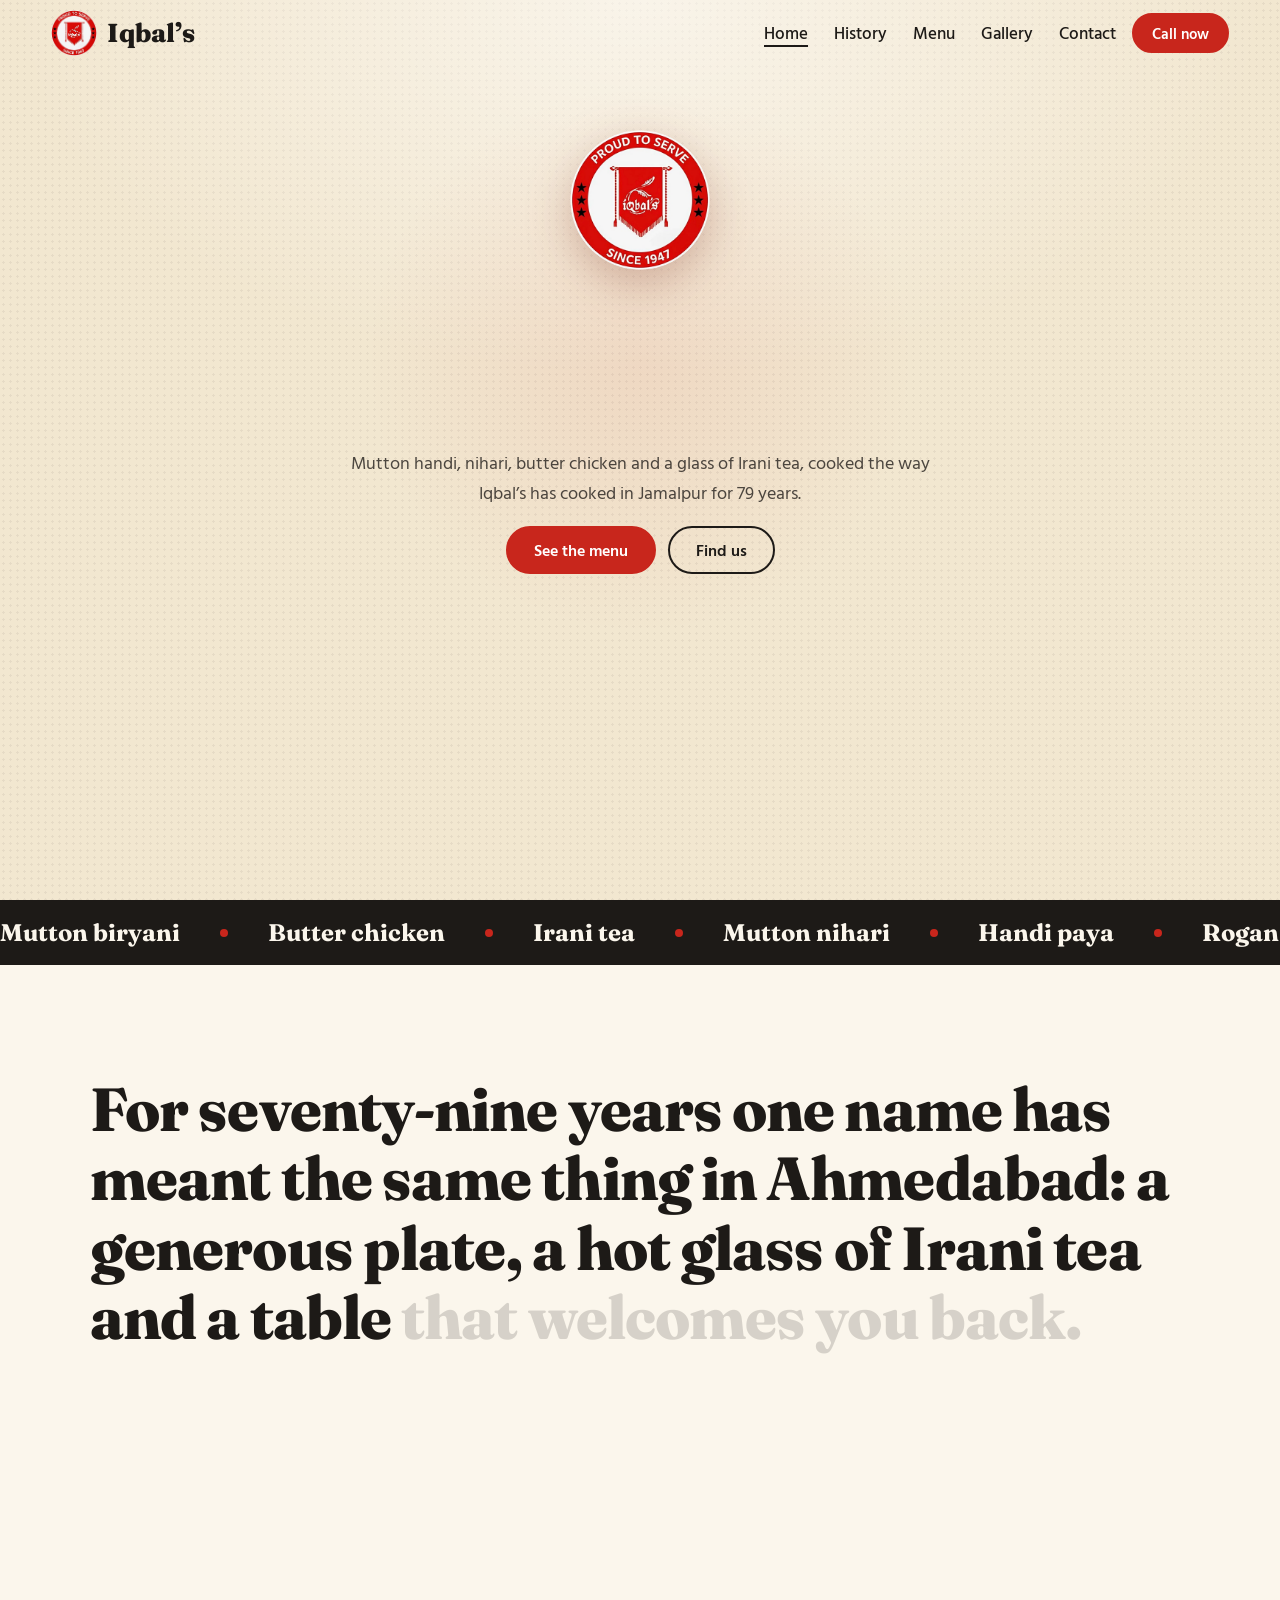
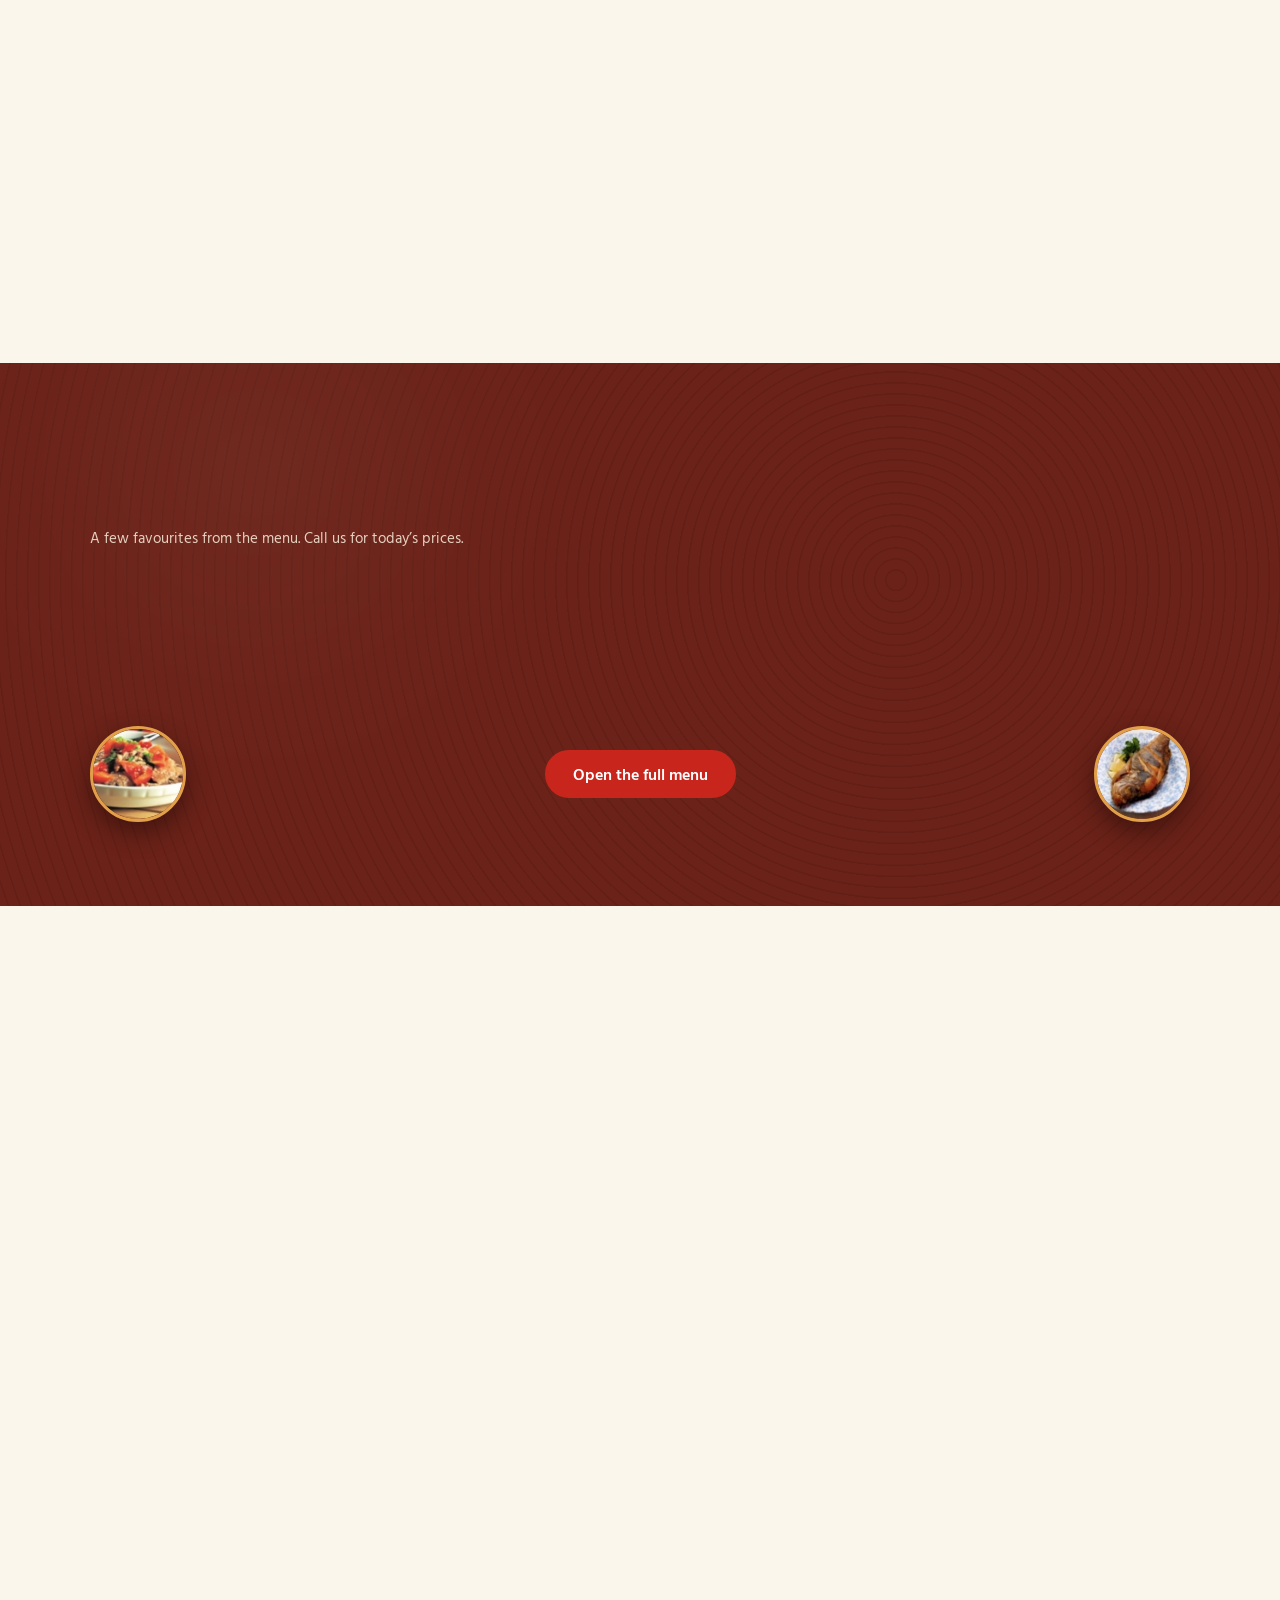
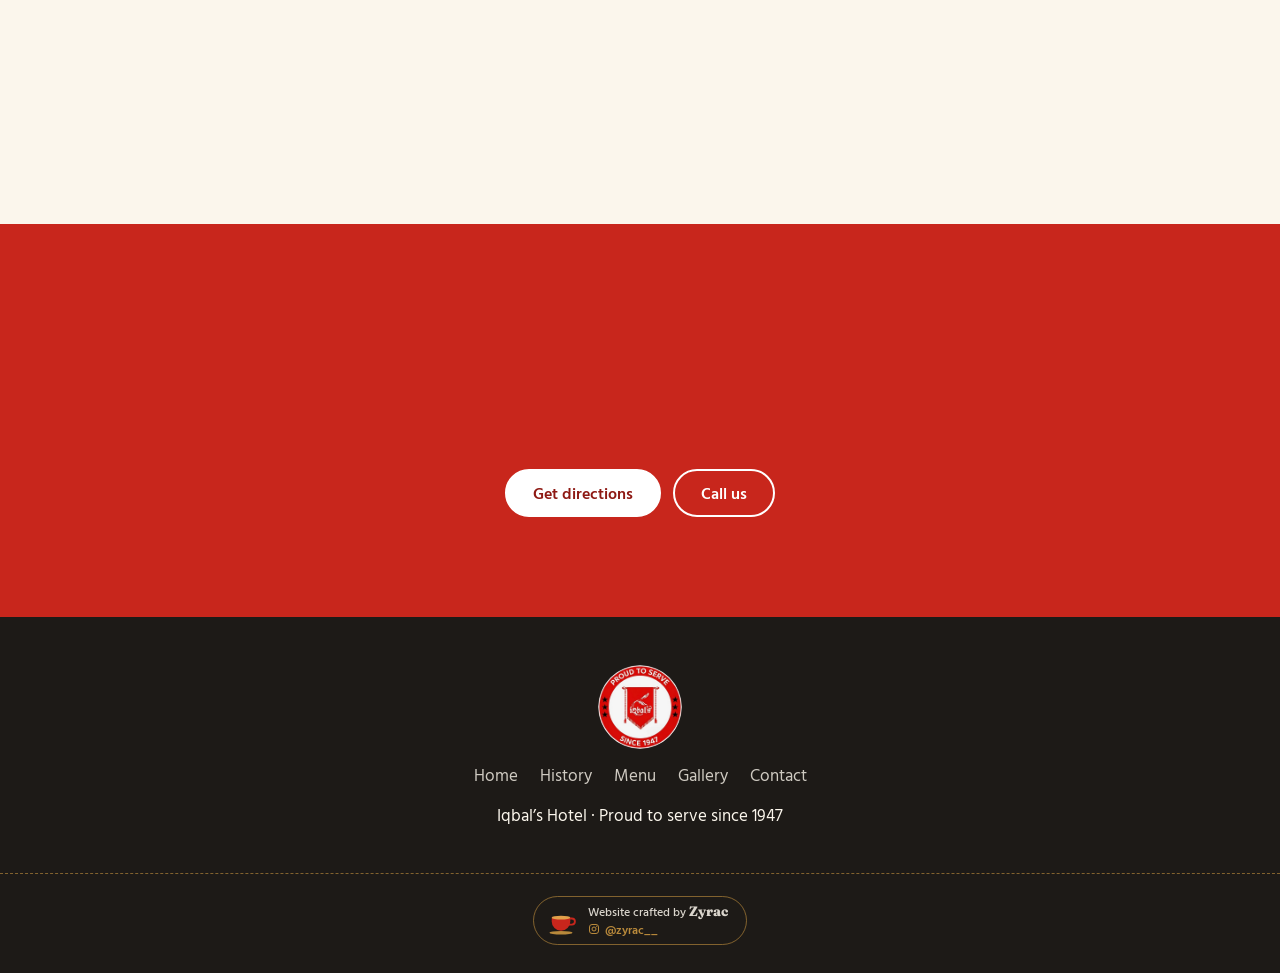
==== index.html @ b96b865b "first" ====
<!DOCTYPE html>
<html lang="en"><head><meta charset="utf-8">
<meta name="viewport" content="width=device-width, initial-scale=1, viewport-fit=cover">
<title>Iqbal’s Hotel · Since 1947 · Ahmedabad</title><meta name="description" content="Ahmedabad’s oldest Mughlai table since 1947. Mutton biryani, nihari, butter chicken, seafood and Irani tea.">
<meta property="og:title" content="Iqbal’s Hotel · Since 1947 · Ahmedabad"><meta property="og:description" content="Ahmedabad’s oldest Mughlai table since 1947. Mutton biryani, nihari, butter chicken, seafood and Irani tea.">
<script type="application/ld+json">{"@context":"https://schema.org","@type":"Restaurant","name":"Iqbal’s Hotel","foundingDate":"1947","servesCuisine":["Mughlai","Non-vegetarian"],"address":{"@type":"PostalAddress","streetAddress":"Jamalpur","addressLocality":"Ahmedabad","addressRegion":"Gujarat"}}</script>
<script>try{if(sessionStorage.getItem("iq"))document.documentElement.className="nl"}catch(e){}</script>
<link rel="preconnect" href="https://fonts.googleapis.com">
<link href="https://fonts.googleapis.com/css2?family=Fraunces:opsz,wght@9..144,400;9..144,600;9..144,800&family=Hind+Vadodara:wght@400;500;600&display=swap" rel="stylesheet">
<link rel="stylesheet" href="style.css">
</head><body>
<div id="loader" aria-hidden="true"><div class="cp cl"><i></i></div><div class="cp cr"><i></i></div><div class="lc"><div class="lw"><svg viewBox="0 0 100 100"><circle class="rt" cx="50" cy="50" r="48.5"/><circle class="rg" cx="50" cy="50" r="48.5"/></svg><img class="ll" src="assets/logo.png" alt=""></div><p class="lt">Since 1947</p></div></div><div class="bar" aria-hidden="true"></div>
<header id="nav"><a class="brand" href="index.html" aria-label="Iqbal’s Hotel home"><img src="assets/logo.png" alt=""><span>Iqbal’s</span></a>
<nav aria-label="Main"><a href="index.html" aria-current="page">Home</a><a href="history.html">History</a><a href="menu.html">Menu</a><a href="gallery.html">Gallery</a><a href="contact.html">Contact</a></nav><a class="btn sm" data-call href="tel:+918866823232">Call now</a>
<button class="burger" aria-label="Open menu" aria-expanded="false"><span></span><span></span></button></header>
<main><section class="hero hm"><div class="deco" aria-hidden="true"><svg class="sun" viewBox="-100 -100 200 200" aria-hidden="true"><g class="spin"><circle class="dr" pathLength="1" style="--e:0.3s" cx="0" cy="0" r="34"/><circle class="dr" pathLength="1" style="--e:0.4s" cx="0" cy="0" r="52"/><path class="dr" pathLength="1" style="--e:0.50s" d="M62 0 L92 0"/><path class="dr" pathLength="1" style="--e:0.53s" d="M59.89 16.05 L77.27 20.71"/><path class="dr" pathLength="1" style="--e:0.56s" d="M53.69 31 L79.67 46"/><path class="dr" pathLength="1" style="--e:0.59s" d="M43.84 43.84 L56.57 56.57"/><path class="dr" pathLength="1" style="--e:0.62s" d="M31 53.69 L46 79.67"/><path class="dr" pathLength="1" style="--e:0.65s" d="M16.05 59.89 L20.71 77.27"/><path class="dr" pathLength="1" style="--e:0.68s" d="M0 62 L0 92"/><path class="dr" pathLength="1" style="--e:0.71s" d="M-16.05 59.89 L-20.71 77.27"/><path class="dr" pathLength="1" style="--e:0.74s" d="M-31 53.69 L-46 79.67"/><path class="dr" pathLength="1" style="--e:0.77s" d="M-43.84 43.84 L-56.57 56.57"/><path class="dr" pathLength="1" style="--e:0.80s" d="M-53.69 31 L-79.67 46"/><path class="dr" pathLength="1" style="--e:0.83s" d="M-59.89 16.05 L-77.27 20.71"/><path class="dr" pathLength="1" style="--e:0.86s" d="M-62 0 L-92 0"/><path class="dr" pathLength="1" style="--e:0.89s" d="M-59.89 -16.05 L-77.27 -20.71"/><path class="dr" pathLength="1" style="--e:0.92s" d="M-53.69 -31 L-79.67 -46"/><path class="dr" pathLength="1" style="--e:0.95s" d="M-43.84 -43.84 L-56.57 -56.57"/><path class="dr" pathLength="1" style="--e:0.98s" d="M-31 -53.69 L-46 -79.67"/><path class="dr" pathLength="1" style="--e:1.01s" d="M-16.05 -59.89 L-20.71 -77.27"/><path class="dr" pathLength="1" style="--e:1.04s" d="M0 -62 L0 -92"/><path class="dr" pathLength="1" style="--e:1.07s" d="M16.05 -59.89 L20.71 -77.27"/><path class="dr" pathLength="1" style="--e:1.10s" d="M31 -53.69 L46 -79.67"/><path class="dr" pathLength="1" style="--e:1.13s" d="M43.84 -43.84 L56.57 -56.57"/><path class="dr" pathLength="1" style="--e:1.16s" d="M53.69 -31 L79.67 -46"/><path class="dr" pathLength="1" style="--e:1.19s" d="M59.89 -16.05 L77.27 -20.71"/></g></svg><svg class="kite k1" viewBox="0 0 70 150" aria-hidden="true"><path class="dr" pathLength="1" style="--e:1.20s" d="M35 4 L56 36 L35 78 L14 36 Z"/><path class="dr" pathLength="1" style="--e:1.40s" d="M35 4 V78 M14 36 H56"/><path class="dr" pathLength="1" style="--e:1.60s" d="M35 78 C41 98 27 112 35 132 C39 142 33 148 35 148"/></svg><svg class="kite k2" viewBox="0 0 70 150" aria-hidden="true"><path class="dr" pathLength="1" style="--e:1.60s" d="M35 4 L56 36 L35 78 L14 36 Z"/><path class="dr" pathLength="1" style="--e:1.80s" d="M35 4 V78 M14 36 H56"/><path class="dr" pathLength="1" style="--e:2.00s" d="M35 78 C41 98 27 112 35 132 C39 142 33 148 35 148"/></svg><svg class="kite k3" viewBox="0 0 70 150" aria-hidden="true"><path class="dr" pathLength="1" style="--e:2.00s" d="M35 4 L56 36 L35 78 L14 36 Z"/><path class="dr" pathLength="1" style="--e:2.20s" d="M35 4 V78 M14 36 H56"/><path class="dr" pathLength="1" style="--e:2.40s" d="M35 78 C41 98 27 112 35 132 C39 142 33 148 35 148"/></svg></div><div class="hero-in"><div class="bw"><img class="badge" src="assets/logo.png" alt="Iqbal’s, proud to serve since 1947"></div><h1 data-split>Ahmedabad’s table since 1947.</h1><p>Mutton handi, nihari, butter chicken and a glass of Irani tea, cooked the way Iqbal’s has cooked in Jamalpur for <span data-yrs>79</span> years.</p><div class="cta"><a class="btn" href="menu.html">See the menu</a><a class="btn ghost" href="contact.html">Find us</a></div></div><div class="skywrap" aria-hidden="true"><svg class="sky" viewBox="0 70 1600 240" preserveAspectRatio="xMidYMax meet"><path class="dr" pathLength="1" style="--e:0.20s" d="M-1200 300 H2800"/><g class="mon" data-n="Jama Masjid" data-cx="140"><rect class="hit" x="20" y="70" width="240" height="232"/><path class="dr" pathLength="1" style="--e:0.55s" d="M104 300 V190 H176 V300"/><path class="dr" pathLength="1" style="--e:0.60s" d="M120 300 V262 A40 40 0 0 1 140 227.36 A40 40 0 0 1 160 262 V300"/><path class="dr" pathLength="1" style="--e:0.65s" d="M127 300 V264 A26 26 0 0 1 140 241.48 A26 26 0 0 1 153 264 V300"/><path class="dr" pathLength="1" style="--e:0.70s" d="M100 190 H180"/><path class="dr" pathLength="1" style="--e:0.75s" d="M110 190 V182 H170 V190"/><path class="dr" pathLength="1" style="--e:0.80s" d="M118 182 A22 22 0 0 1 162 182"/><path class="dr" pathLength="1" style="--e:0.85s" d="M120.4 172 H159.6"/><path class="dr" pathLength="1" style="--e:0.90s" d="M127.4 164 H152.6"/><path class="dr" pathLength="1" style="--e:0.95s" d="M140 160 V148"/><path class="dr" pathLength="1" style="--e:1.00s" d="M136 148 H144"/><path class="dr" pathLength="1" style="--e:1.05s" d="M88 300 V150"/><path class="dr" pathLength="1" style="--e:1.05s" d="M 192 300 V 150"/><path class="dr" pathLength="1" style="--e:1.10s" d="M100 300 V150"/><path class="dr" pathLength="1" style="--e:1.10s" d="M 180 300 V 150"/><path class="dr" pathLength="1" style="--e:1.15s" d="M86 150 H102"/><path class="dr" pathLength="1" style="--e:1.15s" d="M 194 150 H 178"/><path class="dr" pathLength="1" style="--e:1.20s" d="M88 150 A6 6 0 0 1 100 150"/><path class="dr" pathLength="1" style="--e:1.20s" d="M 192 150 A 6 6 0 0 0 180 150"/><path class="dr" pathLength="1" style="--e:1.25s" d="M88 180 H100"/><path class="dr" pathLength="1" style="--e:1.25s" d="M 192 180 H 180"/><path class="dr" pathLength="1" style="--e:1.30s" d="M88 215 H100"/><path class="dr" pathLength="1" style="--e:1.30s" d="M 192 215 H 180"/><path class="dr" pathLength="1" style="--e:1.35s" d="M88 250 H100"/><path class="dr" pathLength="1" style="--e:1.35s" d="M 192 250 H 180"/><path class="dr" pathLength="1" style="--e:1.40s" d="M36 240 H86"/><path class="dr" pathLength="1" style="--e:1.40s" d="M 244 240 H 194"/><path class="dr" pathLength="1" style="--e:1.45s" d="M42 300 V240"/><path class="dr" pathLength="1" style="--e:1.45s" d="M 238 300 V 240"/><path class="dr" pathLength="1" style="--e:1.50s" d="M54 300 V240"/><path class="dr" pathLength="1" style="--e:1.50s" d="M 226 300 V 240"/><path class="dr" pathLength="1" style="--e:1.55s" d="M66 300 V240"/><path class="dr" pathLength="1" style="--e:1.55s" d="M 214 300 V 240"/><path class="dr" pathLength="1" style="--e:1.60s" d="M78 300 V240"/><path class="dr" pathLength="1" style="--e:1.60s" d="M 202 300 V 240"/><path class="dr" pathLength="1" style="--e:1.65s" d="M34 232 H88"/><path class="dr" pathLength="1" style="--e:1.65s" d="M 246 232 H 192"/><path class="dr" pathLength="1" style="--e:1.70s" d="M46 232 A16 16 0 0 1 78 232"/><path class="dr" pathLength="1" style="--e:1.70s" d="M 234 232 A 16 16 0 0 0 202 232"/><path class="dr" pathLength="1" style="--e:1.75s" d="M48.1 224 H75.9"/><path class="dr" pathLength="1" style="--e:1.75s" d="M 231.9 224 H 204.1"/><path class="dr" pathLength="1" style="--e:1.80s" d="M62 216 V208"/><path class="dr" pathLength="1" style="--e:1.80s" d="M 218 216 V 208"/></g><g class="mon" data-n="Teen Darwaza" data-cx="400"><rect class="hit" x="290" y="70" width="220" height="232"/><path class="dr" pathLength="1" style="--e:1.05s" d="M376 300 V262 A48 48 0 0 1 400 220.43 A48 48 0 0 1 424 262 V300"/><path class="dr" pathLength="1" style="--e:1.10s" d="M384 300 V264 A32 32 0 0 1 400 236.29 A32 32 0 0 1 416 264 V300"/><path class="dr" pathLength="1" style="--e:1.15s" d="M298 196 H502"/><path class="dr" pathLength="1" style="--e:1.20s" d="M298 204 H502"/><path class="dr" pathLength="1" style="--e:1.25s" d="M388 204 V184 A24 24 0 0 1 400 163.22 A24 24 0 0 1 412 184 V204"/><path class="dr" pathLength="1" style="--e:1.30s" d="M322 300 V270 A32 32 0 0 1 338 242.29 A32 32 0 0 1 354 270 V300"/><path class="dr" pathLength="1" style="--e:1.30s" d="M 478 300 V 270 A 32 32 0 0 0 462 242.29 A 32 32 0 0 0 446 270 V 300"/><path class="dr" pathLength="1" style="--e:1.35s" d="M328 300 V272 A20 20 0 0 1 338 254.68 A20 20 0 0 1 348 272 V300"/><path class="dr" pathLength="1" style="--e:1.35s" d="M 472 300 V 272 A 20 20 0 0 0 462 254.68 A 20 20 0 0 0 452 272 V 300"/><path class="dr" pathLength="1" style="--e:1.40s" d="M360 300 V196 M370 300 V196 M360 224 H370 M360 248 H370 M360 272 H370 M360 196 L365 182 L370 196"/><path class="dr" pathLength="1" style="--e:1.40s" d="M 440 300 V 196 M 430 300 V 196 M 440 224 H 430 M 440 248 H 430 M 440 272 H 430 M 440 196 L 435 182 L 430 196"/><path class="dr" pathLength="1" style="--e:1.45s" d="M304 300 V196 M314 300 V196 M304 224 H314 M304 248 H314 M304 272 H314 M304 196 L309 182 L314 196"/><path class="dr" pathLength="1" style="--e:1.45s" d="M 496 300 V 196 M 486 300 V 196 M 496 224 H 486 M 496 248 H 486 M 496 272 H 486 M 496 196 L 491 182 L 486 196"/></g><g class="mon" data-n="Sidi Saiyyed Jali" data-cx="650"><rect class="hit" x="540" y="70" width="220" height="232"/><path class="dr" pathLength="1" style="--e:1.55s" d="M548 300 V152 H752 V300"/><path class="dr" pathLength="1" style="--e:1.60s" d="M550 300 V267 A100 100 0 0 1 750 267 V300"/><path class="dr" pathLength="1" style="--e:1.65s" d="M562 300 V267 A88 88 0 0 1 738 267 V300"/><path class="dr" pathLength="1" style="--e:1.70s" d="M650 300 V278"/><path class="dr" pathLength="1" style="--e:1.75s" d="M650 278 C634 262 666 246 650 230 C640 218 656 206 650 192"/><path class="dr" pathLength="1" style="--e:1.80s" d="M650 278 C666 262 634 246 650 230"/><path class="dr" pathLength="1" style="--e:1.85s" d="M650 192 C642 186 642 176 650 178 C658 176 658 186 650 192"/><path class="dr" pathLength="1" style="--e:1.90s" d="M650 268 C628 268 612 256 610 238 C609 226 620 220 626 228 C630 234 624 240 619 237"/><path class="dr" pathLength="1" style="--e:1.90s" d="M 650 268 C 672 268 688 256 690 238 C 691 226 680 220 674 228 C 670 234 676 240 681 237"/><path class="dr" pathLength="1" style="--e:1.95s" d="M650 240 C632 238 624 224 628 210 C631 200 642 200 642 208"/><path class="dr" pathLength="1" style="--e:1.95s" d="M 650 240 C 668 238 676 224 672 210 C 669 200 658 200 658 208"/><path class="dr" pathLength="1" style="--e:2.00s" d="M584 300 L588 292 L580 284 L588 276 L580 268 L586 260"/><path class="dr" pathLength="1" style="--e:2.00s" d="M 716 300 L 712 292 L 720 284 L 712 276 L 720 268 L 714 260"/><path class="dr" pathLength="1" style="--e:2.05s" d="M586 260 C576 256 570 248 568 240"/><path class="dr" pathLength="1" style="--e:2.05s" d="M 714 260 C 724 256 730 248 732 240"/><path class="dr" pathLength="1" style="--e:2.10s" d="M586 260 C582 246 578 236 582 224"/><path class="dr" pathLength="1" style="--e:2.10s" d="M 714 260 C 718 246 722 236 718 224"/><path class="dr" pathLength="1" style="--e:2.15s" d="M586 260 C594 248 598 238 594 226"/><path class="dr" pathLength="1" style="--e:2.15s" d="M 714 260 C 706 248 702 238 706 226"/><path class="dr" pathLength="1" style="--e:2.20s" d="M586 260 C596 258 604 252 608 244"/><path class="dr" pathLength="1" style="--e:2.20s" d="M 714 260 C 704 258 696 252 692 244"/><path class="dr" pathLength="1" style="--e:2.25s" d="M0 0C5 -5 5 -12 0 -17C-5 -12 -5 -5 0 0Z" transform="translate(610 238) rotate(-40)"/><path class="dr" pathLength="1" style="--e:2.25s" d="M0 0C5 -5 5 -12 0 -17C-5 -12 -5 -5 0 0Z" transform="translate(690 238) scale(-1 1) rotate(-40)"/><path class="dr" pathLength="1" style="--e:2.30s" d="M0 0C5 -5 5 -12 0 -17C-5 -12 -5 -5 0 0Z" transform="translate(628 210) rotate(20)"/><path class="dr" pathLength="1" style="--e:2.30s" d="M0 0C5 -5 5 -12 0 -17C-5 -12 -5 -5 0 0Z" transform="translate(672 210) scale(-1 1) rotate(20)"/><path class="dr" pathLength="1" style="--e:2.35s" d="M0 0C5 -5 5 -12 0 -17C-5 -12 -5 -5 0 0Z" transform="translate(618 276) rotate(-70)"/><path class="dr" pathLength="1" style="--e:2.35s" d="M0 0C5 -5 5 -12 0 -17C-5 -12 -5 -5 0 0Z" transform="translate(682 276) scale(-1 1) rotate(-70)"/></g><g class="mon" data-n="Bhadra Fort" data-cx="890"><rect class="hit" x="780" y="70" width="220" height="232"/><path class="dr" pathLength="1" style="--e:2.05s" d="M846 300 V150 H934 V300"/><path class="dr" pathLength="1" style="--e:2.10s" d="M862 300 V236 A56 56 0 0 1 890 187.5 A56 56 0 0 1 918 236 V300"/><path class="dr" pathLength="1" style="--e:2.15s" d="M870 300 V238 A40 40 0 0 1 890 203.36 A40 40 0 0 1 910 238 V300"/><path class="dr" pathLength="1" style="--e:2.20s" d="M850 150 V140 H857 V150 M862 150 V140 H869 V150 M922 150 V140 H929 V150"/><path class="dr" pathLength="1" style="--e:2.25s" d="M870 182 V164 H910 V182"/><path class="dr" pathLength="1" style="--e:2.30s" d="M866 182 H914"/><path class="dr" pathLength="1" style="--e:2.35s" d="M876 164 A14 14 0 0 1 904 164"/><path class="dr" pathLength="1" style="--e:2.40s" d="M890 150 V142"/><path class="dr" pathLength="1" style="--e:2.45s" d="M872 182 L876 190"/><path class="dr" pathLength="1" style="--e:2.50s" d="M908 182 L904 190"/><path class="dr" pathLength="1" style="--e:2.55s" d="M806 300 V198 H846"/><path class="dr" pathLength="1" style="--e:2.55s" d="M 974 300 V 198 H 934"/><path class="dr" pathLength="1" style="--e:2.60s" d="M818 300 V198"/><path class="dr" pathLength="1" style="--e:2.60s" d="M 962 300 V 198"/><path class="dr" pathLength="1" style="--e:2.65s" d="M830 300 V198"/><path class="dr" pathLength="1" style="--e:2.65s" d="M 950 300 V 198"/><path class="dr" pathLength="1" style="--e:2.70s" d="M806 198 V189 H812 V198 M816 198 V189 H822 V198 M826 198 V189 H832 V198 M836 198 V189 H842 V198"/><path class="dr" pathLength="1" style="--e:2.70s" d="M 974 198 V 189 H 968 V 198 M 964 198 V 189 H 958 V 198 M 954 198 V 189 H 948 V 198 M 944 198 V 189 H 938 V 198"/><path class="dr" pathLength="1" style="--e:2.75s" d="M780 300 V256 H806"/><path class="dr" pathLength="1" style="--e:2.75s" d="M 1000 300 V 256 H 974"/><path class="dr" pathLength="1" style="--e:2.80s" d="M780 256 V248 H786 V256 M790 256 V248 H796 V256 M800 256 V248 H806 V256"/><path class="dr" pathLength="1" style="--e:2.80s" d="M 1000 256 V 248 H 994 V 256 M 990 256 V 248 H 984 V 256 M 980 256 V 248 H 974 V 256"/></g><g class="mon" data-n="Sidi Bashir Mosque" data-cx="1100"><rect class="hit" x="1030" y="70" width="140" height="232"/><path class="dr" pathLength="1" style="--e:2.55s" d="M1068 300 V196 H1132 V300"/><path class="dr" pathLength="1" style="--e:2.60s" d="M1072 300 V252 A56 56 0 0 1 1100 203.5 A56 56 0 0 1 1128 252 V300"/><path class="dr" pathLength="1" style="--e:2.65s" d="M1080 300 V254 A40 40 0 0 1 1100 219.36 A40 40 0 0 1 1120 254 V300"/><path class="dr" pathLength="1" style="--e:2.70s" d="M1062 196 H1138"/><path class="dr" pathLength="1" style="--e:2.75s" d="M1062 203 H1138"/><path class="dr" pathLength="1" style="--e:2.80s" d="M1048 300 L1052 110"/><path class="dr" pathLength="1" style="--e:2.80s" d="M 1152 300 L 1148 110"/><path class="dr" pathLength="1" style="--e:2.85s" d="M1068 300 L1064 110"/><path class="dr" pathLength="1" style="--e:2.85s" d="M 1132 300 L 1136 110"/><path class="dr" pathLength="1" style="--e:2.90s" d="M1042 240 H1074 M1045 245 H1071 M1047 245 V249 M1069 245 V249"/><path class="dr" pathLength="1" style="--e:2.90s" d="M 1158 240 H 1126 M 1155 245 H 1129 M 1153 245 V 249 M 1131 245 V 249"/><path class="dr" pathLength="1" style="--e:2.95s" d="M1042 190 H1074 M1045 195 H1071 M1047 195 V199 M1069 195 V199"/><path class="dr" pathLength="1" style="--e:2.95s" d="M 1158 190 H 1126 M 1155 195 H 1129 M 1153 195 V 199 M 1131 195 V 199"/><path class="dr" pathLength="1" style="--e:3.00s" d="M1042 145 H1074 M1045 150 H1071 M1047 150 V154 M1069 150 V154"/><path class="dr" pathLength="1" style="--e:3.00s" d="M 1158 145 H 1126 M 1155 150 H 1129 M 1153 150 V 154 M 1131 150 V 154"/><path class="dr" pathLength="1" style="--e:3.05s" d="M1049 280 H1067"/><path class="dr" pathLength="1" style="--e:3.05s" d="M 1151 280 H 1133"/><path class="dr" pathLength="1" style="--e:3.10s" d="M1049 264 H1067"/><path class="dr" pathLength="1" style="--e:3.10s" d="M 1151 264 H 1133"/><path class="dr" pathLength="1" style="--e:3.15s" d="M1050 224 H1066"/><path class="dr" pathLength="1" style="--e:3.15s" d="M 1150 224 H 1134"/><path class="dr" pathLength="1" style="--e:3.20s" d="M1050 208 H1066"/><path class="dr" pathLength="1" style="--e:3.20s" d="M 1150 208 H 1134"/><path class="dr" pathLength="1" style="--e:3.25s" d="M1051 172 H1065"/><path class="dr" pathLength="1" style="--e:3.25s" d="M 1149 172 H 1135"/><path class="dr" pathLength="1" style="--e:3.30s" d="M1051 160 H1065"/><path class="dr" pathLength="1" style="--e:3.30s" d="M 1149 160 H 1135"/><path class="dr" pathLength="1" style="--e:3.35s" d="M1052 125 H1064"/><path class="dr" pathLength="1" style="--e:3.35s" d="M 1148 125 H 1136"/><path class="dr" pathLength="1" style="--e:3.40s" d="M1052 110 H1064"/><path class="dr" pathLength="1" style="--e:3.40s" d="M 1148 110 H 1136"/><path class="dr" pathLength="1" style="--e:3.45s" d="M1054 110 V100 H1062 V110"/><path class="dr" pathLength="1" style="--e:3.45s" d="M 1146 110 V 100 H 1138 V 110"/><path class="dr" pathLength="1" style="--e:3.50s" d="M1054 100 A4 4 0 0 1 1062 100"/><path class="dr" pathLength="1" style="--e:3.50s" d="M 1146 100 A 4 4 0 0 0 1138 100"/><path class="dr" pathLength="1" style="--e:3.55s" d="M1058 96 V88"/><path class="dr" pathLength="1" style="--e:3.55s" d="M 1142 96 V 88"/></g><g class="mon" data-n="Hutheesing Jain Temple" data-cx="1300"><rect class="hit" x="1195" y="70" width="210" height="232"/><path class="dr" pathLength="1" style="--e:3.05s" d="M1236 300 V290 H1384 V300"/><path class="dr" pathLength="1" style="--e:3.10s" d="M1244 290 V282 H1376 V290"/><path class="dr" pathLength="1" style="--e:3.15s" d="M1276 208 C1276 170 1294 134 1310 96 C1326 134 1344 170 1344 208"/><path class="dr" pathLength="1" style="--e:3.20s" d="M1282 188 H1338"/><path class="dr" pathLength="1" style="--e:3.25s" d="M1288 166 H1332"/><path class="dr" pathLength="1" style="--e:3.30s" d="M1296 144 H1324"/><path class="dr" pathLength="1" style="--e:3.35s" d="M1302 122 H1318"/><path class="dr" pathLength="1" style="--e:3.40s" d="M1310 96 V84"/><path class="dr" pathLength="1" style="--e:3.45s" d="M1305 84 A5 5 0 1 1 1315 84"/><path class="dr" pathLength="1" style="--e:3.50s" d="M1298 208 C1298 190 1303 176 1310 160 C1317 176 1322 190 1322 208"/><path class="dr" pathLength="1" style="--e:3.55s" d="M1302 190 H1318"/><path class="dr" pathLength="1" style="--e:3.60s" d="M1305 174 H1315"/><path class="dr" pathLength="1" style="--e:3.65s" d="M1310 160 V152"/><path class="dr" pathLength="1" style="--e:3.70s" d="M1276 208 V244"/><path class="dr" pathLength="1" style="--e:3.75s" d="M1344 208 V244"/><path class="dr" pathLength="1" style="--e:3.80s" d="M1272 244 H1288"/><path class="dr" pathLength="1" style="--e:3.85s" d="M1332 244 H1348"/><path class="dr" pathLength="1" style="--e:3.90s" d="M1288 282 V226 H1332 V282"/><path class="dr" pathLength="1" style="--e:3.95s" d="M1290 226 V220 H1330 V226"/><path class="dr" pathLength="1" style="--e:4.00s" d="M1294 220 V214 H1326 V220"/><path class="dr" pathLength="1" style="--e:4.05s" d="M1298 214 V208 H1322 V214"/><path class="dr" pathLength="1" style="--e:4.10s" d="M1298 282 V232"/><path class="dr" pathLength="1" style="--e:4.15s" d="M1310 282 V232"/><path class="dr" pathLength="1" style="--e:4.20s" d="M1322 282 V232"/><path class="dr" pathLength="1" style="--e:4.25s" d="M1288 244 H1332"/><path class="dr" pathLength="1" style="--e:4.30s" d="M1210 300 V150"/><path class="dr" pathLength="1" style="--e:4.35s" d="M1224 300 V150"/><path class="dr" pathLength="1" style="--e:4.40s" d="M1205 270 H1229"/><path class="dr" pathLength="1" style="--e:4.45s" d="M1207 274 H1227"/><path class="dr" pathLength="1" style="--e:4.50s" d="M1205 236 H1229"/><path class="dr" pathLength="1" style="--e:4.55s" d="M1207 240 H1227"/><path class="dr" pathLength="1" style="--e:4.60s" d="M1205 206 H1229"/><path class="dr" pathLength="1" style="--e:4.65s" d="M1207 210 H1227"/><path class="dr" pathLength="1" style="--e:4.70s" d="M1205 180 H1229"/><path class="dr" pathLength="1" style="--e:4.75s" d="M1207 184 H1227"/><path class="dr" pathLength="1" style="--e:4.80s" d="M1205 162 H1229"/><path class="dr" pathLength="1" style="--e:4.85s" d="M1210 150 H1224"/><path class="dr" pathLength="1" style="--e:4.90s" d="M1212 150 V142 H1222 V150"/><path class="dr" pathLength="1" style="--e:4.95s" d="M1212 142 A5 5 0 0 1 1222 142"/><path class="dr" pathLength="1" style="--e:5.00s" d="M1217 137 V129"/><path class="dr" pathLength="1" style="--e:5.05s" d="M1248 282 V262 H1268 V282"/><path class="dr" pathLength="1" style="--e:5.05s" d="M 1372 282 V 262 H 1352 V 282"/><path class="dr" pathLength="1" style="--e:5.10s" d="M1248 262 A10 10 0 0 1 1268 262"/><path class="dr" pathLength="1" style="--e:5.10s" d="M 1372 262 A 10 10 0 0 0 1352 262"/><path class="dr" pathLength="1" style="--e:5.15s" d="M1258 252 V246"/><path class="dr" pathLength="1" style="--e:5.15s" d="M 1362 252 V 246"/><path class="dr" pathLength="1" style="--e:5.20s" d="M1268 282 V264 H1288 V282"/><path class="dr" pathLength="1" style="--e:5.20s" d="M 1352 282 V 264 H 1332 V 282"/><path class="dr" pathLength="1" style="--e:5.25s" d="M1268 264 A10 10 0 0 1 1288 264"/><path class="dr" pathLength="1" style="--e:5.25s" d="M 1352 264 A 10 10 0 0 0 1332 264"/><path class="dr" pathLength="1" style="--e:5.30s" d="M1278 254 V248"/><path class="dr" pathLength="1" style="--e:5.30s" d="M 1342 254 V 248"/></g><g class="mon" data-n="Adalaj Stepwell" data-cx="1502"><rect class="hit" x="1420" y="70" width="165" height="232"/><path class="dr" pathLength="1" style="--e:3.55s" d="M1424 190 H1576 M1424 196 H1576"/><path class="dr" pathLength="1" style="--e:3.60s" d="M1436 196 V300"/><path class="dr" pathLength="1" style="--e:3.65s" d="M1564 196 V300"/><path class="dr" pathLength="1" style="--e:3.70s" d="M1436 218 H1564 M1436 222 H1564"/><path class="dr" pathLength="1" style="--e:3.75s" d="M1436 240 H1564 M1436 244 H1564"/><path class="dr" pathLength="1" style="--e:3.80s" d="M1436 262 H1564 M1436 266 H1564"/><path class="dr" pathLength="1" style="--e:3.85s" d="M1436 284 H1564 M1436 288 H1564"/><path class="dr" pathLength="1" style="--e:3.90s" d="M1488 190 L1512 190 L1522 182 L1522 172 L1512 164 L1488 164 L1478 172 L1478 182 Z"/><path class="dr" pathLength="1" style="--e:3.95s" d="M1478 297 Q1489 292 1500 297 T1522 297"/><path class="dr" pathLength="1" style="--e:4.00s" d="M1452 196 V218 M1474 196 V218"/><path class="dr" pathLength="1" style="--e:4.00s" d="M 1548 196 V 218 M 1526 196 V 218"/><path class="dr" pathLength="1" style="--e:4.05s" d="M1452 222 V240 M1474 222 V240"/><path class="dr" pathLength="1" style="--e:4.05s" d="M 1548 222 V 240 M 1526 222 V 240"/><path class="dr" pathLength="1" style="--e:4.10s" d="M1452 244 V262 M1474 244 V262"/><path class="dr" pathLength="1" style="--e:4.10s" d="M 1548 244 V 262 M 1526 244 V 262"/><path class="dr" pathLength="1" style="--e:4.15s" d="M1452 266 V284 M1474 266 V284"/><path class="dr" pathLength="1" style="--e:4.15s" d="M 1548 266 V 284 M 1526 266 V 284"/><path class="dr" pathLength="1" style="--e:4.20s" d="M1452 288 V300 M1474 288 V300"/><path class="dr" pathLength="1" style="--e:4.20s" d="M 1548 288 V 300 M 1526 288 V 300"/><path class="dr" pathLength="1" style="--e:4.25s" d="M1430 190 V170 H1452 V190"/><path class="dr" pathLength="1" style="--e:4.25s" d="M 1570 190 V 170 H 1548 V 190"/><path class="dr" pathLength="1" style="--e:4.30s" d="M1426 170 H1456"/><path class="dr" pathLength="1" style="--e:4.30s" d="M 1574 170 H 1544"/><path class="dr" pathLength="1" style="--e:4.35s" d="M1434 170 V164 A8 8 0 0 1 1450 164 V170"/><path class="dr" pathLength="1" style="--e:4.35s" d="M 1566 170 V 164 A 8 8 0 0 0 1550 164 V 170"/></g></svg></div><p class="skycap" aria-hidden="true"></p></section>
<div class="mq" aria-hidden="true"><div class="mt"><span>Mutton biryani</span><span>Butter chicken</span><span>Irani tea</span><span>Mutton nihari</span><span>Handi paya</span><span>Rogan josh</span><span>Fish tikka masala</span><span>Dal gosht</span><span>Mutton biryani</span><span>Butter chicken</span><span>Irani tea</span><span>Mutton nihari</span><span>Handi paya</span><span>Rogan josh</span><span>Fish tikka masala</span><span>Dal gosht</span></div></div>
<section class="state wrap"><p class="lit">For <span data-yrw>seventy-nine</span> years one name has meant the same thing in Ahmedabad: a generous plate, a hot glass of Irani tea and a table that welcomes you back.</p></section>
<section class="legacy"><div class="wrap"><div class="count rv"><b data-to="79">0</b><span>years of serving Ahmedabad</span></div>
<div class="story rv"><h2 data-split>A hotel the way Ahmedabad says it: food first, guests always.</h2><p>Iqbal Hotel in Jamalpur is widely recognised as one of Old Ahmedabad’s oldest and most iconic Mughlai eateries. People come for the mutton and stay for the tea.</p><p><a class="more" href="history.html">Read our history</a></p></div></div></section>
<section class="menu tz"><div class="wrap"><h2 data-split>From the handi to the table</h2><p class="note">A few favourites from the menu. Call us for today’s prices.</p>
<div class="dishes">
<div class="dc rv" data-tilt><b>Mutton Nihari</b><small>મટન નીહારી</small></div>
<div class="dc rv" data-tilt><b>Mutton Handi (Full)</b><small>મટન હાન્ડી (ફુલ)</small></div>
<div class="dc rv" data-tilt><b>Mutton Rogan Josh</b><small>મટન રોગન જોશ</small></div>
<div class="dc rv" data-tilt><b>Fish Tikka Masala</b><small>ફીશ ટીકા મસાલા</small></div></div>
<div class="ph2"><img src="assets/mutton.jpg" alt="Mutton dish from Iqbal’s menu"><a class="btn" href="menu.html">Open the full menu</a><img src="assets/fish.jpg" alt="Fried fish from Iqbal’s menu"></div></div></section>
<section class="wrap pv"><div class="neon rv"><span class="nk">Open late night</span><b>Iqbal Fastfood And Sweets</b><span class="ns">Rolls · Burgers · Sandwiches · Pav Bhaji · Fries</span><a class="btn sm" href="menu.html" data-tab="fast">See the snacks</a></div></section>
<section class="wrap pv"><h2 data-split>Two doors, one name</h2><div class="panels">
<a class="pn rv" href="contact.html" data-tilt><h3>Iqbal Hotel</h3><p>The original table. Mughlai, mutton, seafood and Irani tea.</p><span class="more">See this outlet</span></a>
<a class="pn b rv" href="contact.html" data-tilt><h3>Fastfood And Sweets</h3><p>Quick bites and sweets for late nights.</p><span class="more">See this outlet</span></a></div></section>
<section class="band"><h2 data-split>Come hungry.</h2><div class="cta"><a class="btn" href="contact.html">Get directions</a><a class="btn ghost" data-call href="tel:+918866823232">Call us</a></div></section></main>
<footer><img src="assets/logo.png" alt=""><div class="fl"><a href="index.html">Home</a><a href="history.html">History</a><a href="menu.html">Menu</a><a href="gallery.html">Gallery</a><a href="contact.html">Contact</a></div><p>Iqbal’s Hotel · Proud to serve since 1947</p></footer>
<div class="zc"><a class="zk" href="https://www.instagram.com/zyrac__/" target="_blank" rel="noopener" aria-label="Website crafted by Zyrac. Instagram @zyrac__"><svg class="chai" viewBox="0 0 44 44" aria-hidden="true"><path class="st s1" d="M16 15c-3-3 3-5 0-9"/><path class="st s2" d="M22 15c-3-3 3-5 0-9"/><path class="st s3" d="M28 15c-3-3 3-5 0-9"/><path d="M34 20h2a4 4 0 0 1 0 8h-3" fill="none" stroke="#c8261c" stroke-width="2.4" stroke-linecap="round"/><path d="M10 19h24v5a12 12 0 0 1-24 0z" fill="#c8261c"/><ellipse class="tea" cx="22" cy="19" rx="12" ry="2.4" fill="#e2a04a"/><ellipse cx="22" cy="38.5" rx="15" ry="2.4" fill="#b8893b"/></svg><span class="zt2"><small>Website crafted by <b>Zyrac</b></small><em><svg viewBox="0 0 24 24" aria-hidden="true"><rect x="3" y="3" width="18" height="18" rx="5"/><circle cx="12" cy="12" r="4"/><circle cx="17.3" cy="6.7" r=".6"/></svg>@zyrac__</em></span></a></div>
<div class="dock"><a data-call href="tel:+918866823232">Call</a><a id="wa" href="https://wa.me/918866823232" target="_blank" rel="noopener">WhatsApp</a><a href="menu.html">Menu</a></div>
<script src="script.js"></script>
</body></html>
---- style.css ----
:root{--hbg:#f2e7d0;--hln:#c8261c;--red:#c8261c;--red2:#8e1913;--paper:#fbf6ec;--ink:#1d1a17;--gold:#b8893b;--card:#fffdf8;--line:rgba(29,26,23,.15);--maroon:#6b2218;--ease:cubic-bezier(.2,.7,.2,1);box-sizing:border-box;padding-top:env(safe-area-inset-top,0px);padding-bottom:env(safe-area-inset-bottom,0px);color-scheme:light}
@media(prefers-color-scheme:dark){:root:not([data-theme="light"]){--hbg:#1b1411;--hln:#ef6b5b;--paper:#171210;--ink:#f4ebdb;--card:#211a16;--line:rgba(244,235,219,.18);color-scheme:dark}}
:root[data-theme="dark"]{--hbg:#1b1411;--hln:#ef6b5b;--paper:#171210;--ink:#f4ebdb;--card:#211a16;--line:rgba(244,235,219,.18);color-scheme:dark}
html{scroll-behavior:smooth;scroll-padding-top:calc(72px + env(safe-area-inset-top,0px));-webkit-text-size-adjust:100%}
*,*::before,*::after{box-sizing:border-box}
body{margin:0;background:var(--paper);color:var(--ink);font:400 17px/1.65 "Hind Vadodara",system-ui,sans-serif;overflow-x:hidden}
h1,h2,h3{font-family:Fraunces,Georgia,serif;line-height:1.12;margin:0 0 .5em;font-weight:800;letter-spacing:-.01em}
h2{font-size:clamp(1.9rem,5vw,3rem)}
p{margin:0 0 1em;max-width:62ch}
a{color:inherit}
.wrap{width:min(1100px,100% - 40px);margin-inline:auto}
.sr{position:absolute;left:-9999px}
:focus-visible{outline:3px solid var(--gold);outline-offset:3px}
.btn{display:inline-flex;align-items:center;justify-content:center;min-height:48px;padding:0 26px;border-radius:999px;background:var(--red);color:#fff;font:600 16px "Hind Vadodara",sans-serif;text-decoration:none;border:2px solid var(--red);cursor:pointer;transition:transform .35s var(--ease),background .3s}
.btn:hover{transform:translateY(-2px);background:var(--red2)}
.btn.ghost{background:transparent;color:inherit;border-color:currentColor}
.btn.sm{min-height:40px;padding:0 18px;font-size:15px}
#loader{position:fixed;inset:0;z-index:99;background:var(--red);display:grid;place-content:center;justify-items:center;gap:12px;color:#fff;transition:transform .9s var(--ease) .2s}
#loader .lg{width:min(54vw,240px);border-radius:50%;box-shadow:0 20px 50px rgba(0,0,0,.35);transform-origin:top;animation:unfurl 1.1s var(--ease) both}
#loader p{font:800 24px Fraunces,serif;margin:0;opacity:0;animation:fade .6s .8s forwards}
#loader.out{transform:translateY(-101%)}
@keyframes unfurl{from{transform:scaleY(.05) rotate(-6deg);opacity:0}to{transform:none;opacity:1}}
@keyframes fade{to{opacity:1}}
#nav{position:fixed;top:0;left:0;right:0;z-index:50;display:flex;align-items:center;justify-content:space-between;gap:16px;padding:calc(10px + env(safe-area-inset-top,0px)) 20px 10px;transition:background .3s,box-shadow .3s}
#nav.on{background:color-mix(in srgb,var(--paper) 88%,transparent);backdrop-filter:blur(14px);box-shadow:0 1px 0 var(--line)}
.brand{display:flex;align-items:center;gap:10px;text-decoration:none;color:#fff}
#nav.on .brand{color:var(--ink)}
.brand img{width:46px;height:46px;border-radius:50%}
.brand span{font:800 26px Fraunces,serif}
#nav nav{display:flex;gap:26px;margin-left:auto}
#nav nav a{text-decoration:none;font-weight:500;color:#fff}
#nav.on nav a{color:var(--ink)}
.hero{position:relative;min-height:100svh;padding-bottom:130px!important;display:grid;align-items:center;background:var(--red);color:#fff;overflow:hidden;padding:110px 0 80px}
.hero::before{content:"";position:absolute;inset:0;background:radial-gradient(circle at 50% 120%,rgba(0,0,0,.35),transparent 60%),repeating-conic-gradient(from 45deg at 50% 50%,rgba(255,255,255,.05) 0 25%,transparent 0 50%) 0 0/46px 46px}
.arch{position:absolute;left:50%;bottom:-2px;width:min(860px,96vw);height:70%;transform:translateX(-50%);border:2px solid rgba(255,255,255,.28);border-bottom:0;border-radius:50% 50% 0 0/38% 38% 0 0}
.arch::after{content:"";position:absolute;inset:14px;border:1px solid rgba(255,255,255,.18);border-bottom:0;border-radius:inherit}
.steam{position:absolute;left:50%;top:-30px;width:120px;height:140px;transform:translateX(-50%)}
.steam i{position:absolute;bottom:0;width:14px;height:70px;border-radius:50%;background:rgba(255,255,255,.35);filter:blur(10px);animation:rise 4.5s infinite ease-in}
.steam i:nth-child(1){left:10px}.steam i:nth-child(2){left:38px;animation-delay:1.2s}.steam i:nth-child(3){left:66px;animation-delay:2.4s}.steam i:nth-child(4){left:94px;animation-delay:.6s}
@keyframes rise{0%{transform:translateY(40px) scaleX(1);opacity:0}30%{opacity:.8}100%{transform:translateY(-60px) scaleX(2.2);opacity:0}}
.hero-in{position:relative;width:min(760px,100% - 40px);margin:0 auto;text-align:center;display:grid;justify-items:center}
.badge{width:min(52vw,230px);border-radius:50%;margin-bottom:20px;filter:drop-shadow(0 14px 30px rgba(0,0,0,.35));animation:float 6s ease-in-out infinite}
@keyframes float{50%{transform:translateY(-8px) rotate(1.5deg)}}
.hero h1{font-size:clamp(2rem,6.4vw,3.8rem);color:#fff}
.hero p{font-size:1.15rem;color:rgba(255,255,255,.9)}
.hero .btn{background:#fff;color:var(--red2);border-color:#fff}
.hero .btn.ghost{background:transparent;color:#fff}
.cta{display:flex;gap:12px;flex-wrap:wrap;justify-content:center}
.legacy{padding:96px 0 40px}
.legacy .wrap{display:grid;grid-template-columns:minmax(0,.8fr) minmax(0,1.2fr);gap:48px;align-items:center}
.count b{display:block;font:800 clamp(6rem,22vw,11rem)/.9 Fraunces,serif;color:var(--red);letter-spacing:-.04em}
.count span{font-weight:600}
.story h2{max-width:16ch}
.signs{list-style:none;padding:0;margin:56px auto 0;display:grid;grid-template-columns:repeat(3,minmax(0,1fr));gap:18px}
.signs li{padding:26px 22px;border:1px solid var(--line);background:var(--card);border-radius:140px 140px 14px 14px;text-align:center;display:grid;justify-items:center;gap:4px}
.signs svg{width:34px;height:34px;fill:none;stroke:var(--red);stroke-width:1.6;stroke-linecap:round;stroke-linejoin:round;margin-top:18px}
.signs span{font-size:.92rem;opacity:.75}
.menu{margin-top:80px;padding:84px 0;background:var(--maroon);color:#fbeedd;position:relative}
.menu::before{content:"";position:absolute;inset:0;opacity:.5;background:radial-gradient(circle at 20% 20%,rgba(255,255,255,.07),transparent 30%),repeating-radial-gradient(circle at 70% 40%,transparent 0 9px,rgba(0,0,0,.14) 10px 11px)}
.menu .wrap{position:relative}
.note{opacity:.85;font-size:.95rem}
.tools{display:flex;flex-wrap:wrap;gap:12px;align-items:center;margin:20px 0 26px}
.tabs{display:flex;background:rgba(0,0,0,.25);border-radius:999px;padding:4px}
.tabs button{border:0;background:none;color:inherit;font:600 16px "Hind Vadodara",sans-serif;padding:9px 20px;border-radius:999px;cursor:pointer;min-height:44px;transition:background .3s}
.tabs button small{opacity:.7;margin-left:4px}
.tabs button[aria-selected=true]{background:#e2641f;color:#fff}
.srch{flex:1 1 220px}
.srch input{width:100%;min-height:46px;border-radius:999px;border:1px solid rgba(255,255,255,.3);background:rgba(0,0,0,.2);color:inherit;padding:0 18px;font:inherit}
.srch input::placeholder{color:rgba(251,238,221,.6)}
.chip{min-height:44px;border-radius:999px;border:1px solid rgba(255,255,255,.35);background:none;color:inherit;padding:0 16px;font:500 15px "Hind Vadodara",sans-serif;cursor:pointer}
.chip[aria-pressed=true]{background:#fbeedd;color:var(--red2)}
.list{list-style:none;margin:0;padding:0;display:grid;grid-template-columns:repeat(2,minmax(0,1fr));gap:0 48px}
.list li{display:flex;align-items:baseline;gap:10px;padding:11px 0;border-bottom:1px dotted rgba(255,255,255,.28);animation:in .45s var(--ease) both}
.list .n{flex:0 1 auto;font-weight:500}
.list .dot{flex:1;min-width:12px}
.list .p{font:700 1.05rem Fraunces,serif;color:#ffd08a}
.list .p::before{content:"₹";font-weight:400;opacity:.7;margin-right:2px}
@keyframes in{from{opacity:0;transform:translateX(-10px)}}
.outlets{padding:96px 0}
.seg{display:inline-flex;flex-wrap:wrap;border:1px solid var(--line);border-radius:999px;padding:4px;margin:10px 0 24px}
.seg button{border:0;background:none;color:inherit;font:600 16px "Hind Vadodara",sans-serif;padding:10px 22px;min-height:44px;border-radius:999px;cursor:pointer}
.seg button[aria-selected=true]{background:var(--red);color:#fff}
.card{background:var(--card);border:1px solid var(--line);border-radius:22px;padding:clamp(22px,4vw,44px);animation:in .5s var(--ease)}
.card h3{font-size:1.7rem}
.tag{display:inline-block;background:var(--red);color:#fff;border-radius:999px;padding:2px 14px;font-size:.88rem;font-weight:600;margin-bottom:12px}
.visit{padding:20px 0 100px}
.two{display:grid;grid-template-columns:1.2fr .8fr;gap:48px}
form{display:grid;gap:16px;max-width:460px}
label{display:grid;gap:6px;font-weight:600;font-size:.95rem}
input{font:inherit;color:inherit;background:var(--card);border:1px solid var(--line);border-radius:12px;padding:12px 14px;min-height:48px;width:100%}
.err{color:var(--red);min-height:1.2em;margin:0;font-weight:500}
.info{border-left:3px solid var(--gold);padding-left:24px;align-self:start}
footer{background:var(--ink);color:var(--paper);text-align:center;padding:48px 20px 44px;display:grid;justify-items:center;gap:12px}
footer img{width:84px;border-radius:50%}
footer p{margin:0}
.dock{display:none}
.rv{opacity:0;transform:translateY(22px);transition:opacity .8s var(--ease),transform .8s var(--ease)}
.rv.in{opacity:1;transform:none}
@media(max-width:820px){
#nav .btn{margin-left:auto}
.burger{display:grid}
#nav nav{display:flex;position:fixed;inset:0;flex-direction:column;justify-content:center;align-items:center;gap:6px;margin:0;background:var(--red);transform:translateY(-102%);transition:transform .7s var(--ease);z-index:-1}
body.open #nav nav{transform:none}
body.open #nav{background:none;backdrop-filter:none;box-shadow:none}
body.open{overflow:hidden}
#nav nav a{font:800 2.2rem Fraunces,serif;color:#fff!important}
body.open .brand{color:#fff}
.legacy .wrap,.two{grid-template-columns:minmax(0,1fr);gap:28px}
.signs{grid-template-columns:minmax(0,1fr)}
.list{grid-template-columns:minmax(0,1fr)}
.dock{display:grid;grid-template-columns:repeat(3,1fr);position:fixed;left:12px;right:12px;bottom:calc(12px + env(safe-area-inset-bottom,0px));z-index:60;background:var(--ink);border-radius:999px;padding:6px;box-shadow:0 10px 30px rgba(0,0,0,.35)}
.dock a{text-align:center;text-decoration:none;color:var(--paper);font-weight:600;padding:12px 0;border-radius:999px}
.dock a:nth-child(2){background:var(--red);color:#fff}
}
@media(prefers-reduced-motion:reduce){*,*::before,*::after{animation:none!important;transition:none!important}.rv{opacity:1;transform:none}html{scroll-behavior:auto}}

#nav:not(.on) .btn.sm{background:#fff;color:var(--red2);border-color:#fff}
.more{font-weight:600;color:var(--red);text-underline-offset:4px}
.ph{display:flex;justify-content:space-between;pointer-events:none;margin:-8px 0 14px}
.ph img{width:104px;height:104px;border-radius:50%;object-fit:cover;border:3px solid #e2a04a;box-shadow:0 10px 26px rgba(0,0,0,.4);animation:bob 7s ease-in-out infinite}
.ph img+img{animation-delay:-3s}
@keyframes bob{50%{transform:translateY(-6px) rotate(3deg)}}
.hh{min-height:78svh}
.hh h1{font-size:clamp(2.6rem,9vw,5rem)}
.hist{padding:90px 0 60px}
.tl{list-style:none;margin:0 auto;padding:0 0 0 0;max-width:820px;position:relative}
.tl::before{content:"";position:absolute;left:78px;top:0;bottom:0;width:2px;background:linear-gradient(var(--red),var(--gold))}
.tl li{display:grid;grid-template-columns:78px 1fr;gap:34px;padding:0 0 56px}
.tl li>b{font:800 1.1rem/1.2 Fraunces,serif;color:var(--red);text-align:right;position:relative;padding-top:6px}
.tl li>b::after{content:"";position:absolute;right:-8px;top:12px;width:14px;height:14px;border-radius:50%;background:var(--paper);border:3px solid var(--red)}
.tl h2{font-size:clamp(1.5rem,4vw,2.1rem)}
.edit{border:1px dashed var(--gold);border-radius:12px;padding:10px 14px;font-size:.95rem;color:var(--gold)}
.rnd{width:150px;height:150px;border-radius:50%;object-fit:cover;border:3px solid var(--gold);display:block}
.tl li:first-child>b{font-size:2.1rem}
body.hp .dock{display:none}
@media(max-width:820px){body.hp .dock{display:grid}.tl::before{left:48px}.tl li{grid-template-columns:48px 1fr;gap:28px}.tl li>b{font-size:.78rem;text-align:left;writing-mode:vertical-rl;transform:rotate(180deg);justify-self:center;padding:0}.tl li>b::after{display:none}.tl li:first-child>b{font-size:1.2rem}.ph img{width:80px;height:80px}.hero{padding-bottom:150px!important}}

.burger{display:none;width:44px;height:44px;border:0;background:none;place-content:center;gap:7px;cursor:pointer;color:#fff}
#nav.on .burger{color:var(--ink)}body.open .burger{color:#fff}
.burger span{display:block;width:24px;height:2px;background:currentColor;transition:transform .4s var(--ease)}
body.open .burger span:first-child{transform:translateY(4.5px) rotate(45deg)}body.open .burger span:last-child{transform:translateY(-4.5px) rotate(-45deg)}
#nav nav a[aria-current]{border-bottom:2px solid currentColor}
.bar{position:fixed;top:0;left:0;right:0;height:3px;background:var(--gold);transform:scaleX(0);transform-origin:left;z-index:120}
.bw{transform:translateY(calc(var(--p,0)*-30px)) scale(calc(1 - var(--p,0)*.3)) rotate(calc(var(--p,0)*24deg));will-change:transform}
.hero::after{content:"";position:absolute;inset:0;pointer-events:none;background:radial-gradient(460px circle at var(--mx,50%) var(--my,40%),rgba(255,255,255,.15),transparent 60%)}
.hh{min-height:64svh}
[data-split] .w{display:inline-block;overflow:hidden;vertical-align:top;padding-bottom:.14em;margin-bottom:-.14em}
[data-split] .w>i{display:inline-block;font-style:normal;transform:translateY(112%);transition:transform 1s var(--ease) calc(var(--d)*70ms)}
[data-split].in .w>i{transform:none}
.mq{overflow:hidden;background:var(--ink);color:var(--paper);padding:18px 0}
.mt{display:flex;width:max-content;animation:mq 42s linear infinite}
.mt span{font:700 1.5rem Fraunces,serif;white-space:nowrap;display:flex;align-items:center;gap:40px;padding-right:40px}
.mt span::after{content:"";width:8px;height:8px;border-radius:50%;background:var(--red)}
@keyframes mq{to{transform:translateX(-50%)}}
.state{padding:110px 0 30px}
.lit{font:800 clamp(1.9rem,5.4vw,3.8rem)/1.14 Fraunces,serif;max-width:22em;margin:0;letter-spacing:-.015em}
.lit span{opacity:.16;transition:opacity .5s}.lit .on{opacity:1}
.tz{margin-top:60px}
.dishes{display:grid;grid-template-columns:repeat(4,minmax(0,1fr));gap:16px;margin:26px 0}
.dc{display:grid;gap:4px;text-align:center;padding:42px 14px 24px;border:1px solid rgba(255,255,255,.22);background:rgba(0,0,0,.22);border-radius:120px 120px 16px 16px;transition:transform .25s var(--ease)}
.dc small{opacity:.75}.dc span{font:800 1.6rem Fraunces,serif;color:#ffd08a;margin-top:6px}.dc span::before{content:"₹";font-size:1rem;opacity:.7}
.ph2{display:flex;align-items:center;justify-content:space-between;gap:12px}
.ph2 img{width:96px;height:96px;border-radius:50%;object-fit:cover;border:3px solid #e2a04a;box-shadow:0 10px 26px rgba(0,0,0,.4)}
.pv{padding:90px 0 20px}
.panels{display:grid;grid-template-columns:1fr 1fr;gap:18px;margin-top:20px}
.panels.nm{margin:0}
.pn{display:grid;align-content:end;gap:8px;text-decoration:none;border-radius:28px;padding:34px;min-height:270px;background:var(--red);color:#fff;transition:transform .25s var(--ease)}
.pn.b{background:var(--ink);color:var(--paper)}.pn h3{font-size:2rem;margin:0}.pn p{margin:0}.pn .more{color:inherit}
.band{margin-top:90px;padding:100px 20px;background:var(--red);color:#fff;text-align:center;display:grid;justify-items:center}
.band h2{font-size:clamp(2.6rem,9vw,5.6rem)}.band .btn{background:#fff;color:var(--red2);border-color:#fff}.band .btn.ghost{background:transparent;color:#fff}
.card[data-tilt]{transition:transform .25s var(--ease)}
.card h2{font-size:clamp(1.6rem,4vw,2.4rem)}
.big{font:800 clamp(1.5rem,5vw,2.2rem) Fraunces,serif;display:block;margin-bottom:12px;text-decoration:none;color:var(--red)}
.fl{display:flex;flex-wrap:wrap;gap:6px 22px;justify-content:center}.fl a{text-decoration:none;opacity:.8}
body{transition:opacity .32s}body.leave{opacity:0}
@media(min-width:821px){.burger{display:none}#nav nav{position:static;flex-direction:row;background:none;transform:none;z-index:auto;gap:26px;inset:auto}#nav nav a{font:500 17px "Hind Vadodara",sans-serif;color:#fff!important}#nav.on nav a{color:var(--ink)!important}}
@media(max-width:820px){.dishes{grid-template-columns:repeat(2,minmax(0,1fr))}.panels{grid-template-columns:1fr}.pn{min-height:200px}.state{padding-top:70px}}
@media(max-width:820px){.burger{display:grid}}

#nav.on{background:none;box-shadow:none}
#nav::before{content:"";position:absolute;inset:0;z-index:-2;background:color-mix(in srgb,var(--paper) 88%,transparent);backdrop-filter:blur(14px);-webkit-backdrop-filter:blur(14px);border-bottom:1px solid var(--line);opacity:0;transition:opacity .3s}
#nav.on::before{opacity:1}body.open #nav::before{opacity:0}
#nav{padding-inline:max(20px,4vw)}
.dock{transition:transform .5s var(--ease);backdrop-filter:blur(12px)}.dock.hide{transform:translateY(150%)}
.zc{background:var(--ink);color:var(--paper);display:grid;justify-items:center;padding:0 20px 36px;border-top:1px dashed color-mix(in srgb,var(--gold) 65%,transparent)}
.zc .rod{width:min(300px,70vw);height:6px;border-radius:3px;background:linear-gradient(90deg,transparent,var(--gold) 14%,var(--gold) 86%,transparent);margin-top:26px}
.zr{display:flex;align-items:flex-start;gap:24px}
.sc{display:grid;gap:9px;padding-top:30px}
.sd{width:13px;height:13px;background:var(--gold);clip-path:polygon(50% 0,61% 35%,98% 35%,68% 57%,79% 91%,50% 70%,21% 91%,32% 57%,2% 35%,39% 35%)}
.pen{display:grid;justify-items:center;gap:2px;padding:24px 40px 50px;text-decoration:none;color:#fff;background:var(--red);clip-path:polygon(0 0,100% 0,100% 82%,50% 100%,0 82%);transform-origin:top center;animation:sway 6s ease-in-out infinite;transition:filter .3s}
.pen:hover,.pen:focus-visible{animation-play-state:paused;filter:brightness(1.12)}
.pen b{font:800 1.5rem/1.1 Fraunces,serif}
.pen small{font:500 .78rem "Hind Vadodara",sans-serif;opacity:.88;letter-spacing:.03em}
.pen svg{width:22px;height:22px;stroke:#fff;fill:none;stroke-width:1.8;margin-bottom:4px}
@keyframes sway{50%{transform:rotate(1.4deg)}}
@keyframes nu{from{opacity:0;transform:translateY(26px)}}
@media(max-width:820px){
#nav nav{position:fixed;inset:0;height:100vh;height:100dvh;visibility:hidden;transform:translateY(-100%);transition:transform .7s var(--ease),visibility 0s .7s;overflow:auto;padding:90px 20px 40px;z-index:-1}
body.open #nav nav{visibility:visible;transform:none;transition:transform .7s var(--ease),visibility 0s}
body.open #nav nav a{animation:nu .7s var(--ease) both}
#nav nav a:nth-child(2){animation-delay:.06s}#nav nav a:nth-child(3){animation-delay:.12s}#nav nav a:nth-child(4){animation-delay:.18s}#nav nav a:nth-child(5){animation-delay:.24s}
.zc{padding-bottom:118px}
.tl::before{left:7px}.tl li{grid-template-columns:minmax(0,1fr);gap:6px;padding:0 0 44px 34px;position:relative}
.tl li>b,.tl li:first-child>b{writing-mode:horizontal-tb;transform:none;justify-self:start;text-align:left;font-size:1.05rem;padding:0}
.tl li>b::after{display:block;left:-33px;right:auto;top:6px}
}
@media(max-width:600px){.panels{grid-template-columns:1fr}}
@media(min-width:601px) and (max-width:820px){.panels{grid-template-columns:1fr 1fr}.pn{min-height:230px}}
@media(min-width:1400px){.wrap{width:min(1240px,100% - 80px)}body{font-size:18px}}
@media(max-height:520px){.hero{min-height:auto;padding:100px 0 150px}}
@media(max-width:360px){.pen{padding-inline:30px}.brand span{font-size:22px}#nav .btn.sm{padding:0 12px}}
body.open #nav .brand,body.open #nav .burger{color:#fff!important}body.open #nav .btn.sm{background:#fff;color:var(--red2);border-color:#fff}
h1,h2,h3{text-wrap:balance}p{text-wrap:pretty}
.zc{padding-bottom:26px}
.zc .rod{width:min(190px,60vw);height:4px;margin-top:18px}
.zr{gap:14px}.sc{gap:6px;padding-top:16px}.sd{width:9px;height:9px}
.pen{padding:14px 26px 30px;gap:0}
.pen b{font-size:1.05rem}.pen small{font-size:.64rem}
.pen svg{width:15px;height:15px;margin-bottom:2px}
@media(max-width:820px){.zc{padding-bottom:104px}}

.zc{padding:22px 20px 28px}
.zk{display:inline-flex;align-items:center;gap:10px;padding:6px 18px 6px 10px;border:1px solid color-mix(in srgb,var(--gold) 65%,transparent);border-radius:999px;text-decoration:none;color:var(--paper);transition:border-color .3s,background .3s}
.zk:hover,.zk:focus-visible{border-color:var(--gold);background:color-mix(in srgb,var(--gold) 14%,transparent)}
.chai{width:34px;height:34px;flex:none;overflow:visible}
.zk:hover .chai{animation:cup .7s var(--ease)}
.chai .st{fill:none;stroke:var(--gold);stroke-width:1.7;stroke-linecap:round;stroke-dasharray:16;opacity:0;transform-box:fill-box;animation:steam 3s ease-in-out infinite}
.chai .s2{animation-delay:.9s}.chai .s3{animation-delay:1.8s}
.chai .tea{transform-box:fill-box;transform-origin:center;animation:rip 2.4s ease-in-out infinite}
@keyframes steam{0%{stroke-dashoffset:16;opacity:0;transform:translateY(5px)}35%{opacity:.95}100%{stroke-dashoffset:-16;opacity:0;transform:translateY(-6px)}}
@keyframes rip{50%{transform:scaleX(.9)}}
@keyframes cup{35%{transform:rotate(-8deg)}70%{transform:rotate(5deg)}}
.zt2{display:grid;gap:1px;line-height:1.2}
.zt2 small{font:500 .72rem "Hind Vadodara",sans-serif;opacity:.85}.zt2 small b{font:800 .85rem Fraunces,serif;color:var(--paper);opacity:1}
.zt2 em{display:flex;align-items:center;gap:5px;font:600 .72rem "Hind Vadodara",sans-serif;font-style:normal;color:var(--gold)}
.zt2 em svg{width:12px;height:12px;stroke:currentColor;fill:none;stroke-width:2}
@media(max-width:820px){.zc{padding-bottom:104px}}

.mist{position:absolute;inset:0;overflow:hidden;pointer-events:none}
.mist i{position:absolute;bottom:-14%;left:var(--l);width:var(--s);height:var(--s);border-radius:50%;animation:up var(--t) linear var(--d) infinite}
.mist .wp{background:rgba(255,255,255,.17);filter:blur(24px)}
.mist .sp{background:#ffd08a;box-shadow:0 0 10px 2px rgba(255,208,138,.7)}
@keyframes up{0%{transform:translate(0,0) scale(.8);opacity:0}15%{opacity:1}100%{transform:translate(34px,-125vh) scale(1.5);opacity:0}}
.hero::before{animation:drift 16s linear infinite}
@keyframes drift{to{background-position:0 0,46px 46px}}
.hero-in{z-index:1}
.gal{display:grid;grid-template-columns:repeat(3,minmax(0,1fr));gap:20px}
.gt{margin:0;cursor:pointer;outline-offset:6px}
.ga{aspect-ratio:3/4;border-radius:999px 999px 18px 18px;display:grid;place-items:center;overflow:hidden;border:1px solid var(--line);transition:transform .45s var(--ease)}
.gt:hover .ga,.gt:focus-visible .ga{transform:translateY(-6px)}
.ga svg{width:78%;height:auto}.ga img{width:72%;aspect-ratio:1;border-radius:50%;object-fit:cover;border:4px solid #e2a04a;box-shadow:0 12px 30px rgba(0,0,0,.4)}
.c1,.c5{background:var(--maroon)}.c2,.c4{background:#1d1a17}.c3{background:#8e1913}.c6{background:#f1e6d2}
.gt figcaption{text-align:center;margin-top:10px;font:600 .95rem "Hind Vadodara",sans-serif}
.ga .fl{transform-box:fill-box;transform-origin:bottom;animation:fl 1.1s ease-in-out infinite alternate}.ga .fl{animation-delay:-.4s}
@keyframes fl{to{transform:scaleY(.8) scaleX(1.06)}}
.ga .gl{animation:gl 2.6s ease-in-out infinite}@keyframes gl{50%{opacity:.65}}
.ga .st{fill:none;stroke:var(--gold);stroke-width:2;stroke-linecap:round;stroke-dasharray:18;opacity:0;transform-box:fill-box;animation:steam 3s ease-in-out infinite}
.ga .s2{animation-delay:.9s}.ga .s3{animation-delay:1.8s}
.lb{position:fixed;inset:0;z-index:200;background:rgba(10,7,6,.88);display:grid;place-items:center;padding:20px;animation:fade .3s forwards;opacity:0;cursor:zoom-out}
.lb .ga{width:min(78vw,360px);border-color:transparent}
@media(max-width:820px){.gal{grid-template-columns:repeat(2,minmax(0,1fr));gap:14px}.gt:nth-child(even){margin-top:26px}}
@media(prefers-reduced-motion:reduce){.mist{display:none}}


.sa{display:flex;align-items:center;justify-content:space-between;gap:12px;flex-wrap:wrap}
.menu.mp{margin-top:0;padding-top:56px}
.nrow{display:flex;align-items:center;justify-content:space-between;gap:16px}
.nrow p{margin:0}
.nrow img{width:84px;height:84px;border-radius:50%;object-fit:cover;border:3px solid #e2a04a;box-shadow:0 10px 26px rgba(0,0,0,.4);flex:none}
.bud{display:grid;gap:8px;margin:0 0 22px;max-width:420px}
.bud input{padding:0;min-height:30px;background:none;border:0;accent-color:#e2641f}
.list li{align-items:center}
.list li.sel{background:rgba(255,255,255,.07)}
.qt{flex:none;display:flex;align-items:center;justify-content:flex-end;gap:8px;min-width:104px}
.qt b{min-width:20px;text-align:center}
.qt button{width:40px;height:40px;border-radius:50%;border:1.5px solid rgba(255,255,255,.5);background:none;color:inherit;font:700 20px/1 "Hind Vadodara",sans-serif;cursor:pointer;transition:background .25s,transform .25s var(--ease)}
.qt button:hover{background:#e2641f;border-color:#e2641f}.qt button:active{transform:scale(.9)}
.tb{position:fixed;left:50%;bottom:22px;transform:translateX(-50%);z-index:70;width:min(440px,92vw);background:#fff8e8;color:#1d1a17;border-radius:999px;display:flex;align-items:center;justify-content:space-between;gap:12px;padding:8px 8px 8px 22px;box-shadow:0 16px 40px rgba(0,0,0,.35);animation:tbin .5s var(--ease)}
.tb[hidden]{display:none}
@keyframes tbin{from{transform:translate(-50%,40px);opacity:0}}
body.tbon .dock{transform:translateY(160%)}
.sbk{position:fixed;inset:0;z-index:210;background:rgba(10,7,6,.7);display:grid;align-items:end;justify-items:center}
.sbk[hidden]{display:none}
.sh2{width:min(520px,100%);max-height:88vh;overflow:auto;background:#fff8e8;color:#1d1a17;border-top:6px double var(--red);border-radius:22px 22px 0 0;padding:20px 22px calc(22px + env(safe-area-inset-bottom,0px));animation:up2 .45s var(--ease)}
@keyframes up2{from{transform:translateY(40px);opacity:0}}
.shh{display:flex;align-items:center;justify-content:space-between;border-bottom:1px dashed rgba(29,26,23,.35);padding-bottom:10px;margin-bottom:8px}
.shh h3{margin:0;color:var(--red);font-size:1.5rem}
.shh button{width:44px;height:44px;border:0;background:none;cursor:pointer;color:#1d1a17}
.shh svg{width:22px;height:22px;stroke:currentColor;stroke-width:2;fill:none;stroke-linecap:round}
#sl{list-style:none;margin:0;padding:0}
#sl li{display:flex;justify-content:space-between;gap:12px;padding:10px 0;border-bottom:1px dotted rgba(29,26,23,.3)}
#sl li span:first-child{font-weight:600}#sl em{font-style:normal;opacity:.65;margin-left:6px}
.tot{display:flex;justify-content:space-between;align-items:baseline;padding:14px 0 4px}
.tot b{font:800 1.9rem Fraunces,serif;color:var(--red)}
.note2{font-size:.85rem;opacity:.7;margin:0 0 16px;max-width:none}
@media(min-width:821px){.sbk{align-items:center}.sh2{border-radius:18px}.tb{bottom:28px}}
@media(max-width:820px){.tb{bottom:calc(14px + env(safe-area-inset-bottom,0px))}}
@media(max-width:380px){.qt{min-width:92px}.qt button{width:38px;height:38px}}
.list .n{flex:1 1 auto}
.bud label{display:block}

.neon{display:grid;justify-items:center;gap:8px;text-align:center;padding:30px 20px;border-radius:24px;background:#140d0b;border:2px solid #ff6a5a;box-shadow:0 0 22px rgba(255,70,50,.45),inset 0 0 22px rgba(255,70,50,.22);color:#ffe3de;margin:0 0 28px}
.neon b{font:800 clamp(1.6rem,6vw,2.8rem)/1.1 Fraunces,serif;color:#fff;text-shadow:0 0 6px #ff6a5a,0 0 20px #ff2d1a,0 0 42px #c8261c;animation:flick 5s infinite}
.nk{font:600 .78rem "Hind Vadodara",sans-serif;letter-spacing:.3em;text-transform:uppercase;color:#ffb8ae;text-shadow:0 0 8px #ff4d3d}
.ns{opacity:.92}.neon .btn{margin-top:8px;background:#ff4d3d;border-color:#ff4d3d}
@keyframes flick{0%,18%,22%,62%,64%,100%{opacity:1}20%,63%{opacity:.55}}
.tabs{flex-wrap:wrap;border-radius:24px}
.tabs button em{font:600 .62rem "Hind Vadodara",sans-serif;font-style:normal;background:#fff;color:#c8261c;border-radius:999px;padding:1px 8px;margin-left:6px;animation:pulse 1.8s ease-in-out infinite;display:inline-block}
@keyframes pulse{50%{transform:scale(1.14)}}
.vf{display:flex;flex-wrap:wrap;gap:8px;margin:0 0 28px}
.vf button{display:inline-flex;align-items:center;gap:8px;min-height:42px;padding:0 16px;border-radius:999px;border:1.5px solid rgba(255,255,255,.4);background:none;color:inherit;font:600 15px "Hind Vadodara",sans-serif;cursor:pointer}
.vf button[aria-pressed=true]{background:#fbeedd;color:var(--red2);border-color:#fbeedd}
.vg{display:inline-block;width:15px;height:15px;border:1.6px solid;position:relative;margin-right:9px;vertical-align:-2px;flex:none}
.vf .vg{margin:0}.vg::after{content:"";position:absolute;inset:3px;border-radius:50%;background:currentColor}
.vg.v{color:#3fb765}.vg.n{color:#ff6a5a}
.ms{margin-bottom:46px}
.sech{display:flex;align-items:center;gap:14px;margin-bottom:6px}
.rib{flex:1;display:flex;justify-content:space-between;align-items:baseline;gap:12px;margin:0;padding:11px 16px;background:#d9531e;color:#fff;font:800 1.1rem "Hind Vadodara",sans-serif;text-transform:uppercase;letter-spacing:.05em;border-radius:4px}
.rib small{font-weight:500;text-transform:none;letter-spacing:0;opacity:.92}.rib .gu{text-transform:none;letter-spacing:0}
.sech img{width:66px;height:66px;border-radius:50%;object-fit:cover;border:3px solid #e2a04a;box-shadow:0 8px 22px rgba(0,0,0,.4);flex:none}
.ml{list-style:none;margin:0;padding:0;display:grid;grid-template-columns:repeat(2,minmax(0,1fr));gap:0 48px}
.ml li{display:grid;grid-template-columns:34px minmax(0,1fr) minmax(0,.8fr);gap:10px;align-items:baseline;padding:12px 0;border-bottom:1px dotted rgba(255,255,255,.28);animation:in .5s var(--ease) both;transition:background .3s}
.ml li:hover{background:rgba(255,255,255,.06)}
.ml .no{font:italic 600 .85rem Fraunces,serif;color:#ffd08a;font-style:normal;opacity:.85}
.ml .en{font-weight:500;display:flex;align-items:baseline}
.ml .gu{text-align:right;opacity:.82;font-size:.95rem}
@media(max-width:820px){.ml{grid-template-columns:minmax(0,1fr)}.ml li{grid-template-columns:30px minmax(0,1fr)}.ml li .gu{grid-column:2;text-align:left;font-size:.88rem;margin-top:-6px}.rib{font-size:.95rem;flex-wrap:wrap}.sech img{width:52px;height:52px}}


html.nl #loader{display:none}
body:not(.ready){overflow:hidden}
#loader{position:fixed;inset:0;z-index:99;display:block;background:none;transition:none;overflow:hidden}
#loader.out{transform:none;pointer-events:none;animation:ldf .5s 1.75s forwards}
@keyframes ldf{to{opacity:0}}
.cp{position:absolute;top:0;bottom:0;width:calc(50% + 1px);overflow:hidden;box-shadow:0 0 0 rgba(0,0,0,0);transition:transform 1.5s cubic-bezier(.75,0,.2,1) .35s,box-shadow .6s .35s;will-change:transform}
.cl{left:0;transform-origin:left center}.cr{right:0;transform-origin:right center}
.cp i{position:absolute;top:0;bottom:0;width:calc(200% - 2px);background-color:#8f150f;background-image:linear-gradient(180deg,rgba(0,0,0,.5),transparent 24%,transparent 68%,rgba(0,0,0,.5)),repeating-linear-gradient(90deg,rgba(0,0,0,.34) 0,rgba(0,0,0,0) 22px,rgba(255,160,130,.1) 37px,rgba(0,0,0,0) 52px,rgba(0,0,0,.3) 73px),repeating-linear-gradient(90deg,#7f130d 0,#b52a1d 19px,#d04a36 27px,#a5231a 41px,#76100b 61px)}
.cl i{left:0}.cr i{right:0}
.cp i::before{content:"";position:absolute;left:0;right:0;top:0;height:50px;background:linear-gradient(#f0cb72,#b8893b 62%,#8a6320) 0 0/100% 32px no-repeat,radial-gradient(circle at 50% 0,#a87a2c 14px,rgba(168,122,44,0) 15.6px) 0 31px/34px 17px repeat-x;filter:drop-shadow(0 6px 8px rgba(0,0,0,.5))}
.cp i::after{content:"";position:absolute;left:0;right:0;bottom:0;height:38px;background:linear-gradient(#e6b858,#b8893b) 0 0/100% 7px no-repeat,repeating-linear-gradient(90deg,#d9a84e 0 3px,transparent 3px 7px) 0 7px/100% 31px no-repeat}
.cp::after{content:"";position:absolute;inset:0;pointer-events:none;background:linear-gradient(100deg,transparent 38%,rgba(255,225,190,.13) 50%,transparent 62%) 0 0/260% 100%;animation:sheen 3.4s ease-in-out infinite}
@keyframes sheen{from{background-position:130% 0}to{background-position:-30% 0}}
#loader.out .cl{transform:scaleX(.15);box-shadow:12px 0 40px rgba(0,0,0,.55)}
#loader.out .cr{transform:scaleX(.15);box-shadow:-12px 0 40px rgba(0,0,0,.55)}
.lc{position:absolute;inset:0;z-index:2;display:grid;place-content:center;justify-items:center;gap:22px}
.lc::before{content:"";position:absolute;left:50%;top:50%;width:min(120vw,520px);aspect-ratio:1;transform:translate(-50%,-56%);border-radius:50%;background:radial-gradient(circle,rgba(255,190,100,.4),transparent 62%);animation:bloom 2.4s ease-out both}
@keyframes bloom{from{opacity:0;transform:translate(-50%,-56%) scale(.5)}}
#loader.out .lc{opacity:0;transform:scale(1.1);transition:opacity .5s .3s,transform .9s .3s var(--ease)}
.lw{position:relative;width:min(46vw,176px);aspect-ratio:1}
.lw svg{position:absolute;inset:0;width:100%;height:100%;transform:rotate(-90deg);overflow:visible}
.rt{fill:none;stroke:rgba(236,196,106,.3);stroke-width:1.2}
.rg{fill:none;stroke:#ecc46a;stroke-width:2;stroke-linecap:round;stroke-dasharray:305;stroke-dashoffset:305;animation:draw 2.1s .25s cubic-bezier(.6,0,.2,1) forwards}
@keyframes draw{to{stroke-dashoffset:0}}
.ll{position:absolute;inset:8%;width:84%;height:84%;border-radius:50%;box-shadow:0 12px 40px rgba(0,0,0,.55);animation:pop 1s var(--ease) both}
@keyframes pop{from{transform:scale(.55);opacity:0}}
.lt{position:relative;margin:0;padding-left:.4em;color:#f6e1ad;font:800 .95rem Fraunces,serif;text-transform:uppercase;opacity:0;animation:track 1.7s .8s var(--ease) both}
@keyframes track{from{letter-spacing:.04em;opacity:0}to{letter-spacing:.4em;opacity:1}}
@media(prefers-reduced-motion:reduce){.rg{stroke-dashoffset:0}.lt{opacity:1}.cp::after{display:none}}

/* ===== beige hero with line-art monuments ===== */
.hero{--sk:170px;background:var(--hbg);color:var(--ink);padding-bottom:calc(var(--sk) + 64px)!important}
.hm{--sk:216px}
.hero::before{background:radial-gradient(70% 60% at 50% 0,rgba(255,255,255,.55),transparent 70%),radial-gradient(rgba(29,26,23,.06) 1px,transparent 1.3px) 0 0/7px 7px;animation:none}
.hero::after{background:radial-gradient(460px circle at var(--mx,50%) var(--my,40%),rgba(200,38,28,.08),transparent 60%)}
.hero h1{color:var(--ink)}
.hero p{color:color-mix(in srgb,var(--ink) 78%,transparent)}
.hero .btn{background:var(--red);color:#fff;border-color:var(--red)}
.hero .btn.ghost{background:transparent;color:var(--ink);border-color:var(--ink)}
.badge{filter:drop-shadow(0 14px 22px rgba(120,40,20,.28))}
.hero .arch,.hero .steam{display:none}
.hero-in .badge{width:min(40vw,176px)}
#nav .brand,#nav nav a{color:var(--ink)!important}
#nav .burger{color:var(--ink)}
#nav:not(.on) .btn.sm{background:var(--red);color:#fff;border-color:var(--red)}
.deco{position:absolute;inset:0;overflow:hidden;pointer-events:none}
.sun{position:absolute;left:-56px;top:84px;width:250px;opacity:.9}
.spin{animation:spin 120s linear infinite;transform-origin:0 0}
@keyframes spin{to{transform:rotate(360deg)}}
.kite{position:absolute;width:52px;animation:kite 7s ease-in-out infinite;transform-origin:50% 20%}
.k1{right:9%;top:150px}.k2{right:23%;top:92px;width:40px;animation-delay:-2.4s}.k3{left:21%;top:120px;width:38px;animation-delay:-4.6s}
@keyframes kite{0%,100%{transform:translateY(0) rotate(-7deg)}50%{transform:translateY(-16px) rotate(6deg)}}
.skywrap{position:absolute;left:0;right:0;bottom:0;height:var(--sk);overflow:hidden;pointer-events:none}
.sky{position:absolute;bottom:0;left:0;height:100%;width:max(100%,calc(var(--sk)*6.667));overflow:visible;pointer-events:auto;transition:transform 1.9s cubic-bezier(.45,0,.2,1)}

.sky path,.sky circle,.sun path,.sun circle,.kite path{fill:none;stroke:var(--hln);stroke-width:2.8;stroke-linecap:round;stroke-linejoin:round}
.kite path{stroke-width:2.4}
.sky .hit{fill:transparent;stroke:none}
.dr{stroke-dasharray:1;stroke-dashoffset:1}
.ready .dr{animation:drw 1.6s var(--e,0s) cubic-bezier(.6,0,.2,1) forwards}
@keyframes drw{to{stroke-dashoffset:0}}
.mon{transition:filter .5s}
.mon.on{filter:drop-shadow(0 0 7px rgba(200,38,28,.4))}
.mon.on path{stroke-width:3.6}
.mon path{transition:stroke-width .4s}
.skycap{position:absolute;left:0;right:0;bottom:calc(var(--sk) + 10px);margin:0;text-align:center;font:600 .72rem "Hind Vadodara",sans-serif;letter-spacing:.24em;text-transform:uppercase;color:var(--hln)!important;transition:opacity .3s;max-width:none;pointer-events:none}
@media(max-width:820px){.hero{--sk:120px}.hm{--sk:150px}.sun{width:190px;left:-70px;top:76px;opacity:.5}.k1{right:5%;top:110px}.k2,.k3{display:none}}
@media(prefers-reduced-motion:reduce){.dr{stroke-dashoffset:0}.sky{animation:none}.spin,.kite{animation:none}}
body.open #nav nav a{color:#fff!important}
.hero{padding-top:96px!important}
@media(min-width:821px) and (max-height:940px){.hero-in .badge{width:140px}.hero h1{font-size:clamp(2.2rem,4.6vw,3.4rem)}.hero{padding-top:84px!important}}
@media(max-width:820px){.hero{padding-top:84px!important}.hero-in .badge{width:min(28vw,112px);margin-bottom:12px}.hero h1{font-size:clamp(1.8rem,7.4vw,2.6rem);margin-bottom:.35em}.hero p{font-size:.98rem;line-height:1.55;margin-bottom:.8em}.hero .btn{min-height:44px;padding:0 22px}.skycap{font-size:.64rem;bottom:calc(var(--sk) + 6px)}.hero{padding-bottom:calc(var(--sk) + 44px)!important}}
@media(max-width:820px) and (min-height:760px){.hm{min-height:100svh}}
@media(max-width:820px){.hm{--sk:178px}}
@media(min-width:821px){.tl{max-width:880px}.tl::before{left:124px}.tl li{grid-template-columns:124px 1fr}.tl li>b{padding-right:24px}.tl li>b::after{right:-8px}}

@media(min-width:1700px){.hm{--sk:250px}.hero{--sk:200px}}
@media(max-width:820px){.hero{--sk:150px}.hm{--sk:230px}}
.sky .hit{pointer-events:all}
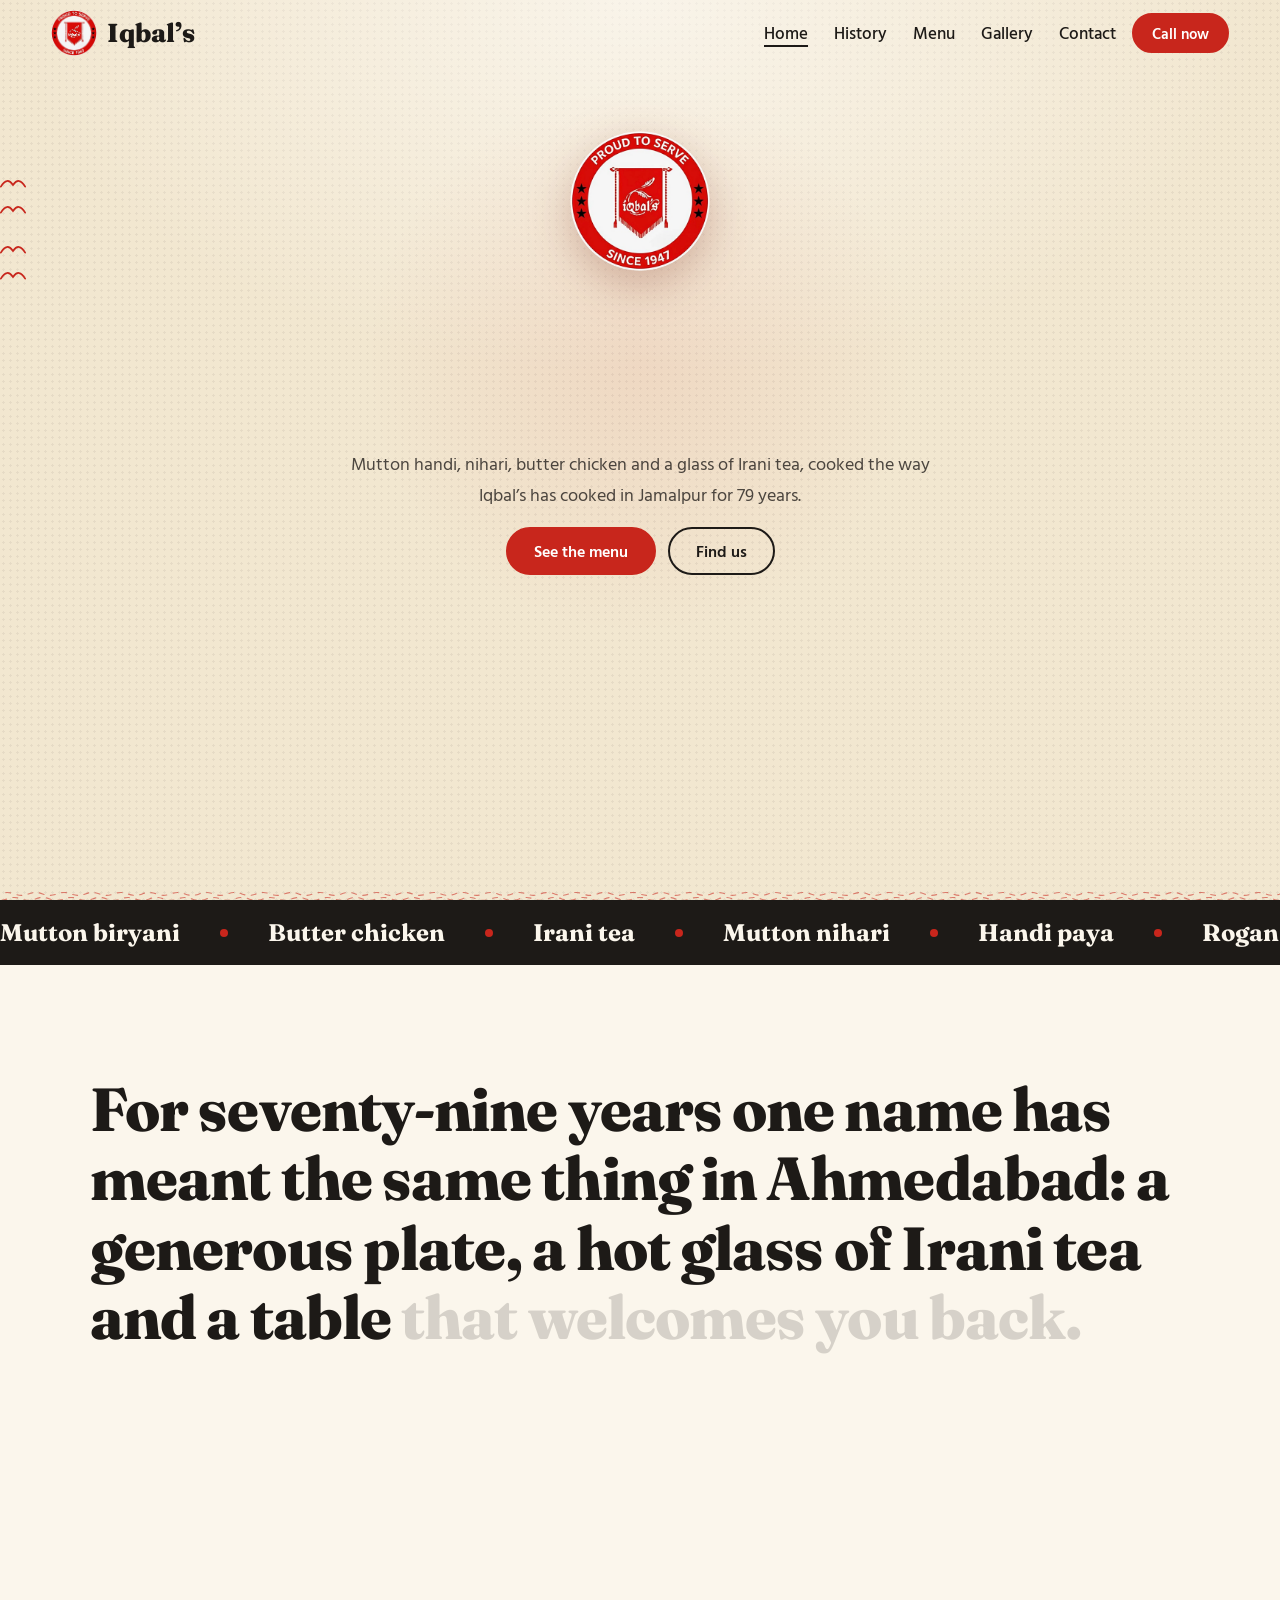
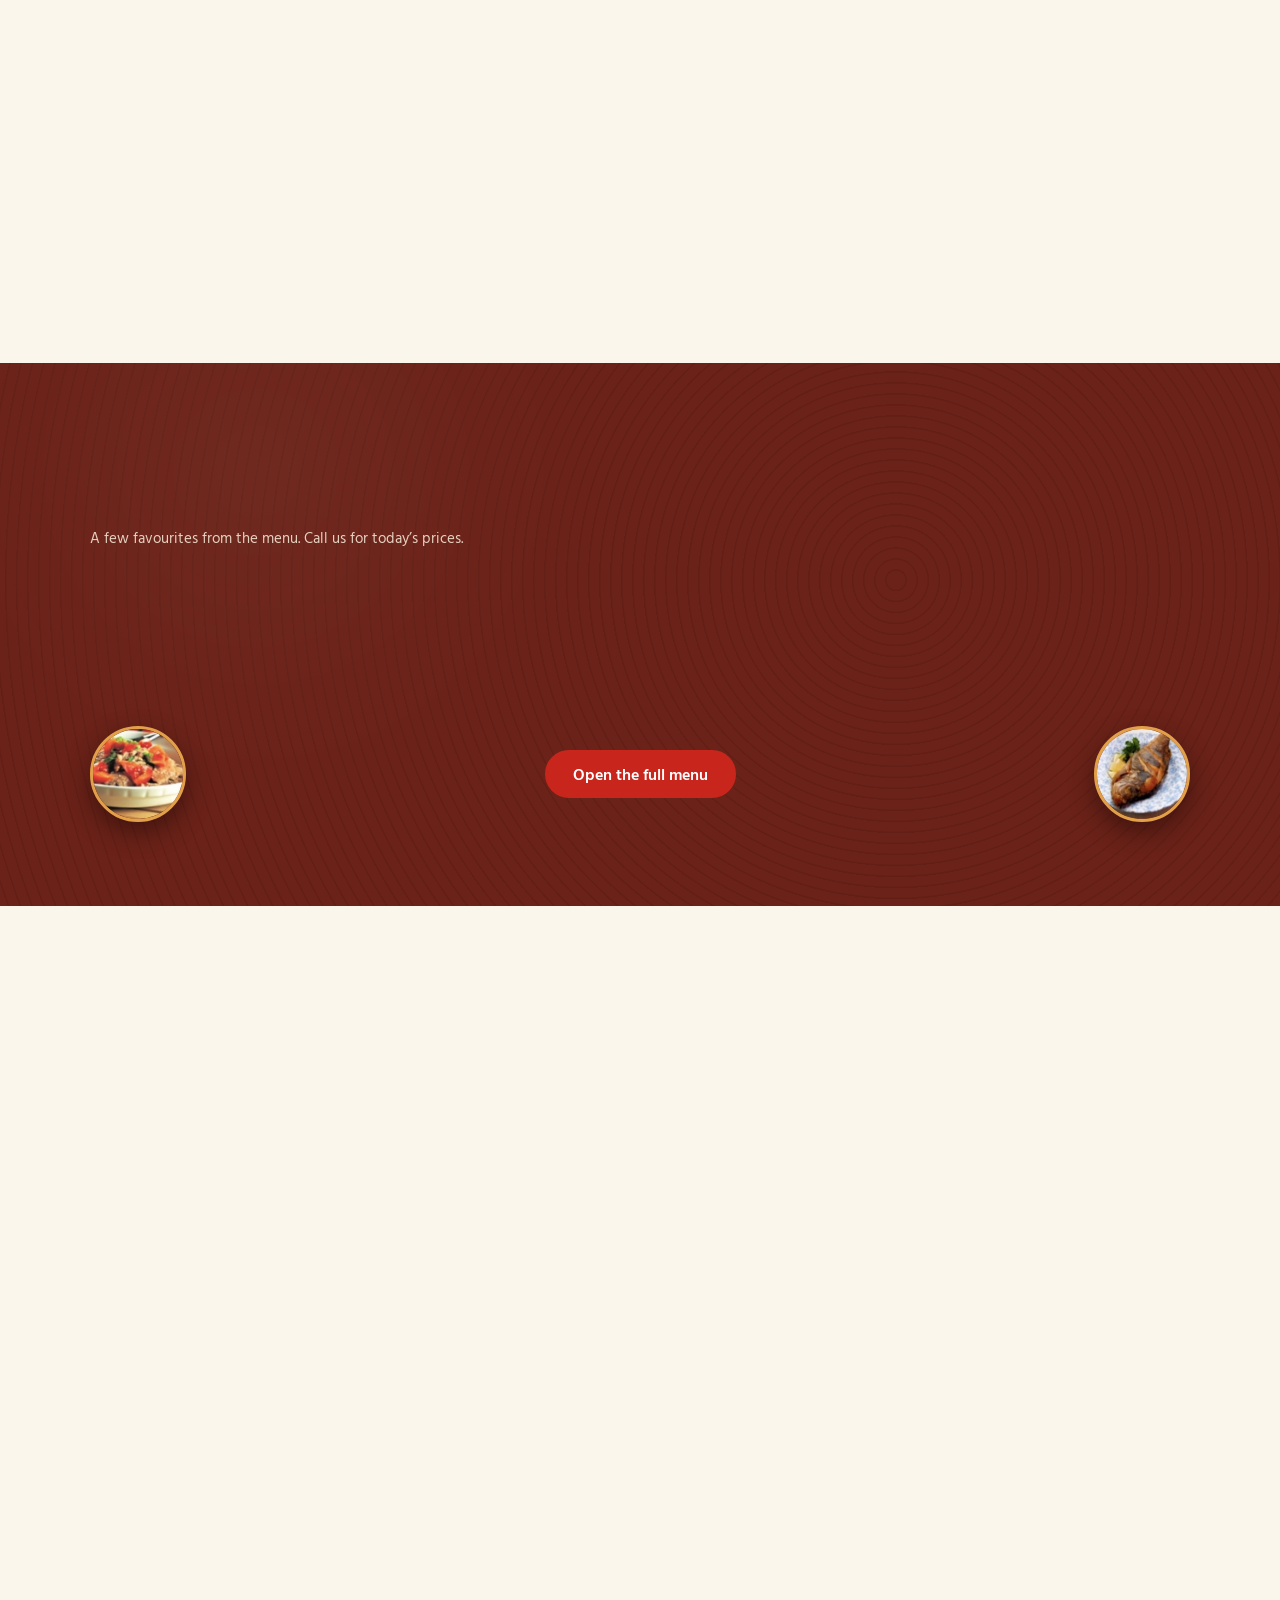
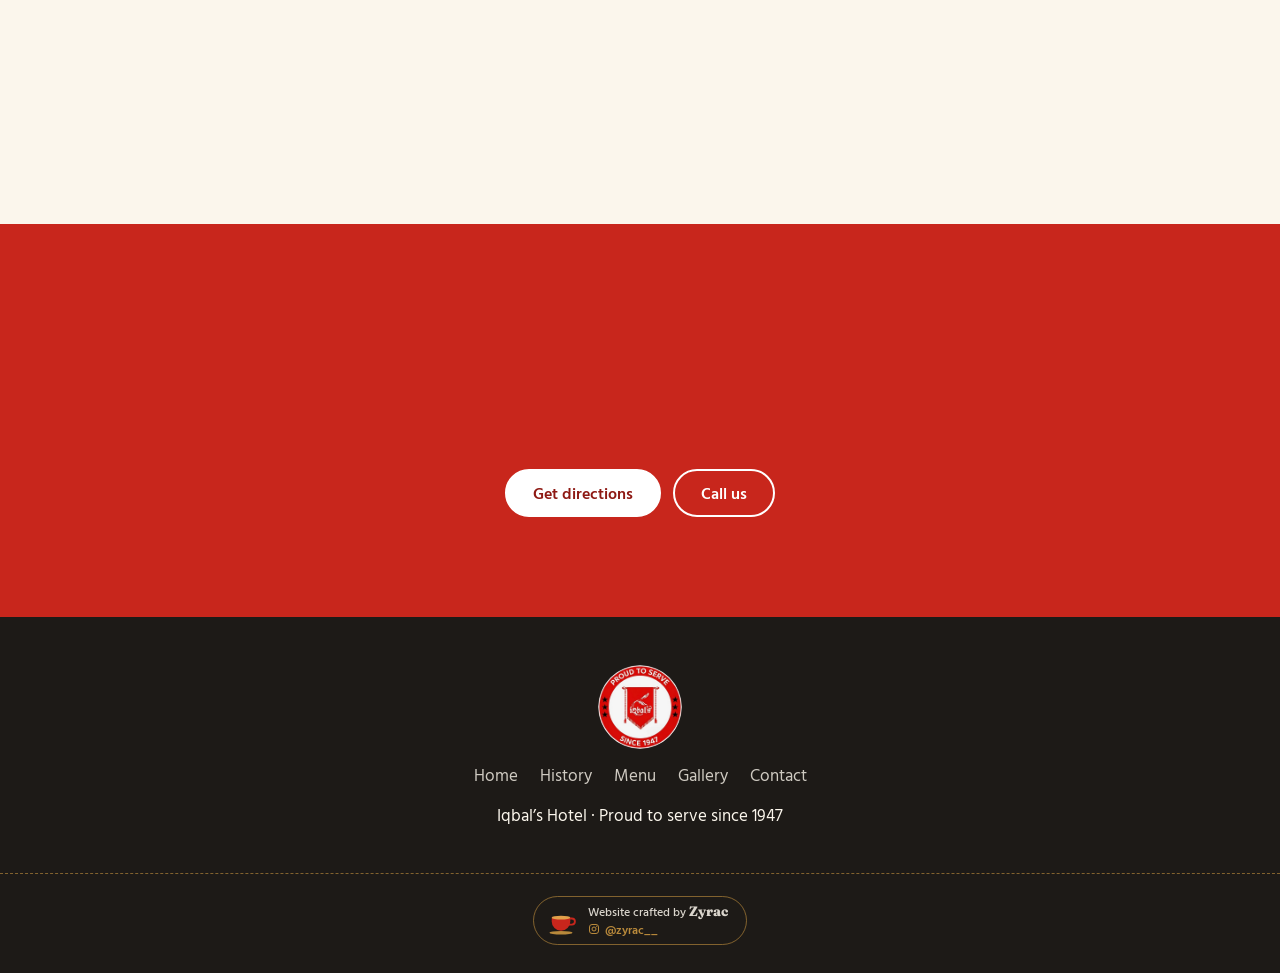
==== commit 50e2addc: "design update" ====
--- a/index.html
+++ b/index.html
@@ -13,7 +13,7 @@
 <header id="nav"><a class="brand" href="index.html" aria-label="Iqbal’s Hotel home"><img src="assets/logo.png" alt=""><span>Iqbal’s</span></a>
 <nav aria-label="Main"><a href="index.html" aria-current="page">Home</a><a href="history.html">History</a><a href="menu.html">Menu</a><a href="gallery.html">Gallery</a><a href="contact.html">Contact</a></nav><a class="btn sm" data-call href="tel:+918866823232">Call now</a>
 <button class="burger" aria-label="Open menu" aria-expanded="false"><span></span><span></span></button></header>
-<main><section class="hero hm"><div class="deco" aria-hidden="true"><svg class="sun" viewBox="-100 -100 200 200" aria-hidden="true"><g class="spin"><circle class="dr" pathLength="1" style="--e:0.3s" cx="0" cy="0" r="34"/><circle class="dr" pathLength="1" style="--e:0.4s" cx="0" cy="0" r="52"/><path class="dr" pathLength="1" style="--e:0.50s" d="M62 0 L92 0"/><path class="dr" pathLength="1" style="--e:0.53s" d="M59.89 16.05 L77.27 20.71"/><path class="dr" pathLength="1" style="--e:0.56s" d="M53.69 31 L79.67 46"/><path class="dr" pathLength="1" style="--e:0.59s" d="M43.84 43.84 L56.57 56.57"/><path class="dr" pathLength="1" style="--e:0.62s" d="M31 53.69 L46 79.67"/><path class="dr" pathLength="1" style="--e:0.65s" d="M16.05 59.89 L20.71 77.27"/><path class="dr" pathLength="1" style="--e:0.68s" d="M0 62 L0 92"/><path class="dr" pathLength="1" style="--e:0.71s" d="M-16.05 59.89 L-20.71 77.27"/><path class="dr" pathLength="1" style="--e:0.74s" d="M-31 53.69 L-46 79.67"/><path class="dr" pathLength="1" style="--e:0.77s" d="M-43.84 43.84 L-56.57 56.57"/><path class="dr" pathLength="1" style="--e:0.80s" d="M-53.69 31 L-79.67 46"/><path class="dr" pathLength="1" style="--e:0.83s" d="M-59.89 16.05 L-77.27 20.71"/><path class="dr" pathLength="1" style="--e:0.86s" d="M-62 0 L-92 0"/><path class="dr" pathLength="1" style="--e:0.89s" d="M-59.89 -16.05 L-77.27 -20.71"/><path class="dr" pathLength="1" style="--e:0.92s" d="M-53.69 -31 L-79.67 -46"/><path class="dr" pathLength="1" style="--e:0.95s" d="M-43.84 -43.84 L-56.57 -56.57"/><path class="dr" pathLength="1" style="--e:0.98s" d="M-31 -53.69 L-46 -79.67"/><path class="dr" pathLength="1" style="--e:1.01s" d="M-16.05 -59.89 L-20.71 -77.27"/><path class="dr" pathLength="1" style="--e:1.04s" d="M0 -62 L0 -92"/><path class="dr" pathLength="1" style="--e:1.07s" d="M16.05 -59.89 L20.71 -77.27"/><path class="dr" pathLength="1" style="--e:1.10s" d="M31 -53.69 L46 -79.67"/><path class="dr" pathLength="1" style="--e:1.13s" d="M43.84 -43.84 L56.57 -56.57"/><path class="dr" pathLength="1" style="--e:1.16s" d="M53.69 -31 L79.67 -46"/><path class="dr" pathLength="1" style="--e:1.19s" d="M59.89 -16.05 L77.27 -20.71"/></g></svg><svg class="kite k1" viewBox="0 0 70 150" aria-hidden="true"><path class="dr" pathLength="1" style="--e:1.20s" d="M35 4 L56 36 L35 78 L14 36 Z"/><path class="dr" pathLength="1" style="--e:1.40s" d="M35 4 V78 M14 36 H56"/><path class="dr" pathLength="1" style="--e:1.60s" d="M35 78 C41 98 27 112 35 132 C39 142 33 148 35 148"/></svg><svg class="kite k2" viewBox="0 0 70 150" aria-hidden="true"><path class="dr" pathLength="1" style="--e:1.60s" d="M35 4 L56 36 L35 78 L14 36 Z"/><path class="dr" pathLength="1" style="--e:1.80s" d="M35 4 V78 M14 36 H56"/><path class="dr" pathLength="1" style="--e:2.00s" d="M35 78 C41 98 27 112 35 132 C39 142 33 148 35 148"/></svg><svg class="kite k3" viewBox="0 0 70 150" aria-hidden="true"><path class="dr" pathLength="1" style="--e:2.00s" d="M35 4 L56 36 L35 78 L14 36 Z"/><path class="dr" pathLength="1" style="--e:2.20s" d="M35 4 V78 M14 36 H56"/><path class="dr" pathLength="1" style="--e:2.40s" d="M35 78 C41 98 27 112 35 132 C39 142 33 148 35 148"/></svg></div><div class="hero-in"><div class="bw"><img class="badge" src="assets/logo.png" alt="Iqbal’s, proud to serve since 1947"></div><h1 data-split>Ahmedabad’s table since 1947.</h1><p>Mutton handi, nihari, butter chicken and a glass of Irani tea, cooked the way Iqbal’s has cooked in Jamalpur for <span data-yrs>79</span> years.</p><div class="cta"><a class="btn" href="menu.html">See the menu</a><a class="btn ghost" href="contact.html">Find us</a></div></div><div class="skywrap" aria-hidden="true"><svg class="sky" viewBox="0 70 1600 240" preserveAspectRatio="xMidYMax meet"><path class="dr" pathLength="1" style="--e:0.20s" d="M-1200 300 H2800"/><g class="mon" data-n="Jama Masjid" data-cx="140"><rect class="hit" x="20" y="70" width="240" height="232"/><path class="dr" pathLength="1" style="--e:0.55s" d="M104 300 V190 H176 V300"/><path class="dr" pathLength="1" style="--e:0.60s" d="M120 300 V262 A40 40 0 0 1 140 227.36 A40 40 0 0 1 160 262 V300"/><path class="dr" pathLength="1" style="--e:0.65s" d="M127 300 V264 A26 26 0 0 1 140 241.48 A26 26 0 0 1 153 264 V300"/><path class="dr" pathLength="1" style="--e:0.70s" d="M100 190 H180"/><path class="dr" pathLength="1" style="--e:0.75s" d="M110 190 V182 H170 V190"/><path class="dr" pathLength="1" style="--e:0.80s" d="M118 182 A22 22 0 0 1 162 182"/><path class="dr" pathLength="1" style="--e:0.85s" d="M120.4 172 H159.6"/><path class="dr" pathLength="1" style="--e:0.90s" d="M127.4 164 H152.6"/><path class="dr" pathLength="1" style="--e:0.95s" d="M140 160 V148"/><path class="dr" pathLength="1" style="--e:1.00s" d="M136 148 H144"/><path class="dr" pathLength="1" style="--e:1.05s" d="M88 300 V150"/><path class="dr" pathLength="1" style="--e:1.05s" d="M 192 300 V 150"/><path class="dr" pathLength="1" style="--e:1.10s" d="M100 300 V150"/><path class="dr" pathLength="1" style="--e:1.10s" d="M 180 300 V 150"/><path class="dr" pathLength="1" style="--e:1.15s" d="M86 150 H102"/><path class="dr" pathLength="1" style="--e:1.15s" d="M 194 150 H 178"/><path class="dr" pathLength="1" style="--e:1.20s" d="M88 150 A6 6 0 0 1 100 150"/><path class="dr" pathLength="1" style="--e:1.20s" d="M 192 150 A 6 6 0 0 0 180 150"/><path class="dr" pathLength="1" style="--e:1.25s" d="M88 180 H100"/><path class="dr" pathLength="1" style="--e:1.25s" d="M 192 180 H 180"/><path class="dr" pathLength="1" style="--e:1.30s" d="M88 215 H100"/><path class="dr" pathLength="1" style="--e:1.30s" d="M 192 215 H 180"/><path class="dr" pathLength="1" style="--e:1.35s" d="M88 250 H100"/><path class="dr" pathLength="1" style="--e:1.35s" d="M 192 250 H 180"/><path class="dr" pathLength="1" style="--e:1.40s" d="M36 240 H86"/><path class="dr" pathLength="1" style="--e:1.40s" d="M 244 240 H 194"/><path class="dr" pathLength="1" style="--e:1.45s" d="M42 300 V240"/><path class="dr" pathLength="1" style="--e:1.45s" d="M 238 300 V 240"/><path class="dr" pathLength="1" style="--e:1.50s" d="M54 300 V240"/><path class="dr" pathLength="1" style="--e:1.50s" d="M 226 300 V 240"/><path class="dr" pathLength="1" style="--e:1.55s" d="M66 300 V240"/><path class="dr" pathLength="1" style="--e:1.55s" d="M 214 300 V 240"/><path class="dr" pathLength="1" style="--e:1.60s" d="M78 300 V240"/><path class="dr" pathLength="1" style="--e:1.60s" d="M 202 300 V 240"/><path class="dr" pathLength="1" style="--e:1.65s" d="M34 232 H88"/><path class="dr" pathLength="1" style="--e:1.65s" d="M 246 232 H 192"/><path class="dr" pathLength="1" style="--e:1.70s" d="M46 232 A16 16 0 0 1 78 232"/><path class="dr" pathLength="1" style="--e:1.70s" d="M 234 232 A 16 16 0 0 0 202 232"/><path class="dr" pathLength="1" style="--e:1.75s" d="M48.1 224 H75.9"/><path class="dr" pathLength="1" style="--e:1.75s" d="M 231.9 224 H 204.1"/><path class="dr" pathLength="1" style="--e:1.80s" d="M62 216 V208"/><path class="dr" pathLength="1" style="--e:1.80s" d="M 218 216 V 208"/></g><g class="mon" data-n="Teen Darwaza" data-cx="400"><rect class="hit" x="290" y="70" width="220" height="232"/><path class="dr" pathLength="1" style="--e:1.05s" d="M376 300 V262 A48 48 0 0 1 400 220.43 A48 48 0 0 1 424 262 V300"/><path class="dr" pathLength="1" style="--e:1.10s" d="M384 300 V264 A32 32 0 0 1 400 236.29 A32 32 0 0 1 416 264 V300"/><path class="dr" pathLength="1" style="--e:1.15s" d="M298 196 H502"/><path class="dr" pathLength="1" style="--e:1.20s" d="M298 204 H502"/><path class="dr" pathLength="1" style="--e:1.25s" d="M388 204 V184 A24 24 0 0 1 400 163.22 A24 24 0 0 1 412 184 V204"/><path class="dr" pathLength="1" style="--e:1.30s" d="M322 300 V270 A32 32 0 0 1 338 242.29 A32 32 0 0 1 354 270 V300"/><path class="dr" pathLength="1" style="--e:1.30s" d="M 478 300 V 270 A 32 32 0 0 0 462 242.29 A 32 32 0 0 0 446 270 V 300"/><path class="dr" pathLength="1" style="--e:1.35s" d="M328 300 V272 A20 20 0 0 1 338 254.68 A20 20 0 0 1 348 272 V300"/><path class="dr" pathLength="1" style="--e:1.35s" d="M 472 300 V 272 A 20 20 0 0 0 462 254.68 A 20 20 0 0 0 452 272 V 300"/><path class="dr" pathLength="1" style="--e:1.40s" d="M360 300 V196 M370 300 V196 M360 224 H370 M360 248 H370 M360 272 H370 M360 196 L365 182 L370 196"/><path class="dr" pathLength="1" style="--e:1.40s" d="M 440 300 V 196 M 430 300 V 196 M 440 224 H 430 M 440 248 H 430 M 440 272 H 430 M 440 196 L 435 182 L 430 196"/><path class="dr" pathLength="1" style="--e:1.45s" d="M304 300 V196 M314 300 V196 M304 224 H314 M304 248 H314 M304 272 H314 M304 196 L309 182 L314 196"/><path class="dr" pathLength="1" style="--e:1.45s" d="M 496 300 V 196 M 486 300 V 196 M 496 224 H 486 M 496 248 H 486 M 496 272 H 486 M 496 196 L 491 182 L 486 196"/></g><g class="mon" data-n="Sidi Saiyyed Jali" data-cx="650"><rect class="hit" x="540" y="70" width="220" height="232"/><path class="dr" pathLength="1" style="--e:1.55s" d="M548 300 V152 H752 V300"/><path class="dr" pathLength="1" style="--e:1.60s" d="M550 300 V267 A100 100 0 0 1 750 267 V300"/><path class="dr" pathLength="1" style="--e:1.65s" d="M562 300 V267 A88 88 0 0 1 738 267 V300"/><path class="dr" pathLength="1" style="--e:1.70s" d="M650 300 V278"/><path class="dr" pathLength="1" style="--e:1.75s" d="M650 278 C634 262 666 246 650 230 C640 218 656 206 650 192"/><path class="dr" pathLength="1" style="--e:1.80s" d="M650 278 C666 262 634 246 650 230"/><path class="dr" pathLength="1" style="--e:1.85s" d="M650 192 C642 186 642 176 650 178 C658 176 658 186 650 192"/><path class="dr" pathLength="1" style="--e:1.90s" d="M650 268 C628 268 612 256 610 238 C609 226 620 220 626 228 C630 234 624 240 619 237"/><path class="dr" pathLength="1" style="--e:1.90s" d="M 650 268 C 672 268 688 256 690 238 C 691 226 680 220 674 228 C 670 234 676 240 681 237"/><path class="dr" pathLength="1" style="--e:1.95s" d="M650 240 C632 238 624 224 628 210 C631 200 642 200 642 208"/><path class="dr" pathLength="1" style="--e:1.95s" d="M 650 240 C 668 238 676 224 672 210 C 669 200 658 200 658 208"/><path class="dr" pathLength="1" style="--e:2.00s" d="M584 300 L588 292 L580 284 L588 276 L580 268 L586 260"/><path class="dr" pathLength="1" style="--e:2.00s" d="M 716 300 L 712 292 L 720 284 L 712 276 L 720 268 L 714 260"/><path class="dr" pathLength="1" style="--e:2.05s" d="M586 260 C576 256 570 248 568 240"/><path class="dr" pathLength="1" style="--e:2.05s" d="M 714 260 C 724 256 730 248 732 240"/><path class="dr" pathLength="1" style="--e:2.10s" d="M586 260 C582 246 578 236 582 224"/><path class="dr" pathLength="1" style="--e:2.10s" d="M 714 260 C 718 246 722 236 718 224"/><path class="dr" pathLength="1" style="--e:2.15s" d="M586 260 C594 248 598 238 594 226"/><path class="dr" pathLength="1" style="--e:2.15s" d="M 714 260 C 706 248 702 238 706 226"/><path class="dr" pathLength="1" style="--e:2.20s" d="M586 260 C596 258 604 252 608 244"/><path class="dr" pathLength="1" style="--e:2.20s" d="M 714 260 C 704 258 696 252 692 244"/><path class="dr" pathLength="1" style="--e:2.25s" d="M0 0C5 -5 5 -12 0 -17C-5 -12 -5 -5 0 0Z" transform="translate(610 238) rotate(-40)"/><path class="dr" pathLength="1" style="--e:2.25s" d="M0 0C5 -5 5 -12 0 -17C-5 -12 -5 -5 0 0Z" transform="translate(690 238) scale(-1 1) rotate(-40)"/><path class="dr" pathLength="1" style="--e:2.30s" d="M0 0C5 -5 5 -12 0 -17C-5 -12 -5 -5 0 0Z" transform="translate(628 210) rotate(20)"/><path class="dr" pathLength="1" style="--e:2.30s" d="M0 0C5 -5 5 -12 0 -17C-5 -12 -5 -5 0 0Z" transform="translate(672 210) scale(-1 1) rotate(20)"/><path class="dr" pathLength="1" style="--e:2.35s" d="M0 0C5 -5 5 -12 0 -17C-5 -12 -5 -5 0 0Z" transform="translate(618 276) rotate(-70)"/><path class="dr" pathLength="1" style="--e:2.35s" d="M0 0C5 -5 5 -12 0 -17C-5 -12 -5 -5 0 0Z" transform="translate(682 276) scale(-1 1) rotate(-70)"/></g><g class="mon" data-n="Bhadra Fort" data-cx="890"><rect class="hit" x="780" y="70" width="220" height="232"/><path class="dr" pathLength="1" style="--e:2.05s" d="M846 300 V150 H934 V300"/><path class="dr" pathLength="1" style="--e:2.10s" d="M862 300 V236 A56 56 0 0 1 890 187.5 A56 56 0 0 1 918 236 V300"/><path class="dr" pathLength="1" style="--e:2.15s" d="M870 300 V238 A40 40 0 0 1 890 203.36 A40 40 0 0 1 910 238 V300"/><path class="dr" pathLength="1" style="--e:2.20s" d="M850 150 V140 H857 V150 M862 150 V140 H869 V150 M922 150 V140 H929 V150"/><path class="dr" pathLength="1" style="--e:2.25s" d="M870 182 V164 H910 V182"/><path class="dr" pathLength="1" style="--e:2.30s" d="M866 182 H914"/><path class="dr" pathLength="1" style="--e:2.35s" d="M876 164 A14 14 0 0 1 904 164"/><path class="dr" pathLength="1" style="--e:2.40s" d="M890 150 V142"/><path class="dr" pathLength="1" style="--e:2.45s" d="M872 182 L876 190"/><path class="dr" pathLength="1" style="--e:2.50s" d="M908 182 L904 190"/><path class="dr" pathLength="1" style="--e:2.55s" d="M806 300 V198 H846"/><path class="dr" pathLength="1" style="--e:2.55s" d="M 974 300 V 198 H 934"/><path class="dr" pathLength="1" style="--e:2.60s" d="M818 300 V198"/><path class="dr" pathLength="1" style="--e:2.60s" d="M 962 300 V 198"/><path class="dr" pathLength="1" style="--e:2.65s" d="M830 300 V198"/><path class="dr" pathLength="1" style="--e:2.65s" d="M 950 300 V 198"/><path class="dr" pathLength="1" style="--e:2.70s" d="M806 198 V189 H812 V198 M816 198 V189 H822 V198 M826 198 V189 H832 V198 M836 198 V189 H842 V198"/><path class="dr" pathLength="1" style="--e:2.70s" d="M 974 198 V 189 H 968 V 198 M 964 198 V 189 H 958 V 198 M 954 198 V 189 H 948 V 198 M 944 198 V 189 H 938 V 198"/><path class="dr" pathLength="1" style="--e:2.75s" d="M780 300 V256 H806"/><path class="dr" pathLength="1" style="--e:2.75s" d="M 1000 300 V 256 H 974"/><path class="dr" pathLength="1" style="--e:2.80s" d="M780 256 V248 H786 V256 M790 256 V248 H796 V256 M800 256 V248 H806 V256"/><path class="dr" pathLength="1" style="--e:2.80s" d="M 1000 256 V 248 H 994 V 256 M 990 256 V 248 H 984 V 256 M 980 256 V 248 H 974 V 256"/></g><g class="mon" data-n="Sidi Bashir Mosque" data-cx="1100"><rect class="hit" x="1030" y="70" width="140" height="232"/><path class="dr" pathLength="1" style="--e:2.55s" d="M1068 300 V196 H1132 V300"/><path class="dr" pathLength="1" style="--e:2.60s" d="M1072 300 V252 A56 56 0 0 1 1100 203.5 A56 56 0 0 1 1128 252 V300"/><path class="dr" pathLength="1" style="--e:2.65s" d="M1080 300 V254 A40 40 0 0 1 1100 219.36 A40 40 0 0 1 1120 254 V300"/><path class="dr" pathLength="1" style="--e:2.70s" d="M1062 196 H1138"/><path class="dr" pathLength="1" style="--e:2.75s" d="M1062 203 H1138"/><path class="dr" pathLength="1" style="--e:2.80s" d="M1048 300 L1052 110"/><path class="dr" pathLength="1" style="--e:2.80s" d="M 1152 300 L 1148 110"/><path class="dr" pathLength="1" style="--e:2.85s" d="M1068 300 L1064 110"/><path class="dr" pathLength="1" style="--e:2.85s" d="M 1132 300 L 1136 110"/><path class="dr" pathLength="1" style="--e:2.90s" d="M1042 240 H1074 M1045 245 H1071 M1047 245 V249 M1069 245 V249"/><path class="dr" pathLength="1" style="--e:2.90s" d="M 1158 240 H 1126 M 1155 245 H 1129 M 1153 245 V 249 M 1131 245 V 249"/><path class="dr" pathLength="1" style="--e:2.95s" d="M1042 190 H1074 M1045 195 H1071 M1047 195 V199 M1069 195 V199"/><path class="dr" pathLength="1" style="--e:2.95s" d="M 1158 190 H 1126 M 1155 195 H 1129 M 1153 195 V 199 M 1131 195 V 199"/><path class="dr" pathLength="1" style="--e:3.00s" d="M1042 145 H1074 M1045 150 H1071 M1047 150 V154 M1069 150 V154"/><path class="dr" pathLength="1" style="--e:3.00s" d="M 1158 145 H 1126 M 1155 150 H 1129 M 1153 150 V 154 M 1131 150 V 154"/><path class="dr" pathLength="1" style="--e:3.05s" d="M1049 280 H1067"/><path class="dr" pathLength="1" style="--e:3.05s" d="M 1151 280 H 1133"/><path class="dr" pathLength="1" style="--e:3.10s" d="M1049 264 H1067"/><path class="dr" pathLength="1" style="--e:3.10s" d="M 1151 264 H 1133"/><path class="dr" pathLength="1" style="--e:3.15s" d="M1050 224 H1066"/><path class="dr" pathLength="1" style="--e:3.15s" d="M 1150 224 H 1134"/><path class="dr" pathLength="1" style="--e:3.20s" d="M1050 208 H1066"/><path class="dr" pathLength="1" style="--e:3.20s" d="M 1150 208 H 1134"/><path class="dr" pathLength="1" style="--e:3.25s" d="M1051 172 H1065"/><path class="dr" pathLength="1" style="--e:3.25s" d="M 1149 172 H 1135"/><path class="dr" pathLength="1" style="--e:3.30s" d="M1051 160 H1065"/><path class="dr" pathLength="1" style="--e:3.30s" d="M 1149 160 H 1135"/><path class="dr" pathLength="1" style="--e:3.35s" d="M1052 125 H1064"/><path class="dr" pathLength="1" style="--e:3.35s" d="M 1148 125 H 1136"/><path class="dr" pathLength="1" style="--e:3.40s" d="M1052 110 H1064"/><path class="dr" pathLength="1" style="--e:3.40s" d="M 1148 110 H 1136"/><path class="dr" pathLength="1" style="--e:3.45s" d="M1054 110 V100 H1062 V110"/><path class="dr" pathLength="1" style="--e:3.45s" d="M 1146 110 V 100 H 1138 V 110"/><path class="dr" pathLength="1" style="--e:3.50s" d="M1054 100 A4 4 0 0 1 1062 100"/><path class="dr" pathLength="1" style="--e:3.50s" d="M 1146 100 A 4 4 0 0 0 1138 100"/><path class="dr" pathLength="1" style="--e:3.55s" d="M1058 96 V88"/><path class="dr" pathLength="1" style="--e:3.55s" d="M 1142 96 V 88"/></g><g class="mon" data-n="Hutheesing Jain Temple" data-cx="1300"><rect class="hit" x="1195" y="70" width="210" height="232"/><path class="dr" pathLength="1" style="--e:3.05s" d="M1236 300 V290 H1384 V300"/><path class="dr" pathLength="1" style="--e:3.10s" d="M1244 290 V282 H1376 V290"/><path class="dr" pathLength="1" style="--e:3.15s" d="M1276 208 C1276 170 1294 134 1310 96 C1326 134 1344 170 1344 208"/><path class="dr" pathLength="1" style="--e:3.20s" d="M1282 188 H1338"/><path class="dr" pathLength="1" style="--e:3.25s" d="M1288 166 H1332"/><path class="dr" pathLength="1" style="--e:3.30s" d="M1296 144 H1324"/><path class="dr" pathLength="1" style="--e:3.35s" d="M1302 122 H1318"/><path class="dr" pathLength="1" style="--e:3.40s" d="M1310 96 V84"/><path class="dr" pathLength="1" style="--e:3.45s" d="M1305 84 A5 5 0 1 1 1315 84"/><path class="dr" pathLength="1" style="--e:3.50s" d="M1298 208 C1298 190 1303 176 1310 160 C1317 176 1322 190 1322 208"/><path class="dr" pathLength="1" style="--e:3.55s" d="M1302 190 H1318"/><path class="dr" pathLength="1" style="--e:3.60s" d="M1305 174 H1315"/><path class="dr" pathLength="1" style="--e:3.65s" d="M1310 160 V152"/><path class="dr" pathLength="1" style="--e:3.70s" d="M1276 208 V244"/><path class="dr" pathLength="1" style="--e:3.75s" d="M1344 208 V244"/><path class="dr" pathLength="1" style="--e:3.80s" d="M1272 244 H1288"/><path class="dr" pathLength="1" style="--e:3.85s" d="M1332 244 H1348"/><path class="dr" pathLength="1" style="--e:3.90s" d="M1288 282 V226 H1332 V282"/><path class="dr" pathLength="1" style="--e:3.95s" d="M1290 226 V220 H1330 V226"/><path class="dr" pathLength="1" style="--e:4.00s" d="M1294 220 V214 H1326 V220"/><path class="dr" pathLength="1" style="--e:4.05s" d="M1298 214 V208 H1322 V214"/><path class="dr" pathLength="1" style="--e:4.10s" d="M1298 282 V232"/><path class="dr" pathLength="1" style="--e:4.15s" d="M1310 282 V232"/><path class="dr" pathLength="1" style="--e:4.20s" d="M1322 282 V232"/><path class="dr" pathLength="1" style="--e:4.25s" d="M1288 244 H1332"/><path class="dr" pathLength="1" style="--e:4.30s" d="M1210 300 V150"/><path class="dr" pathLength="1" style="--e:4.35s" d="M1224 300 V150"/><path class="dr" pathLength="1" style="--e:4.40s" d="M1205 270 H1229"/><path class="dr" pathLength="1" style="--e:4.45s" d="M1207 274 H1227"/><path class="dr" pathLength="1" style="--e:4.50s" d="M1205 236 H1229"/><path class="dr" pathLength="1" style="--e:4.55s" d="M1207 240 H1227"/><path class="dr" pathLength="1" style="--e:4.60s" d="M1205 206 H1229"/><path class="dr" pathLength="1" style="--e:4.65s" d="M1207 210 H1227"/><path class="dr" pathLength="1" style="--e:4.70s" d="M1205 180 H1229"/><path class="dr" pathLength="1" style="--e:4.75s" d="M1207 184 H1227"/><path class="dr" pathLength="1" style="--e:4.80s" d="M1205 162 H1229"/><path class="dr" pathLength="1" style="--e:4.85s" d="M1210 150 H1224"/><path class="dr" pathLength="1" style="--e:4.90s" d="M1212 150 V142 H1222 V150"/><path class="dr" pathLength="1" style="--e:4.95s" d="M1212 142 A5 5 0 0 1 1222 142"/><path class="dr" pathLength="1" style="--e:5.00s" d="M1217 137 V129"/><path class="dr" pathLength="1" style="--e:5.05s" d="M1248 282 V262 H1268 V282"/><path class="dr" pathLength="1" style="--e:5.05s" d="M 1372 282 V 262 H 1352 V 282"/><path class="dr" pathLength="1" style="--e:5.10s" d="M1248 262 A10 10 0 0 1 1268 262"/><path class="dr" pathLength="1" style="--e:5.10s" d="M 1372 262 A 10 10 0 0 0 1352 262"/><path class="dr" pathLength="1" style="--e:5.15s" d="M1258 252 V246"/><path class="dr" pathLength="1" style="--e:5.15s" d="M 1362 252 V 246"/><path class="dr" pathLength="1" style="--e:5.20s" d="M1268 282 V264 H1288 V282"/><path class="dr" pathLength="1" style="--e:5.20s" d="M 1352 282 V 264 H 1332 V 282"/><path class="dr" pathLength="1" style="--e:5.25s" d="M1268 264 A10 10 0 0 1 1288 264"/><path class="dr" pathLength="1" style="--e:5.25s" d="M 1352 264 A 10 10 0 0 0 1332 264"/><path class="dr" pathLength="1" style="--e:5.30s" d="M1278 254 V248"/><path class="dr" pathLength="1" style="--e:5.30s" d="M 1342 254 V 248"/></g><g class="mon" data-n="Adalaj Stepwell" data-cx="1502"><rect class="hit" x="1420" y="70" width="165" height="232"/><path class="dr" pathLength="1" style="--e:3.55s" d="M1424 190 H1576 M1424 196 H1576"/><path class="dr" pathLength="1" style="--e:3.60s" d="M1436 196 V300"/><path class="dr" pathLength="1" style="--e:3.65s" d="M1564 196 V300"/><path class="dr" pathLength="1" style="--e:3.70s" d="M1436 218 H1564 M1436 222 H1564"/><path class="dr" pathLength="1" style="--e:3.75s" d="M1436 240 H1564 M1436 244 H1564"/><path class="dr" pathLength="1" style="--e:3.80s" d="M1436 262 H1564 M1436 266 H1564"/><path class="dr" pathLength="1" style="--e:3.85s" d="M1436 284 H1564 M1436 288 H1564"/><path class="dr" pathLength="1" style="--e:3.90s" d="M1488 190 L1512 190 L1522 182 L1522 172 L1512 164 L1488 164 L1478 172 L1478 182 Z"/><path class="dr" pathLength="1" style="--e:3.95s" d="M1478 297 Q1489 292 1500 297 T1522 297"/><path class="dr" pathLength="1" style="--e:4.00s" d="M1452 196 V218 M1474 196 V218"/><path class="dr" pathLength="1" style="--e:4.00s" d="M 1548 196 V 218 M 1526 196 V 218"/><path class="dr" pathLength="1" style="--e:4.05s" d="M1452 222 V240 M1474 222 V240"/><path class="dr" pathLength="1" style="--e:4.05s" d="M 1548 222 V 240 M 1526 222 V 240"/><path class="dr" pathLength="1" style="--e:4.10s" d="M1452 244 V262 M1474 244 V262"/><path class="dr" pathLength="1" style="--e:4.10s" d="M 1548 244 V 262 M 1526 244 V 262"/><path class="dr" pathLength="1" style="--e:4.15s" d="M1452 266 V284 M1474 266 V284"/><path class="dr" pathLength="1" style="--e:4.15s" d="M 1548 266 V 284 M 1526 266 V 284"/><path class="dr" pathLength="1" style="--e:4.20s" d="M1452 288 V300 M1474 288 V300"/><path class="dr" pathLength="1" style="--e:4.20s" d="M 1548 288 V 300 M 1526 288 V 300"/><path class="dr" pathLength="1" style="--e:4.25s" d="M1430 190 V170 H1452 V190"/><path class="dr" pathLength="1" style="--e:4.25s" d="M 1570 190 V 170 H 1548 V 190"/><path class="dr" pathLength="1" style="--e:4.30s" d="M1426 170 H1456"/><path class="dr" pathLength="1" style="--e:4.30s" d="M 1574 170 H 1544"/><path class="dr" pathLength="1" style="--e:4.35s" d="M1434 170 V164 A8 8 0 0 1 1450 164 V170"/><path class="dr" pathLength="1" style="--e:4.35s" d="M 1566 170 V 164 A 8 8 0 0 0 1550 164 V 170"/></g></svg></div><p class="skycap" aria-hidden="true"></p></section>
+<main><section class="hero hm"><div class="deco" aria-hidden="true"><svg class="sun" viewBox="-100 -100 200 200" aria-hidden="true"><g class="spin"><circle class="dr" pathLength="1" style="--e:0.3s" cx="0" cy="0" r="34"/><circle class="dr" pathLength="1" style="--e:0.4s" cx="0" cy="0" r="52"/><path class="dr" pathLength="1" style="--e:0.50s" d="M62 0 L92 0"/><path class="dr" pathLength="1" style="--e:0.53s" d="M59.89 16.05 L77.27 20.71"/><path class="dr" pathLength="1" style="--e:0.56s" d="M53.69 31 L79.67 46"/><path class="dr" pathLength="1" style="--e:0.59s" d="M43.84 43.84 L56.57 56.57"/><path class="dr" pathLength="1" style="--e:0.62s" d="M31 53.69 L46 79.67"/><path class="dr" pathLength="1" style="--e:0.65s" d="M16.05 59.89 L20.71 77.27"/><path class="dr" pathLength="1" style="--e:0.68s" d="M0 62 L0 92"/><path class="dr" pathLength="1" style="--e:0.71s" d="M-16.05 59.89 L-20.71 77.27"/><path class="dr" pathLength="1" style="--e:0.74s" d="M-31 53.69 L-46 79.67"/><path class="dr" pathLength="1" style="--e:0.77s" d="M-43.84 43.84 L-56.57 56.57"/><path class="dr" pathLength="1" style="--e:0.80s" d="M-53.69 31 L-79.67 46"/><path class="dr" pathLength="1" style="--e:0.83s" d="M-59.89 16.05 L-77.27 20.71"/><path class="dr" pathLength="1" style="--e:0.86s" d="M-62 0 L-92 0"/><path class="dr" pathLength="1" style="--e:0.89s" d="M-59.89 -16.05 L-77.27 -20.71"/><path class="dr" pathLength="1" style="--e:0.92s" d="M-53.69 -31 L-79.67 -46"/><path class="dr" pathLength="1" style="--e:0.95s" d="M-43.84 -43.84 L-56.57 -56.57"/><path class="dr" pathLength="1" style="--e:0.98s" d="M-31 -53.69 L-46 -79.67"/><path class="dr" pathLength="1" style="--e:1.01s" d="M-16.05 -59.89 L-20.71 -77.27"/><path class="dr" pathLength="1" style="--e:1.04s" d="M0 -62 L0 -92"/><path class="dr" pathLength="1" style="--e:1.07s" d="M16.05 -59.89 L20.71 -77.27"/><path class="dr" pathLength="1" style="--e:1.10s" d="M31 -53.69 L46 -79.67"/><path class="dr" pathLength="1" style="--e:1.13s" d="M43.84 -43.84 L56.57 -56.57"/><path class="dr" pathLength="1" style="--e:1.16s" d="M53.69 -31 L79.67 -46"/><path class="dr" pathLength="1" style="--e:1.19s" d="M59.89 -16.05 L77.27 -20.71"/></g></svg><svg class="kite k1" viewBox="0 0 70 150" aria-hidden="true"><path class="dr" pathLength="1" style="--e:1.20s" d="M35 4 L56 36 L35 78 L14 36 Z"/><path class="dr" pathLength="1" style="--e:1.40s" d="M35 4 V78 M14 36 H56"/><path class="dr" pathLength="1" style="--e:1.60s" d="M35 78 C41 98 27 112 35 132 C39 142 33 148 35 148"/></svg><svg class="kite k2" viewBox="0 0 70 150" aria-hidden="true"><path class="dr" pathLength="1" style="--e:1.60s" d="M35 4 L56 36 L35 78 L14 36 Z"/><path class="dr" pathLength="1" style="--e:1.80s" d="M35 4 V78 M14 36 H56"/><path class="dr" pathLength="1" style="--e:2.00s" d="M35 78 C41 98 27 112 35 132 C39 142 33 148 35 148"/></svg><svg class="kite k3" viewBox="0 0 70 150" aria-hidden="true"><path class="dr" pathLength="1" style="--e:2.00s" d="M35 4 L56 36 L35 78 L14 36 Z"/><path class="dr" pathLength="1" style="--e:2.20s" d="M35 4 V78 M14 36 H56"/><path class="dr" pathLength="1" style="--e:2.40s" d="M35 78 C41 98 27 112 35 132 C39 142 33 148 35 148"/></svg><div class="bird" style="top:196px;--t:38s;--d:-4s"><svg viewBox="0 0 30 14"><path d="M1 10 Q8 -2 15 8 Q22 -2 29 10"/></svg></div><div class="bird" style="top:236px;--t:46s;--d:-19s"><svg viewBox="0 0 30 14"><path d="M1 10 Q8 -2 15 8 Q22 -2 29 10"/></svg></div><div class="bird" style="top:170px;--t:52s;--d:-33s"><svg viewBox="0 0 30 14"><path d="M1 10 Q8 -2 15 8 Q22 -2 29 10"/></svg></div><div class="bird" style="top:262px;--t:42s;--d:-9s"><svg viewBox="0 0 30 14"><path d="M1 10 Q8 -2 15 8 Q22 -2 29 10"/></svg></div></div><div class="hero-in"><div class="bw"><img class="badge" src="assets/logo.png" alt="Iqbal’s, proud to serve since 1947"></div><h1 data-split>Ahmedabad’s table since 1947.</h1><p>Mutton handi, nihari, butter chicken and a glass of Irani tea, cooked the way Iqbal’s has cooked in Jamalpur for <span data-yrs>79</span> years.</p><div class="cta"><a class="btn" href="menu.html">See the menu</a><a class="btn ghost" href="contact.html">Find us</a></div></div><div class="skywrap" aria-hidden="true"><svg class="sky" data-rf="rf5" viewBox="0 30 1800 300" preserveAspectRatio="xMidYMax meet"><defs><pattern id="ht5" width="4.5" height="4.5" patternUnits="userSpaceOnUse" patternTransform="rotate(40)"><line x1="0" y1="0" x2="0" y2="4.5" stroke="#c8261c" stroke-width="1.1" opacity=".5"/></pattern><filter id="rf5" x="-1%" y="-3%" width="102%" height="106%"><feTurbulence type="fractalNoise" baseFrequency=".04" numOctaves="2" seed="4" result="n"/><feDisplacementMap in="SourceGraphic" in2="n" scale="2.2"/></filter></defs><path class="fl" style="--e:0.30s;fill:#d9b57c" d="M-1200 300 H2800 V313 H-1200Z"/><path class="wave" d="M-1200 321 q10 -4 20 0 t20 0 t20 0 t20 0 t20 0 t20 0 t20 0 t20 0 t20 0 t20 0 t20 0 t20 0 t20 0 t20 0 t20 0 t20 0 t20 0 t20 0 t20 0 t20 0 t20 0 t20 0 t20 0 t20 0 t20 0 t20 0 t20 0 t20 0 t20 0 t20 0 t20 0 t20 0 t20 0 t20 0 t20 0 t20 0 t20 0 t20 0 t20 0 t20 0 t20 0 t20 0 t20 0 t20 0 t20 0 t20 0 t20 0 t20 0 t20 0 t20 0 t20 0 t20 0 t20 0 t20 0 t20 0 t20 0 t20 0 t20 0 t20 0 t20 0 t20 0 t20 0 t20 0 t20 0 t20 0 t20 0 t20 0 t20 0 t20 0 t20 0 t20 0 t20 0 t20 0 t20 0 t20 0 t20 0 t20 0 t20 0 t20 0 t20 0 t20 0 t20 0 t20 0 t20 0 t20 0 t20 0 t20 0 t20 0 t20 0 t20 0 t20 0 t20 0 t20 0 t20 0 t20 0 t20 0 t20 0 t20 0 t20 0 t20 0 t20 0 t20 0 t20 0 t20 0 t20 0 t20 0 t20 0 t20 0 t20 0 t20 0 t20 0 t20 0 t20 0 t20 0 t20 0 t20 0 t20 0 t20 0 t20 0 t20 0 t20 0 t20 0 t20 0 t20 0 t20 0 t20 0 t20 0 t20 0 t20 0 t20 0 t20 0 t20 0 t20 0 t20 0 t20 0 t20 0 t20 0 t20 0 t20 0 t20 0 t20 0 t20 0 t20 0 t20 0 t20 0 t20 0 t20 0 t20 0 t20 0 t20 0 t20 0 t20 0 t20 0 t20 0 t20 0 t20 0 t20 0 t20 0 t20 0 t20 0 t20 0 t20 0 t20 0 t20 0 t20 0 t20 0 t20 0 t20 0 t20 0 t20 0 t20 0 t20 0 t20 0 t20 0 t20 0 t20 0 t20 0 t20 0 t20 0 t20 0 t20 0 t20 0 t20 0 t20 0 t20 0 t20 0 t20 0 t20 0 t20 0 t20 0 t20 0 t20 0 t20 0 t20 0 t20 0 t20 0 t20 0 t20 0 t20 0 t20 0 t20 0"/><path class="wave" style="animation-delay:-2s" d="M-1190 328 q10 -4 20 0 t20 0 t20 0 t20 0 t20 0 t20 0 t20 0 t20 0 t20 0 t20 0 t20 0 t20 0 t20 0 t20 0 t20 0 t20 0 t20 0 t20 0 t20 0 t20 0 t20 0 t20 0 t20 0 t20 0 t20 0 t20 0 t20 0 t20 0 t20 0 t20 0 t20 0 t20 0 t20 0 t20 0 t20 0 t20 0 t20 0 t20 0 t20 0 t20 0 t20 0 t20 0 t20 0 t20 0 t20 0 t20 0 t20 0 t20 0 t20 0 t20 0 t20 0 t20 0 t20 0 t20 0 t20 0 t20 0 t20 0 t20 0 t20 0 t20 0 t20 0 t20 0 t20 0 t20 0 t20 0 t20 0 t20 0 t20 0 t20 0 t20 0 t20 0 t20 0 t20 0 t20 0 t20 0 t20 0 t20 0 t20 0 t20 0 t20 0 t20 0 t20 0 t20 0 t20 0 t20 0 t20 0 t20 0 t20 0 t20 0 t20 0 t20 0 t20 0 t20 0 t20 0 t20 0 t20 0 t20 0 t20 0 t20 0 t20 0 t20 0 t20 0 t20 0 t20 0 t20 0 t20 0 t20 0 t20 0 t20 0 t20 0 t20 0 t20 0 t20 0 t20 0 t20 0 t20 0 t20 0 t20 0 t20 0 t20 0 t20 0 t20 0 t20 0 t20 0 t20 0 t20 0 t20 0 t20 0 t20 0 t20 0 t20 0 t20 0 t20 0 t20 0 t20 0 t20 0 t20 0 t20 0 t20 0 t20 0 t20 0 t20 0 t20 0 t20 0 t20 0 t20 0 t20 0 t20 0 t20 0 t20 0 t20 0 t20 0 t20 0 t20 0 t20 0 t20 0 t20 0 t20 0 t20 0 t20 0 t20 0 t20 0 t20 0 t20 0 t20 0 t20 0 t20 0 t20 0 t20 0 t20 0 t20 0 t20 0 t20 0 t20 0 t20 0 t20 0 t20 0 t20 0 t20 0 t20 0 t20 0 t20 0 t20 0 t20 0 t20 0 t20 0 t20 0 t20 0 t20 0 t20 0 t20 0 t20 0 t20 0 t20 0 t20 0 t20 0 t20 0 t20 0 t20 0 t20 0 t20 0"/><path class="dr" pathLength="1" style="--e:0.20s" d="M-1200 300 H2800"/><g class="mon" data-n="Jama Masjid" data-cx="140"><rect class="hit" x="20" y="30" width="240" height="272"/><path class="fl" style="--e:1.55s;fill:#e8c58c" d="M104 300 V190 H176 V300Z"/><path class="fl" style="--e:1.55s;fill:url(#ht5)" d="M140 190 H176 V300 H140Z"/><path class="fl" style="--e:1.55s;fill:#6e1510" d="M120 300 V262 A40 40 0 0 1 140 227.36 A40 40 0 0 1 160 262 V300Z"/><path class="fl" style="--e:1.55s;fill:#e8c58c" d="M110 190 V182 H170 V190Z"/><path class="fl" style="--e:1.55s;fill:#f3dfb7" d="M118 182 A22 22 0 0 1 162 182Z"/><path class="fl" style="--e:1.55s;fill:#f3dfb7" d="M36 300 V240 H86 V300Z"/><path class="fl" style="--e:1.55s;fill:#f3dfb7" d="M 244 300 V 240 H 194 V 300 Z"/><path class="fl" style="--e:1.55s;fill:url(#ht5)" d="M42 300 V240 H78 V300Z"/><path class="fl" style="--e:1.55s;fill:url(#ht5)" d="M 238 300 V 240 H 202 V 300 Z"/><path class="fl" style="--e:1.55s;fill:#e8c58c" d="M34 240 V232 H88 V240Z"/><path class="fl" style="--e:1.55s;fill:#e8c58c" d="M 246 240 V 232 H 192 V 240 Z"/><path class="fl" style="--e:1.55s;fill:#f3dfb7" d="M46 232 A16 16 0 0 1 78 232Z"/><path class="fl" style="--e:1.55s;fill:#f3dfb7" d="M 234 232 A 16 16 0 0 0 202 232 Z"/><path class="fl" style="--e:1.55s;fill:#e8c58c" d="M88 300 V150 H100 V300Z"/><path class="fl" style="--e:1.55s;fill:#e8c58c" d="M 192 300 V 150 H 180 V 300 Z"/><path class="fl" style="--e:1.55s;fill:#f3dfb7" d="M88 150 A6 6 0 0 1 100 150Z"/><path class="fl" style="--e:1.55s;fill:#f3dfb7" d="M 192 150 A 6 6 0 0 0 180 150 Z"/><path class="dr" pathLength="1" style="--e:0.55s" d="M104 300 V190 H176 V300"/><path class="dr" pathLength="1" style="--e:0.60s" d="M120 300 V262 A40 40 0 0 1 140 227.36 A40 40 0 0 1 160 262 V300"/><path class="dr" pathLength="1" style="--e:0.65s" d="M127 300 V264 A26 26 0 0 1 140 241.48 A26 26 0 0 1 153 264 V300"/><path class="dr" pathLength="1" style="--e:0.70s" d="M100 190 H180"/><path class="dr" pathLength="1" style="--e:0.75s" d="M110 190 V182 H170 V190"/><path class="dr" pathLength="1" style="--e:0.80s" d="M118 182 A22 22 0 0 1 162 182"/><path class="dr" pathLength="1" style="--e:0.85s" d="M120.4 172 H159.6"/><path class="dr" pathLength="1" style="--e:0.90s" d="M127.4 164 H152.6"/><path class="dr" pathLength="1" style="--e:0.95s" d="M140 160 V148"/><path class="dr" pathLength="1" style="--e:1.00s" d="M136 148 H144"/><path class="dr" pathLength="1" style="--e:1.05s" d="M88 300 V150"/><path class="dr" pathLength="1" style="--e:1.05s" d="M 192 300 V 150"/><path class="dr" pathLength="1" style="--e:1.10s" d="M100 300 V150"/><path class="dr" pathLength="1" style="--e:1.10s" d="M 180 300 V 150"/><path class="dr" pathLength="1" style="--e:1.15s" d="M86 150 H102"/><path class="dr" pathLength="1" style="--e:1.15s" d="M 194 150 H 178"/><path class="dr" pathLength="1" style="--e:1.20s" d="M88 150 A6 6 0 0 1 100 150"/><path class="dr" pathLength="1" style="--e:1.20s" d="M 192 150 A 6 6 0 0 0 180 150"/><path class="dr" pathLength="1" style="--e:1.25s" d="M88 180 H100"/><path class="dr" pathLength="1" style="--e:1.25s" d="M 192 180 H 180"/><path class="dr" pathLength="1" style="--e:1.30s" d="M88 215 H100"/><path class="dr" pathLength="1" style="--e:1.30s" d="M 192 215 H 180"/><path class="dr" pathLength="1" style="--e:1.35s" d="M88 250 H100"/><path class="dr" pathLength="1" style="--e:1.35s" d="M 192 250 H 180"/><path class="dr" pathLength="1" style="--e:1.40s" d="M36 240 H86"/><path class="dr" pathLength="1" style="--e:1.40s" d="M 244 240 H 194"/><path class="dr" pathLength="1" style="--e:1.45s" d="M42 300 V240"/><path class="dr" pathLength="1" style="--e:1.45s" d="M 238 300 V 240"/><path class="dr" pathLength="1" style="--e:1.50s" d="M54 300 V240"/><path class="dr" pathLength="1" style="--e:1.50s" d="M 226 300 V 240"/><path class="dr" pathLength="1" style="--e:1.55s" d="M66 300 V240"/><path class="dr" pathLength="1" style="--e:1.55s" d="M 214 300 V 240"/><path class="dr" pathLength="1" style="--e:1.60s" d="M78 300 V240"/><path class="dr" pathLength="1" style="--e:1.60s" d="M 202 300 V 240"/><path class="dr" pathLength="1" style="--e:1.65s" d="M34 232 H88"/><path class="dr" pathLength="1" style="--e:1.65s" d="M 246 232 H 192"/><path class="dr" pathLength="1" style="--e:1.70s" d="M46 232 A16 16 0 0 1 78 232"/><path class="dr" pathLength="1" style="--e:1.70s" d="M 234 232 A 16 16 0 0 0 202 232"/><path class="dr" pathLength="1" style="--e:1.75s" d="M48.1 224 H75.9"/><path class="dr" pathLength="1" style="--e:1.75s" d="M 231.9 224 H 204.1"/><path class="dr" pathLength="1" style="--e:1.80s" d="M62 216 V208"/><path class="dr" pathLength="1" style="--e:1.80s" d="M 218 216 V 208"/></g><g class="mon" data-n="Teen Darwaza" data-cx="400"><rect class="hit" x="290" y="30" width="220" height="272"/><path class="fl" style="--e:2.05s;fill:#e8c58c" d="M304 300 V196 H496 V300Z"/><path class="fl" style="--e:2.05s;fill:#f3dfb7" d="M298 196 H502 V204 H298Z"/><path class="fl" style="--e:2.05s;fill:#6e1510" d="M376 300 V262 A48 48 0 0 1 400 220.43 A48 48 0 0 1 424 262 V300Z"/><path class="fl" style="--e:2.05s;fill:#6e1510" d="M388 204 V184 A24 24 0 0 1 400 163.22 A24 24 0 0 1 412 184 V204Z"/><path class="fl" style="--e:2.05s;fill:#6e1510" d="M322 300 V270 A32 32 0 0 1 338 242.29 A32 32 0 0 1 354 270 V300Z"/><path class="fl" style="--e:2.05s;fill:#6e1510" d="M 478 300 V 270 A 32 32 0 0 0 462 242.29 A 32 32 0 0 0 446 270 V 300 Z"/><path class="fl" style="--e:2.05s;fill:#f3dfb7" d="M360 300 V196 H370 V300Z"/><path class="fl" style="--e:2.05s;fill:#f3dfb7" d="M 440 300 V 196 H 430 V 300 Z"/><path class="fl" style="--e:2.05s;fill:#f3dfb7" d="M304 300 V196 H314 V300Z"/><path class="fl" style="--e:2.05s;fill:#f3dfb7" d="M 496 300 V 196 H 486 V 300 Z"/><path class="fl" style="--e:2.05s;fill:url(#ht5)" d="M365 300 V196 H370 V300Z"/><path class="fl" style="--e:2.05s;fill:url(#ht5)" d="M 435 300 V 196 H 430 V 300 Z"/><path class="dr" pathLength="1" style="--e:1.05s" d="M376 300 V262 A48 48 0 0 1 400 220.43 A48 48 0 0 1 424 262 V300"/><path class="dr" pathLength="1" style="--e:1.10s" d="M384 300 V264 A32 32 0 0 1 400 236.29 A32 32 0 0 1 416 264 V300"/><path class="dr" pathLength="1" style="--e:1.15s" d="M298 196 H502"/><path class="dr" pathLength="1" style="--e:1.20s" d="M298 204 H502"/><path class="dr" pathLength="1" style="--e:1.25s" d="M388 204 V184 A24 24 0 0 1 400 163.22 A24 24 0 0 1 412 184 V204"/><path class="dr" pathLength="1" style="--e:1.30s" d="M322 300 V270 A32 32 0 0 1 338 242.29 A32 32 0 0 1 354 270 V300"/><path class="dr" pathLength="1" style="--e:1.30s" d="M 478 300 V 270 A 32 32 0 0 0 462 242.29 A 32 32 0 0 0 446 270 V 300"/><path class="dr" pathLength="1" style="--e:1.35s" d="M328 300 V272 A20 20 0 0 1 338 254.68 A20 20 0 0 1 348 272 V300"/><path class="dr" pathLength="1" style="--e:1.35s" d="M 472 300 V 272 A 20 20 0 0 0 462 254.68 A 20 20 0 0 0 452 272 V 300"/><path class="dr" pathLength="1" style="--e:1.40s" d="M360 300 V196 M370 300 V196 M360 224 H370 M360 248 H370 M360 272 H370 M360 196 L365 182 L370 196"/><path class="dr" pathLength="1" style="--e:1.40s" d="M 440 300 V 196 M 430 300 V 196 M 440 224 H 430 M 440 248 H 430 M 440 272 H 430 M 440 196 L 435 182 L 430 196"/><path class="dr" pathLength="1" style="--e:1.45s" d="M304 300 V196 M314 300 V196 M304 224 H314 M304 248 H314 M304 272 H314 M304 196 L309 182 L314 196"/><path class="dr" pathLength="1" style="--e:1.45s" d="M 496 300 V 196 M 486 300 V 196 M 496 224 H 486 M 496 248 H 486 M 496 272 H 486 M 496 196 L 491 182 L 486 196"/></g><g class="mon" data-n="Sidi Saiyyed Jali" data-cx="650"><rect class="hit" x="540" y="30" width="220" height="272"/><path class="fl" style="--e:2.55s;fill:#e8c58c" d="M548 300 V152 H752 V300Z"/><path class="fl" style="--e:2.55s;fill:#d9b57c" d="M550 300 V267 A100 100 0 0 1 750 267 V300Z"/><path class="fl" style="--e:2.55s;fill:#fffaf0" d="M562 300 V267 A88 88 0 0 1 738 267 V300Z"/><path class="fl" style="--e:2.55s;fill:url(#ht5)" d="M548 300 V152 H650 V300Z"/><path class="dr" pathLength="1" style="--e:1.55s" d="M548 300 V152 H752 V300"/><path class="dr" pathLength="1" style="--e:1.60s" d="M550 300 V267 A100 100 0 0 1 750 267 V300"/><path class="dr" pathLength="1" style="--e:1.65s" d="M562 300 V267 A88 88 0 0 1 738 267 V300"/><path class="dr" pathLength="1" style="--e:1.70s" d="M650 300 V278"/><path class="dr" pathLength="1" style="--e:1.75s" d="M650 278 C634 262 666 246 650 230 C640 218 656 206 650 192"/><path class="dr" pathLength="1" style="--e:1.80s" d="M650 278 C666 262 634 246 650 230"/><path class="dr" pathLength="1" style="--e:1.85s" d="M650 192 C642 186 642 176 650 178 C658 176 658 186 650 192"/><path class="dr" pathLength="1" style="--e:1.90s" d="M650 268 C628 268 612 256 610 238 C609 226 620 220 626 228 C630 234 624 240 619 237"/><path class="dr" pathLength="1" style="--e:1.90s" d="M 650 268 C 672 268 688 256 690 238 C 691 226 680 220 674 228 C 670 234 676 240 681 237"/><path class="dr" pathLength="1" style="--e:1.95s" d="M650 240 C632 238 624 224 628 210 C631 200 642 200 642 208"/><path class="dr" pathLength="1" style="--e:1.95s" d="M 650 240 C 668 238 676 224 672 210 C 669 200 658 200 658 208"/><path class="dr" pathLength="1" style="--e:2.00s" d="M584 300 L588 292 L580 284 L588 276 L580 268 L586 260"/><path class="dr" pathLength="1" style="--e:2.00s" d="M 716 300 L 712 292 L 720 284 L 712 276 L 720 268 L 714 260"/><path class="dr" pathLength="1" style="--e:2.05s" d="M586 260 C576 256 570 248 568 240"/><path class="dr" pathLength="1" style="--e:2.05s" d="M 714 260 C 724 256 730 248 732 240"/><path class="dr" pathLength="1" style="--e:2.10s" d="M586 260 C582 246 578 236 582 224"/><path class="dr" pathLength="1" style="--e:2.10s" d="M 714 260 C 718 246 722 236 718 224"/><path class="dr" pathLength="1" style="--e:2.15s" d="M586 260 C594 248 598 238 594 226"/><path class="dr" pathLength="1" style="--e:2.15s" d="M 714 260 C 706 248 702 238 706 226"/><path class="dr" pathLength="1" style="--e:2.20s" d="M586 260 C596 258 604 252 608 244"/><path class="dr" pathLength="1" style="--e:2.20s" d="M 714 260 C 704 258 696 252 692 244"/><path class="dr" pathLength="1" style="--e:2.25s" d="M0 0C5 -5 5 -12 0 -17C-5 -12 -5 -5 0 0Z" transform="translate(610 238) rotate(-40)"/><path class="dr" pathLength="1" style="--e:2.25s" d="M0 0C5 -5 5 -12 0 -17C-5 -12 -5 -5 0 0Z" transform="translate(690 238) scale(-1 1) rotate(-40)"/><path class="dr" pathLength="1" style="--e:2.30s" d="M0 0C5 -5 5 -12 0 -17C-5 -12 -5 -5 0 0Z" transform="translate(628 210) rotate(20)"/><path class="dr" pathLength="1" style="--e:2.30s" d="M0 0C5 -5 5 -12 0 -17C-5 -12 -5 -5 0 0Z" transform="translate(672 210) scale(-1 1) rotate(20)"/><path class="dr" pathLength="1" style="--e:2.35s" d="M0 0C5 -5 5 -12 0 -17C-5 -12 -5 -5 0 0Z" transform="translate(618 276) rotate(-70)"/><path class="dr" pathLength="1" style="--e:2.35s" d="M0 0C5 -5 5 -12 0 -17C-5 -12 -5 -5 0 0Z" transform="translate(682 276) scale(-1 1) rotate(-70)"/></g><g class="mon" data-n="Bhadra Fort" data-cx="890"><rect class="hit" x="780" y="30" width="220" height="272"/><path class="fl" style="--e:3.05s;fill:#e8c58c" d="M846 300 V150 H934 V300Z"/><path class="fl" style="--e:3.05s;fill:url(#ht5)" d="M890 150 H934 V300 H890Z"/><path class="fl" style="--e:3.05s;fill:#6e1510" d="M862 300 V236 A56 56 0 0 1 890 187.5 A56 56 0 0 1 918 236 V300Z"/><path class="fl" style="--e:3.05s;fill:#f3dfb7" d="M870 182 V164 H910 V182Z"/><path class="fl" style="--e:3.05s;fill:#e8c58c" d="M876 164 A14 14 0 0 1 904 164Z"/><path class="fl" style="--e:3.05s;fill:#f3dfb7" d="M806 300 V198 H846 V300Z"/><path class="fl" style="--e:3.05s;fill:#f3dfb7" d="M 974 300 V 198 H 934 V 300 Z"/><path class="fl" style="--e:3.05s;fill:url(#ht5)" d="M830 300 V198 H846 V300Z"/><path class="fl" style="--e:3.05s;fill:url(#ht5)" d="M 950 300 V 198 H 934 V 300 Z"/><path class="fl" style="--e:3.05s;fill:#f3dfb7" d="M780 300 V256 H806 V300Z"/><path class="fl" style="--e:3.05s;fill:#f3dfb7" d="M 1000 300 V 256 H 974 V 300 Z"/><path class="dr" pathLength="1" style="--e:2.05s" d="M846 300 V150 H934 V300"/><path class="dr" pathLength="1" style="--e:2.10s" d="M862 300 V236 A56 56 0 0 1 890 187.5 A56 56 0 0 1 918 236 V300"/><path class="dr" pathLength="1" style="--e:2.15s" d="M870 300 V238 A40 40 0 0 1 890 203.36 A40 40 0 0 1 910 238 V300"/><path class="dr" pathLength="1" style="--e:2.20s" d="M850 150 V140 H857 V150 M862 150 V140 H869 V150 M922 150 V140 H929 V150"/><path class="dr" pathLength="1" style="--e:2.25s" d="M870 182 V164 H910 V182"/><path class="dr" pathLength="1" style="--e:2.30s" d="M866 182 H914"/><path class="dr" pathLength="1" style="--e:2.35s" d="M876 164 A14 14 0 0 1 904 164"/><path class="dr" pathLength="1" style="--e:2.40s" d="M890 150 V142"/><path class="dr" pathLength="1" style="--e:2.45s" d="M872 182 L876 190"/><path class="dr" pathLength="1" style="--e:2.50s" d="M908 182 L904 190"/><path class="dr" pathLength="1" style="--e:2.55s" d="M806 300 V198 H846"/><path class="dr" pathLength="1" style="--e:2.55s" d="M 974 300 V 198 H 934"/><path class="dr" pathLength="1" style="--e:2.60s" d="M818 300 V198"/><path class="dr" pathLength="1" style="--e:2.60s" d="M 962 300 V 198"/><path class="dr" pathLength="1" style="--e:2.65s" d="M830 300 V198"/><path class="dr" pathLength="1" style="--e:2.65s" d="M 950 300 V 198"/><path class="dr" pathLength="1" style="--e:2.70s" d="M806 198 V189 H812 V198 M816 198 V189 H822 V198 M826 198 V189 H832 V198 M836 198 V189 H842 V198"/><path class="dr" pathLength="1" style="--e:2.70s" d="M 974 198 V 189 H 968 V 198 M 964 198 V 189 H 958 V 198 M 954 198 V 189 H 948 V 198 M 944 198 V 189 H 938 V 198"/><path class="dr" pathLength="1" style="--e:2.75s" d="M780 300 V256 H806"/><path class="dr" pathLength="1" style="--e:2.75s" d="M 1000 300 V 256 H 974"/><path class="dr" pathLength="1" style="--e:2.80s" d="M780 256 V248 H786 V256 M790 256 V248 H796 V256 M800 256 V248 H806 V256"/><path class="dr" pathLength="1" style="--e:2.80s" d="M 1000 256 V 248 H 994 V 256 M 990 256 V 248 H 984 V 256 M 980 256 V 248 H 974 V 256"/></g><g class="mon" data-n="Sidi Bashir Mosque" data-cx="1100"><rect class="hit" x="1030" y="30" width="140" height="272"/><path class="fl" style="--e:3.55s;fill:#e8c58c" d="M1068 300 V196 H1132 V300Z"/><path class="fl" style="--e:3.55s;fill:#6e1510" d="M1072 300 V252 A56 56 0 0 1 1100 203.5 A56 56 0 0 1 1128 252 V300Z"/><path class="fl" style="--e:3.55s;fill:#e8c58c" d="M1048 300 L1052 110 H1064 L1068 300Z"/><path class="fl" style="--e:3.55s;fill:#e8c58c" d="M 1152 300 L 1148 110 H 1136 L 1132 300 Z"/><path class="fl" style="--e:3.55s;fill:url(#ht5)" d="M1058 300 L1058 110 H1064 L1068 300Z"/><path class="fl" style="--e:3.55s;fill:url(#ht5)" d="M 1142 300 L 1142 110 H 1136 L 1132 300 Z"/><path class="fl" style="--e:3.55s;fill:#f3dfb7" d="M1042 240 H1074 V245 H1042Z"/><path class="fl" style="--e:3.55s;fill:#f3dfb7" d="M 1158 240 H 1126 V 245 H 1158 Z"/><path class="fl" style="--e:3.55s;fill:#f3dfb7" d="M1042 190 H1074 V195 H1042Z"/><path class="fl" style="--e:3.55s;fill:#f3dfb7" d="M 1158 190 H 1126 V 195 H 1158 Z"/><path class="fl" style="--e:3.55s;fill:#f3dfb7" d="M1042 145 H1074 V150 H1042Z"/><path class="fl" style="--e:3.55s;fill:#f3dfb7" d="M 1158 145 H 1126 V 150 H 1158 Z"/><path class="fl" style="--e:3.55s;fill:#f3dfb7" d="M1054 110 V100 H1062 V110Z"/><path class="fl" style="--e:3.55s;fill:#f3dfb7" d="M 1146 110 V 100 H 1138 V 110 Z"/><path class="dr" pathLength="1" style="--e:2.55s" d="M1068 300 V196 H1132 V300"/><path class="dr" pathLength="1" style="--e:2.60s" d="M1072 300 V252 A56 56 0 0 1 1100 203.5 A56 56 0 0 1 1128 252 V300"/><path class="dr" pathLength="1" style="--e:2.65s" d="M1080 300 V254 A40 40 0 0 1 1100 219.36 A40 40 0 0 1 1120 254 V300"/><path class="dr" pathLength="1" style="--e:2.70s" d="M1062 196 H1138"/><path class="dr" pathLength="1" style="--e:2.75s" d="M1062 203 H1138"/><path class="dr" pathLength="1" style="--e:2.80s" d="M1048 300 L1052 110"/><path class="dr" pathLength="1" style="--e:2.80s" d="M 1152 300 L 1148 110"/><path class="dr" pathLength="1" style="--e:2.85s" d="M1068 300 L1064 110"/><path class="dr" pathLength="1" style="--e:2.85s" d="M 1132 300 L 1136 110"/><path class="dr" pathLength="1" style="--e:2.90s" d="M1042 240 H1074 M1045 245 H1071 M1047 245 V249 M1069 245 V249"/><path class="dr" pathLength="1" style="--e:2.90s" d="M 1158 240 H 1126 M 1155 245 H 1129 M 1153 245 V 249 M 1131 245 V 249"/><path class="dr" pathLength="1" style="--e:2.95s" d="M1042 190 H1074 M1045 195 H1071 M1047 195 V199 M1069 195 V199"/><path class="dr" pathLength="1" style="--e:2.95s" d="M 1158 190 H 1126 M 1155 195 H 1129 M 1153 195 V 199 M 1131 195 V 199"/><path class="dr" pathLength="1" style="--e:3.00s" d="M1042 145 H1074 M1045 150 H1071 M1047 150 V154 M1069 150 V154"/><path class="dr" pathLength="1" style="--e:3.00s" d="M 1158 145 H 1126 M 1155 150 H 1129 M 1153 150 V 154 M 1131 150 V 154"/><path class="dr" pathLength="1" style="--e:3.05s" d="M1049 280 H1067"/><path class="dr" pathLength="1" style="--e:3.05s" d="M 1151 280 H 1133"/><path class="dr" pathLength="1" style="--e:3.10s" d="M1049 264 H1067"/><path class="dr" pathLength="1" style="--e:3.10s" d="M 1151 264 H 1133"/><path class="dr" pathLength="1" style="--e:3.15s" d="M1050 224 H1066"/><path class="dr" pathLength="1" style="--e:3.15s" d="M 1150 224 H 1134"/><path class="dr" pathLength="1" style="--e:3.20s" d="M1050 208 H1066"/><path class="dr" pathLength="1" style="--e:3.20s" d="M 1150 208 H 1134"/><path class="dr" pathLength="1" style="--e:3.25s" d="M1051 172 H1065"/><path class="dr" pathLength="1" style="--e:3.25s" d="M 1149 172 H 1135"/><path class="dr" pathLength="1" style="--e:3.30s" d="M1051 160 H1065"/><path class="dr" pathLength="1" style="--e:3.30s" d="M 1149 160 H 1135"/><path class="dr" pathLength="1" style="--e:3.35s" d="M1052 125 H1064"/><path class="dr" pathLength="1" style="--e:3.35s" d="M 1148 125 H 1136"/><path class="dr" pathLength="1" style="--e:3.40s" d="M1052 110 H1064"/><path class="dr" pathLength="1" style="--e:3.40s" d="M 1148 110 H 1136"/><path class="dr" pathLength="1" style="--e:3.45s" d="M1054 110 V100 H1062 V110"/><path class="dr" pathLength="1" style="--e:3.45s" d="M 1146 110 V 100 H 1138 V 110"/><path class="dr" pathLength="1" style="--e:3.50s" d="M1054 100 A4 4 0 0 1 1062 100"/><path class="dr" pathLength="1" style="--e:3.50s" d="M 1146 100 A 4 4 0 0 0 1138 100"/><path class="dr" pathLength="1" style="--e:3.55s" d="M1058 96 V88"/><path class="dr" pathLength="1" style="--e:3.55s" d="M 1142 96 V 88"/></g><g class="mon" data-n="Hutheesing Jain Temple" data-cx="1300"><rect class="hit" x="1195" y="30" width="210" height="272"/><path class="fl" style="--e:4.05s;fill:#f3dfb7" d="M1236 300 V290 H1384 V300Z"/><path class="fl" style="--e:4.05s;fill:#fffaf0" d="M1276 208 C1276 170 1294 134 1310 96 C1326 134 1344 170 1344 208 V244 H1276Z"/><path class="fl" style="--e:4.05s;fill:url(#ht5)" d="M1310 96 C1326 134 1344 170 1344 208 V244 H1310Z"/><path class="fl" style="--e:4.05s;fill:#fffaf0" d="M1298 208 C1298 190 1303 176 1310 160 C1317 176 1322 190 1322 208Z"/><path class="fl" style="--e:4.05s;fill:#fffaf0" d="M1290 226 V208 H1330 V226Z"/><path class="fl" style="--e:4.05s;fill:#fffaf0" d="M1288 282 V226 H1332 V282Z"/><path class="fl" style="--e:4.05s;fill:url(#ht5)" d="M1292 282 V236 H1328 V282Z"/><path class="fl" style="--e:4.05s;fill:#fffaf0" d="M1210 300 V150 H1224 V300Z"/><path class="fl" style="--e:4.05s;fill:#fffaf0" d="M1248 282 V262 H1268 V282Z"/><path class="fl" style="--e:4.05s;fill:#fffaf0" d="M 1372 282 V 262 H 1352 V 282 Z"/><path class="fl" style="--e:4.05s;fill:#fffaf0" d="M1248 262 A10 10 0 0 1 1268 262Z"/><path class="fl" style="--e:4.05s;fill:#fffaf0" d="M 1372 262 A 10 10 0 0 0 1352 262 Z"/><path class="fl" style="--e:4.05s;fill:#fffaf0" d="M1268 282 V264 H1288 V282Z"/><path class="fl" style="--e:4.05s;fill:#fffaf0" d="M 1352 282 V 264 H 1332 V 282 Z"/><path class="fl" style="--e:4.05s;fill:#fffaf0" d="M1268 264 A10 10 0 0 1 1288 264Z"/><path class="fl" style="--e:4.05s;fill:#fffaf0" d="M 1352 264 A 10 10 0 0 0 1332 264 Z"/><path class="dr" pathLength="1" style="--e:3.05s" d="M1236 300 V290 H1384 V300"/><path class="dr" pathLength="1" style="--e:3.10s" d="M1244 290 V282 H1376 V290"/><path class="dr" pathLength="1" style="--e:3.15s" d="M1276 208 C1276 170 1294 134 1310 96 C1326 134 1344 170 1344 208"/><path class="dr" pathLength="1" style="--e:3.20s" d="M1282 188 H1338"/><path class="dr" pathLength="1" style="--e:3.25s" d="M1288 166 H1332"/><path class="dr" pathLength="1" style="--e:3.30s" d="M1296 144 H1324"/><path class="dr" pathLength="1" style="--e:3.35s" d="M1302 122 H1318"/><path class="dr" pathLength="1" style="--e:3.40s" d="M1310 96 V84"/><path class="dr" pathLength="1" style="--e:3.45s" d="M1305 84 A5 5 0 1 1 1315 84"/><path class="dr" pathLength="1" style="--e:3.50s" d="M1298 208 C1298 190 1303 176 1310 160 C1317 176 1322 190 1322 208"/><path class="dr" pathLength="1" style="--e:3.55s" d="M1302 190 H1318"/><path class="dr" pathLength="1" style="--e:3.60s" d="M1305 174 H1315"/><path class="dr" pathLength="1" style="--e:3.65s" d="M1310 160 V152"/><path class="dr" pathLength="1" style="--e:3.70s" d="M1276 208 V244"/><path class="dr" pathLength="1" style="--e:3.75s" d="M1344 208 V244"/><path class="dr" pathLength="1" style="--e:3.80s" d="M1272 244 H1288"/><path class="dr" pathLength="1" style="--e:3.85s" d="M1332 244 H1348"/><path class="dr" pathLength="1" style="--e:3.90s" d="M1288 282 V226 H1332 V282"/><path class="dr" pathLength="1" style="--e:3.95s" d="M1290 226 V220 H1330 V226"/><path class="dr" pathLength="1" style="--e:4.00s" d="M1294 220 V214 H1326 V220"/><path class="dr" pathLength="1" style="--e:4.05s" d="M1298 214 V208 H1322 V214"/><path class="dr" pathLength="1" style="--e:4.10s" d="M1298 282 V232"/><path class="dr" pathLength="1" style="--e:4.15s" d="M1310 282 V232"/><path class="dr" pathLength="1" style="--e:4.20s" d="M1322 282 V232"/><path class="dr" pathLength="1" style="--e:4.25s" d="M1288 244 H1332"/><path class="dr" pathLength="1" style="--e:4.30s" d="M1210 300 V150"/><path class="dr" pathLength="1" style="--e:4.35s" d="M1224 300 V150"/><path class="dr" pathLength="1" style="--e:4.40s" d="M1205 270 H1229"/><path class="dr" pathLength="1" style="--e:4.45s" d="M1207 274 H1227"/><path class="dr" pathLength="1" style="--e:4.50s" d="M1205 236 H1229"/><path class="dr" pathLength="1" style="--e:4.55s" d="M1207 240 H1227"/><path class="dr" pathLength="1" style="--e:4.60s" d="M1205 206 H1229"/><path class="dr" pathLength="1" style="--e:4.65s" d="M1207 210 H1227"/><path class="dr" pathLength="1" style="--e:4.70s" d="M1205 180 H1229"/><path class="dr" pathLength="1" style="--e:4.75s" d="M1207 184 H1227"/><path class="dr" pathLength="1" style="--e:4.80s" d="M1205 162 H1229"/><path class="dr" pathLength="1" style="--e:4.85s" d="M1210 150 H1224"/><path class="dr" pathLength="1" style="--e:4.90s" d="M1212 150 V142 H1222 V150"/><path class="dr" pathLength="1" style="--e:4.95s" d="M1212 142 A5 5 0 0 1 1222 142"/><path class="dr" pathLength="1" style="--e:5.00s" d="M1217 137 V129"/><path class="dr" pathLength="1" style="--e:5.05s" d="M1248 282 V262 H1268 V282"/><path class="dr" pathLength="1" style="--e:5.05s" d="M 1372 282 V 262 H 1352 V 282"/><path class="dr" pathLength="1" style="--e:5.10s" d="M1248 262 A10 10 0 0 1 1268 262"/><path class="dr" pathLength="1" style="--e:5.10s" d="M 1372 262 A 10 10 0 0 0 1352 262"/><path class="dr" pathLength="1" style="--e:5.15s" d="M1258 252 V246"/><path class="dr" pathLength="1" style="--e:5.15s" d="M 1362 252 V 246"/><path class="dr" pathLength="1" style="--e:5.20s" d="M1268 282 V264 H1288 V282"/><path class="dr" pathLength="1" style="--e:5.20s" d="M 1352 282 V 264 H 1332 V 282"/><path class="dr" pathLength="1" style="--e:5.25s" d="M1268 264 A10 10 0 0 1 1288 264"/><path class="dr" pathLength="1" style="--e:5.25s" d="M 1352 264 A 10 10 0 0 0 1332 264"/><path class="dr" pathLength="1" style="--e:5.30s" d="M1278 254 V248"/><path class="dr" pathLength="1" style="--e:5.30s" d="M 1342 254 V 248"/></g><g class="mon" data-n="Adalaj Stepwell" data-cx="1502"><rect class="hit" x="1420" y="30" width="165" height="272"/><path class="fl" style="--e:4.55s;fill:#e8c58c" d="M1436 196 V300 H1564 V196Z"/><path class="fl" style="--e:4.55s;fill:#6e1510" d="M1478 196 H1522 V300 H1478Z"/><path class="fl" style="--e:4.55s;fill:#f3dfb7" d="M1424 190 H1576 V196 H1424Z"/><path class="fl" style="--e:4.55s;fill:#f3dfb7" d="M1488 190 L1512 190 L1522 182 L1522 172 L1512 164 L1488 164 L1478 172 L1478 182 Z"/><path class="fl" style="--e:4.55s;fill:#f3dfb7" d="M1430 190 V170 H1452 V190Z"/><path class="fl" style="--e:4.55s;fill:#f3dfb7" d="M 1570 190 V 170 H 1548 V 190 Z"/><path class="fl" style="--e:4.55s;fill:#e8c58c" d="M1434 170 V164 A8 8 0 0 1 1450 164 V170Z"/><path class="fl" style="--e:4.55s;fill:#e8c58c" d="M 1566 170 V 164 A 8 8 0 0 0 1550 164 V 170 Z"/><path class="fl" style="--e:4.55s;fill:url(#ht5)" d="M1436 196 H1478 V300 H1436Z"/><path class="dr" pathLength="1" style="--e:3.55s" d="M1424 190 H1576 M1424 196 H1576"/><path class="dr" pathLength="1" style="--e:3.60s" d="M1436 196 V300"/><path class="dr" pathLength="1" style="--e:3.65s" d="M1564 196 V300"/><path class="dr" pathLength="1" style="--e:3.70s" d="M1436 218 H1564 M1436 222 H1564"/><path class="dr" pathLength="1" style="--e:3.75s" d="M1436 240 H1564 M1436 244 H1564"/><path class="dr" pathLength="1" style="--e:3.80s" d="M1436 262 H1564 M1436 266 H1564"/><path class="dr" pathLength="1" style="--e:3.85s" d="M1436 284 H1564 M1436 288 H1564"/><path class="dr" pathLength="1" style="--e:3.90s" d="M1488 190 L1512 190 L1522 182 L1522 172 L1512 164 L1488 164 L1478 172 L1478 182 Z"/><path class="dr" pathLength="1" style="--e:3.95s" d="M1478 297 Q1489 292 1500 297 T1522 297"/><path class="dr" pathLength="1" style="--e:4.00s" d="M1452 196 V218 M1474 196 V218"/><path class="dr" pathLength="1" style="--e:4.00s" d="M 1548 196 V 218 M 1526 196 V 218"/><path class="dr" pathLength="1" style="--e:4.05s" d="M1452 222 V240 M1474 222 V240"/><path class="dr" pathLength="1" style="--e:4.05s" d="M 1548 222 V 240 M 1526 222 V 240"/><path class="dr" pathLength="1" style="--e:4.10s" d="M1452 244 V262 M1474 244 V262"/><path class="dr" pathLength="1" style="--e:4.10s" d="M 1548 244 V 262 M 1526 244 V 262"/><path class="dr" pathLength="1" style="--e:4.15s" d="M1452 266 V284 M1474 266 V284"/><path class="dr" pathLength="1" style="--e:4.15s" d="M 1548 266 V 284 M 1526 266 V 284"/><path class="dr" pathLength="1" style="--e:4.20s" d="M1452 288 V300 M1474 288 V300"/><path class="dr" pathLength="1" style="--e:4.20s" d="M 1548 288 V 300 M 1526 288 V 300"/><path class="dr" pathLength="1" style="--e:4.25s" d="M1430 190 V170 H1452 V190"/><path class="dr" pathLength="1" style="--e:4.25s" d="M 1570 190 V 170 H 1548 V 190"/><path class="dr" pathLength="1" style="--e:4.30s" d="M1426 170 H1456"/><path class="dr" pathLength="1" style="--e:4.30s" d="M 1574 170 H 1544"/><path class="dr" pathLength="1" style="--e:4.35s" d="M1434 170 V164 A8 8 0 0 1 1450 164 V170"/><path class="dr" pathLength="1" style="--e:4.35s" d="M 1566 170 V 164 A 8 8 0 0 0 1550 164 V 170"/></g><g class="mon" data-n="Patang Hotel" data-cx="1695"><rect class="hit" x="1610" y="30" width="170" height="272"/><path class="fl" style="--e:5.05s;fill:#f3dfb7" d="M1620 300 V262 H1668 V300Z"/><path class="fl" style="--e:5.05s;fill:#e8c58c" d="M1650 300 V286 H1740 V300Z"/><path class="fl" style="--e:5.05s;fill:#f3dfb7" d="M1683 286 L1685 150 L1705 150 L1707 286Z"/><path class="fl" style="--e:5.05s;fill:url(#ht5)" d="M1695 286 L1695 150 H1705 L1707 286Z"/><path class="fl" style="--e:5.05s;fill:#e8c58c" d="M1685 150 L1656 138 H1734 L1705 150Z"/><path class="fl" style="--e:5.05s;fill:#fffaf0" d="M1656 138 H1734 V112 H1656Z"/><path class="fl" style="--e:5.05s;fill:#6e1510" d="M1662 116 H1728 V136 H1662Z"/><path class="fl" style="--e:5.05s;fill:#fffaf0" d="M1670 108 H1720 V90 H1670Z"/><path class="fl" style="--e:5.05s;fill:#6e1510" d="M1676 92 H1714 V106 H1676Z"/><path class="fl" style="--e:5.05s;fill:#e8c58c" d="M1722 36 L1734 50 L1722 68 L1710 50Z"/><path class="dr" pathLength="1" style="--e:4.05s" d="M1620 300 V262 H1668 V300"/><path class="dr" pathLength="1" style="--e:4.10s" d="M1632 272 H1656 M1632 284 H1656"/><path class="dr" pathLength="1" style="--e:4.15s" d="M1650 300 V286 H1740 V300"/><path class="dr" pathLength="1" style="--e:4.20s" d="M1654 286 Q1695 270 1736 286"/><path class="dr" pathLength="1" style="--e:4.25s" d="M1683 286 L1685 150"/><path class="dr" pathLength="1" style="--e:4.30s" d="M1707 286 L1705 150"/><path class="dr" pathLength="1" style="--e:4.35s" d="M1684 262 H1706"/><path class="dr" pathLength="1" style="--e:4.40s" d="M1684 238 H1706"/><path class="dr" pathLength="1" style="--e:4.45s" d="M1684 214 H1706"/><path class="dr" pathLength="1" style="--e:4.50s" d="M1684 190 H1706"/><path class="dr" pathLength="1" style="--e:4.55s" d="M1685 170 H1705"/><path class="dr" pathLength="1" style="--e:4.60s" d="M1685 150 L1656 138"/><path class="dr" pathLength="1" style="--e:4.65s" d="M1705 150 L1734 138"/><path class="dr" pathLength="1" style="--e:4.70s" d="M1656 138 H1734 V112 H1656 Z"/><path class="dr" pathLength="1" style="--e:4.75s" d="M1664 118 V134 M1672 118 V134 M1680 118 V134 M1688 118 V134 M1696 118 V134 M1704 118 V134 M1712 118 V134 M1720 118 V134 M1728 118 V134 "/><path class="dr" pathLength="1" style="--e:4.80s" d="M1650 108 H1740"/><path class="dr" pathLength="1" style="--e:4.85s" d="M1650 112 H1740"/><path class="dr" pathLength="1" style="--e:4.90s" d="M1670 108 V90 H1720 V108"/><path class="dr" pathLength="1" style="--e:4.95s" d="M1678 94 V104 M1686 94 V104 M1694 94 V104 M1702 94 V104 M1710 94 V104 "/><path class="dr" pathLength="1" style="--e:5.00s" d="M1666 90 H1724"/><path class="dr" pathLength="1" style="--e:5.05s" d="M1695 90 V58"/><path class="dr" pathLength="1" style="--e:5.10s" d="M1688 68 H1702"/><path class="dr" pathLength="1" style="--e:5.15s" d="M1722 36 L1734 50 L1722 68 L1710 50 Z"/><path class="dr" pathLength="1" style="--e:5.20s" d="M1722 36 V68 M1710 50 H1734"/><path class="dr" pathLength="1" style="--e:5.25s" d="M1722 68 C1716 76 1704 76 1698 60"/></g></svg></div><p class="skycap" aria-hidden="true"></p></section>
 <div class="mq" aria-hidden="true"><div class="mt"><span>Mutton biryani</span><span>Butter chicken</span><span>Irani tea</span><span>Mutton nihari</span><span>Handi paya</span><span>Rogan josh</span><span>Fish tikka masala</span><span>Dal gosht</span><span>Mutton biryani</span><span>Butter chicken</span><span>Irani tea</span><span>Mutton nihari</span><span>Handi paya</span><span>Rogan josh</span><span>Fish tikka masala</span><span>Dal gosht</span></div></div>
 <section class="state wrap"><p class="lit">For <span data-yrw>seventy-nine</span> years one name has meant the same thing in Ahmedabad: a generous plate, a hot glass of Irani tea and a table that welcomes you back.</p></section>
 <section class="legacy"><div class="wrap"><div class="count rv"><b data-to="79">0</b><span>years of serving Ahmedabad</span></div>
--- a/style.css
+++ b/style.css
@@ -1,6 +1,6 @@
 :root{--hbg:#f2e7d0;--hln:#c8261c;--red:#c8261c;--red2:#8e1913;--paper:#fbf6ec;--ink:#1d1a17;--gold:#b8893b;--card:#fffdf8;--line:rgba(29,26,23,.15);--maroon:#6b2218;--ease:cubic-bezier(.2,.7,.2,1);box-sizing:border-box;padding-top:env(safe-area-inset-top,0px);padding-bottom:env(safe-area-inset-bottom,0px);color-scheme:light}
-@media(prefers-color-scheme:dark){:root:not([data-theme="light"]){--hbg:#1b1411;--hln:#ef6b5b;--paper:#171210;--ink:#f4ebdb;--card:#211a16;--line:rgba(244,235,219,.18);color-scheme:dark}}
-:root[data-theme="dark"]{--hbg:#1b1411;--hln:#ef6b5b;--paper:#171210;--ink:#f4ebdb;--card:#211a16;--line:rgba(244,235,219,.18);color-scheme:dark}
+@media(prefers-color-scheme:dark){:root:not([data-theme="light"]){--hbg:#f2e7d0;--hln:#c8261c;--paper:#171210;--ink:#f4ebdb;--card:#211a16;--line:rgba(244,235,219,.18);color-scheme:dark}}
+:root[data-theme="dark"]{--hbg:#f2e7d0;--hln:#c8261c;--paper:#171210;--ink:#f4ebdb;--card:#211a16;--line:rgba(244,235,219,.18);color-scheme:dark}
 html{scroll-behavior:smooth;scroll-padding-top:calc(72px + env(safe-area-inset-top,0px));-webkit-text-size-adjust:100%}
 *,*::before,*::after{box-sizing:border-box}
 body{margin:0;background:var(--paper);color:var(--ink);font:400 17px/1.65 "Hind Vadodara",system-ui,sans-serif;overflow-x:hidden}
@@ -358,14 +358,14 @@
 @media(prefers-reduced-motion:reduce){.rg{stroke-dashoffset:0}.lt{opacity:1}.cp::after{display:none}}
 
 /* ===== beige hero with line-art monuments ===== */
-.hero{--sk:170px;background:var(--hbg);color:var(--ink);padding-bottom:calc(var(--sk) + 64px)!important}
+.hero{--sk:170px;background:var(--hbg);color:#1d1a17;padding-bottom:calc(var(--sk) + 64px)!important}
 .hm{--sk:216px}
 .hero::before{background:radial-gradient(70% 60% at 50% 0,rgba(255,255,255,.55),transparent 70%),radial-gradient(rgba(29,26,23,.06) 1px,transparent 1.3px) 0 0/7px 7px;animation:none}
 .hero::after{background:radial-gradient(460px circle at var(--mx,50%) var(--my,40%),rgba(200,38,28,.08),transparent 60%)}
-.hero h1{color:var(--ink)}
-.hero p{color:color-mix(in srgb,var(--ink) 78%,transparent)}
+.hero h1{color:#1d1a17}
+.hero p{color:rgba(29,26,23,.78)}
 .hero .btn{background:var(--red);color:#fff;border-color:var(--red)}
-.hero .btn.ghost{background:transparent;color:var(--ink);border-color:var(--ink)}
+.hero .btn.ghost{background:transparent;color:#1d1a17;border-color:#1d1a17}
 .badge{filter:drop-shadow(0 14px 22px rgba(120,40,20,.28))}
 .hero .arch,.hero .steam{display:none}
 .hero-in .badge{width:min(40vw,176px)}
@@ -380,7 +380,7 @@
 .k1{right:9%;top:150px}.k2{right:23%;top:92px;width:40px;animation-delay:-2.4s}.k3{left:21%;top:120px;width:38px;animation-delay:-4.6s}
 @keyframes kite{0%,100%{transform:translateY(0) rotate(-7deg)}50%{transform:translateY(-16px) rotate(6deg)}}
 .skywrap{position:absolute;left:0;right:0;bottom:0;height:var(--sk);overflow:hidden;pointer-events:none}
-.sky{position:absolute;bottom:0;left:0;height:100%;width:max(100%,calc(var(--sk)*6.667));overflow:visible;pointer-events:auto;transition:transform 1.9s cubic-bezier(.45,0,.2,1)}
+.sky{position:absolute;bottom:0;left:0;height:100%;width:max(100%,calc(var(--sk)*6));overflow:visible;pointer-events:auto;transition:transform 1.9s cubic-bezier(.45,0,.2,1)}
 
 .sky path,.sky circle,.sun path,.sun circle,.kite path{fill:none;stroke:var(--hln);stroke-width:2.8;stroke-linecap:round;stroke-linejoin:round}
 .kite path{stroke-width:2.4}
@@ -406,3 +406,20 @@
 @media(min-width:1700px){.hm{--sk:250px}.hero{--sk:200px}}
 @media(max-width:820px){.hero{--sk:150px}.hm{--sk:230px}}
 .sky .hit{pointer-events:all}
+
+#nav:not(.on) .brand,#nav:not(.on) nav a,#nav:not(.on) .burger{color:#1d1a17!important}
+.sky .fl{stroke:none;opacity:0}
+.ready .sky .fl{animation:fin 1.1s var(--e,0s) forwards}
+@keyframes fin{to{opacity:1}}
+.sky .wave{fill:none;stroke:var(--hln);stroke-width:1.6;stroke-dasharray:7 9;stroke-linecap:round;opacity:.55;animation:flow 6s linear infinite}
+@keyframes flow{to{stroke-dashoffset:-32}}
+.bird{position:absolute;left:0;width:26px;animation:fly var(--t,40s) linear var(--d,0s) infinite;pointer-events:none}
+.bird svg{width:100%;overflow:visible;animation:flap .55s ease-in-out infinite alternate;transform-origin:50% 100%}
+.bird path{fill:none;stroke:var(--hln);stroke-width:2;stroke-linecap:round}
+@keyframes fly{from{transform:translateX(-8vw)}to{transform:translateX(108vw)}}
+@keyframes flap{to{transform:scaleY(.4)}}
+@media(min-width:1000px){.hero{--sk:min(calc(100vw/9),170px)}.hero.hm{--sk:min(calc(100vw/6),330px)}}
+@media(max-width:820px){.bird:nth-child(n+8){display:none}.bird{width:20px}}
+@media(prefers-reduced-motion:reduce){.sky .fl{opacity:1}.sky .wave{animation:none}.bird{display:none}}
+@media(max-width:820px){.hm{--sk:262px}.hero{--sk:170px}}
+@media(max-width:820px){.hero.hm{--sk:262px}}
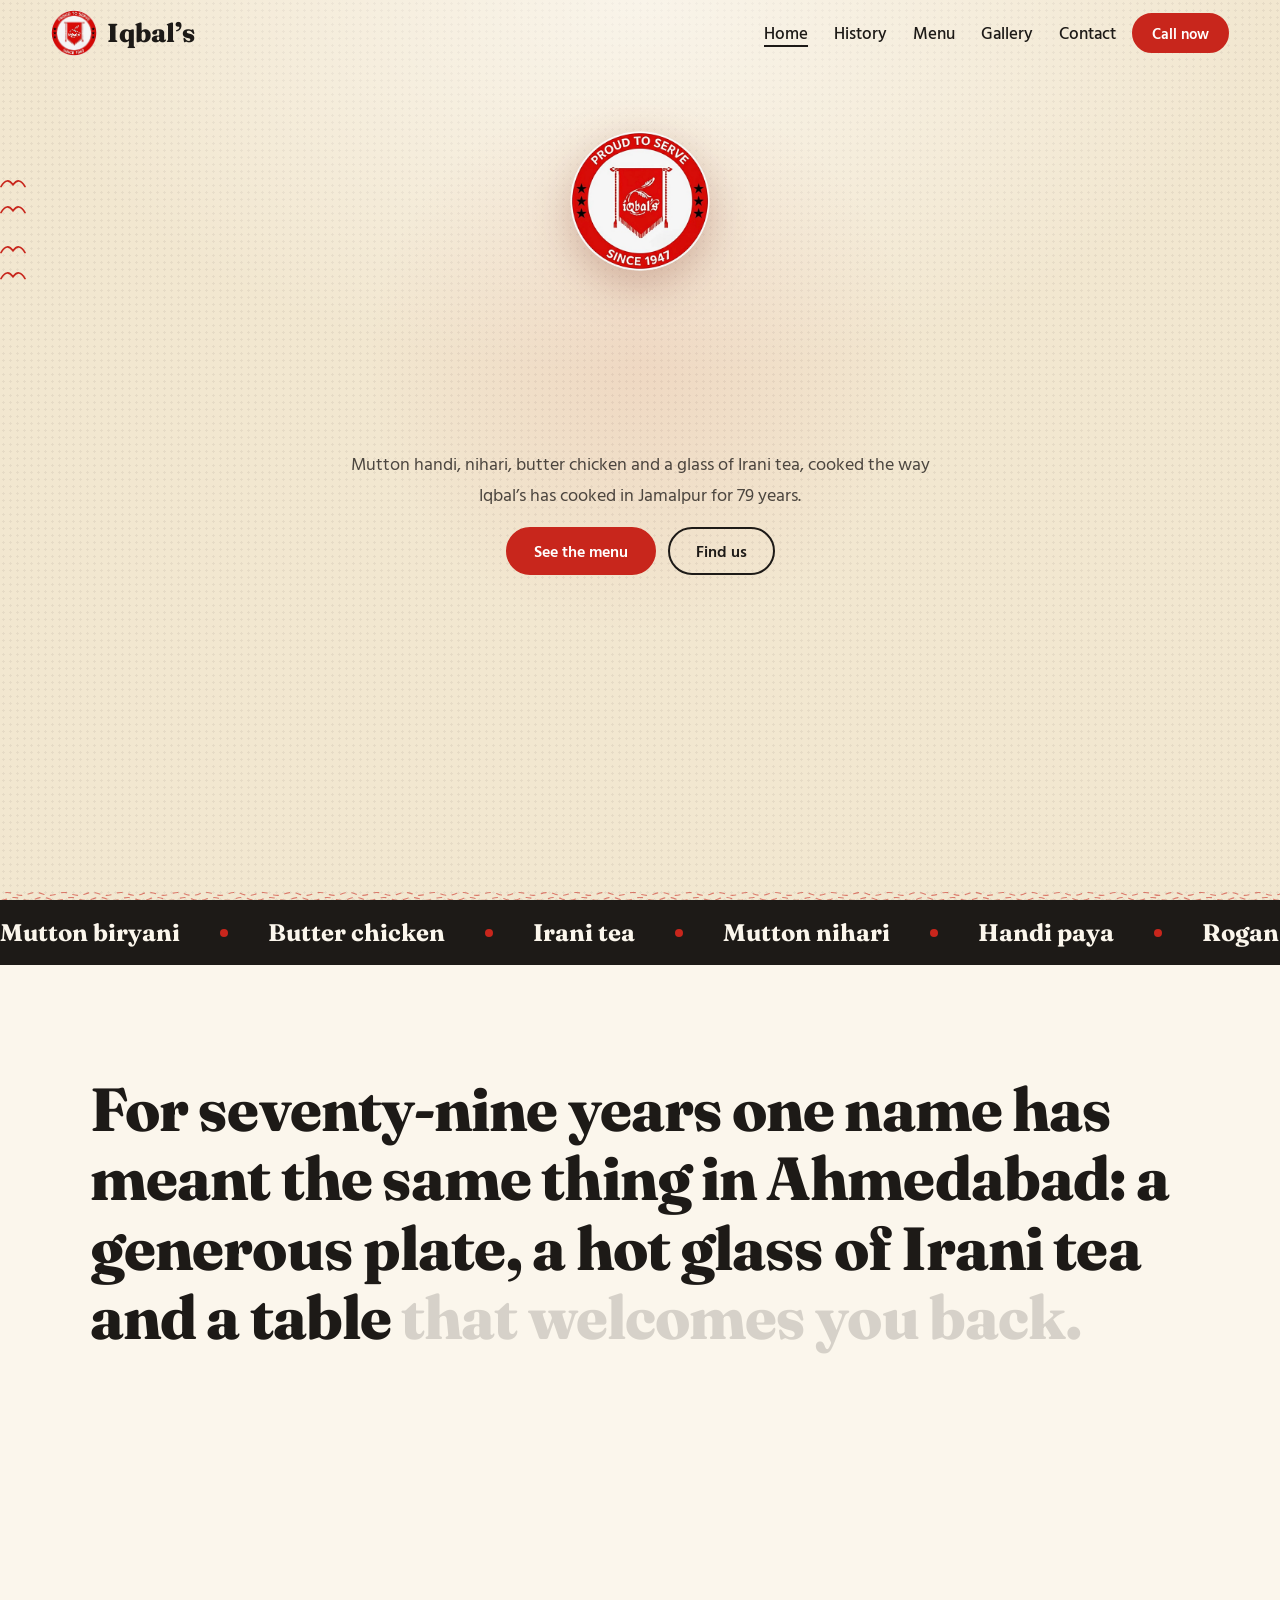
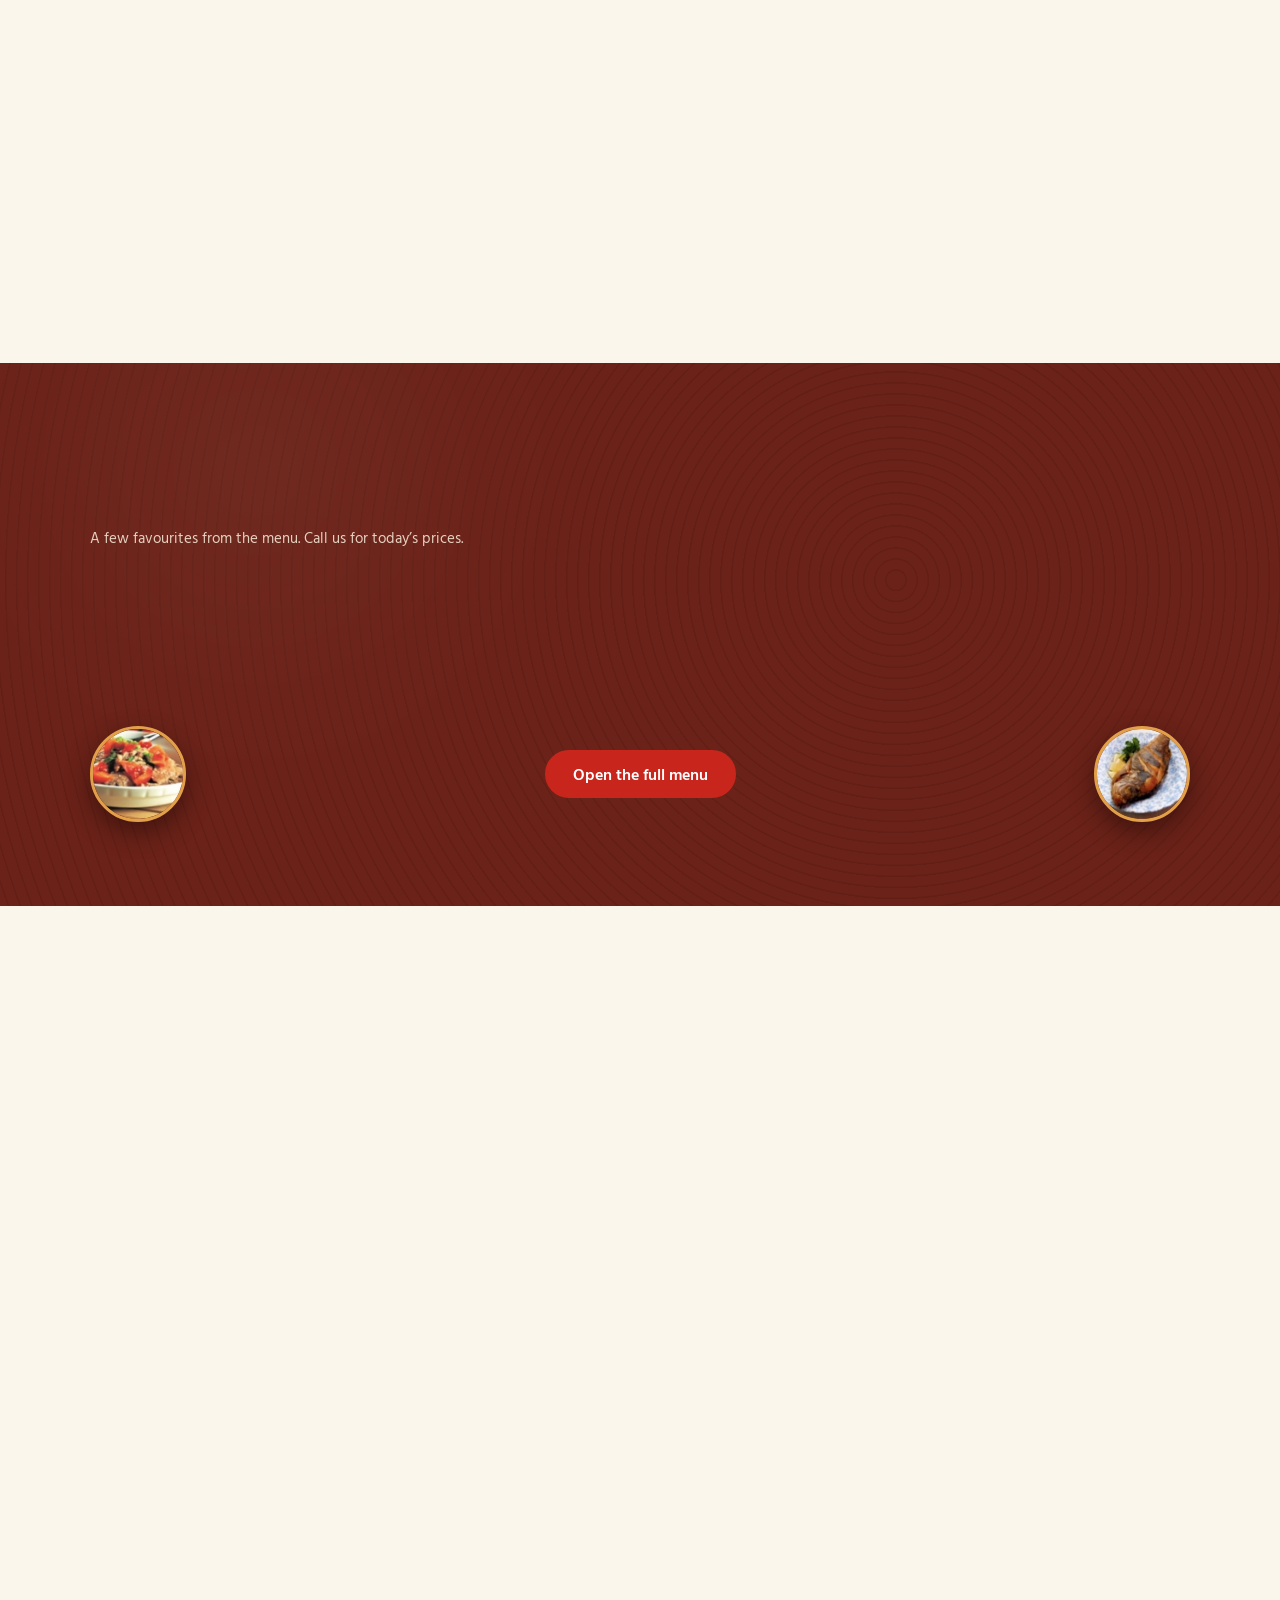
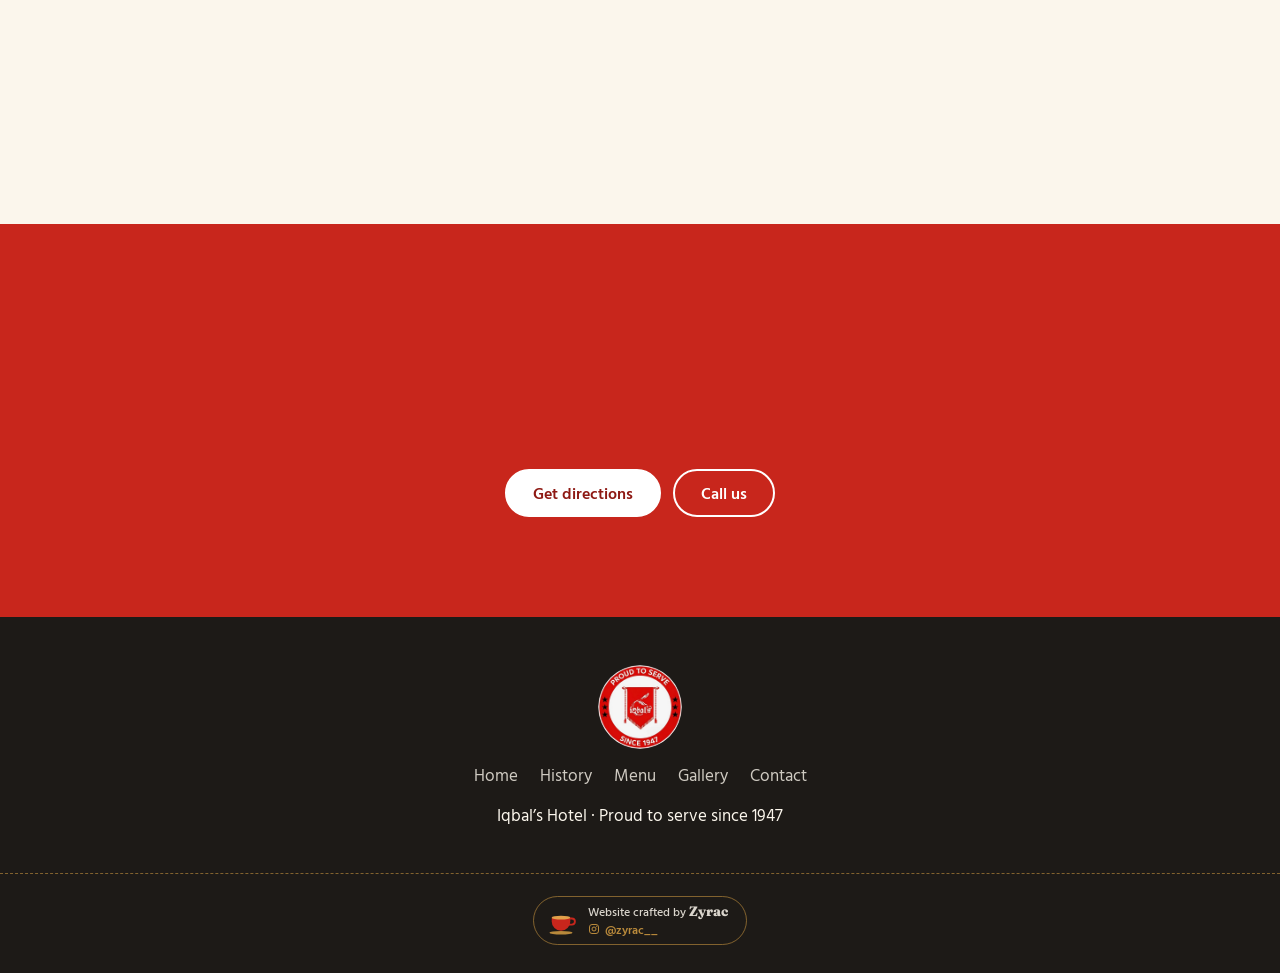
==== commit aa3db9be: "design update v 2" ====
--- a/index.html
+++ b/index.html
@@ -7,13 +7,13 @@
 <script>try{if(sessionStorage.getItem("iq"))document.documentElement.className="nl"}catch(e){}</script>
 <link rel="preconnect" href="https://fonts.googleapis.com">
 <link href="https://fonts.googleapis.com/css2?family=Fraunces:opsz,wght@9..144,400;9..144,600;9..144,800&family=Hind+Vadodara:wght@400;500;600&display=swap" rel="stylesheet">
-<link rel="stylesheet" href="style.css">
+<link rel="stylesheet" href="style.css?v=1795587634">
 </head><body>
 <div id="loader" aria-hidden="true"><div class="cp cl"><i></i></div><div class="cp cr"><i></i></div><div class="lc"><div class="lw"><svg viewBox="0 0 100 100"><circle class="rt" cx="50" cy="50" r="48.5"/><circle class="rg" cx="50" cy="50" r="48.5"/></svg><img class="ll" src="assets/logo.png" alt=""></div><p class="lt">Since 1947</p></div></div><div class="bar" aria-hidden="true"></div>
 <header id="nav"><a class="brand" href="index.html" aria-label="Iqbal’s Hotel home"><img src="assets/logo.png" alt=""><span>Iqbal’s</span></a>
 <nav aria-label="Main"><a href="index.html" aria-current="page">Home</a><a href="history.html">History</a><a href="menu.html">Menu</a><a href="gallery.html">Gallery</a><a href="contact.html">Contact</a></nav><a class="btn sm" data-call href="tel:+918866823232">Call now</a>
 <button class="burger" aria-label="Open menu" aria-expanded="false"><span></span><span></span></button></header>
-<main><section class="hero hm"><div class="deco" aria-hidden="true"><svg class="sun" viewBox="-100 -100 200 200" aria-hidden="true"><g class="spin"><circle class="dr" pathLength="1" style="--e:0.3s" cx="0" cy="0" r="34"/><circle class="dr" pathLength="1" style="--e:0.4s" cx="0" cy="0" r="52"/><path class="dr" pathLength="1" style="--e:0.50s" d="M62 0 L92 0"/><path class="dr" pathLength="1" style="--e:0.53s" d="M59.89 16.05 L77.27 20.71"/><path class="dr" pathLength="1" style="--e:0.56s" d="M53.69 31 L79.67 46"/><path class="dr" pathLength="1" style="--e:0.59s" d="M43.84 43.84 L56.57 56.57"/><path class="dr" pathLength="1" style="--e:0.62s" d="M31 53.69 L46 79.67"/><path class="dr" pathLength="1" style="--e:0.65s" d="M16.05 59.89 L20.71 77.27"/><path class="dr" pathLength="1" style="--e:0.68s" d="M0 62 L0 92"/><path class="dr" pathLength="1" style="--e:0.71s" d="M-16.05 59.89 L-20.71 77.27"/><path class="dr" pathLength="1" style="--e:0.74s" d="M-31 53.69 L-46 79.67"/><path class="dr" pathLength="1" style="--e:0.77s" d="M-43.84 43.84 L-56.57 56.57"/><path class="dr" pathLength="1" style="--e:0.80s" d="M-53.69 31 L-79.67 46"/><path class="dr" pathLength="1" style="--e:0.83s" d="M-59.89 16.05 L-77.27 20.71"/><path class="dr" pathLength="1" style="--e:0.86s" d="M-62 0 L-92 0"/><path class="dr" pathLength="1" style="--e:0.89s" d="M-59.89 -16.05 L-77.27 -20.71"/><path class="dr" pathLength="1" style="--e:0.92s" d="M-53.69 -31 L-79.67 -46"/><path class="dr" pathLength="1" style="--e:0.95s" d="M-43.84 -43.84 L-56.57 -56.57"/><path class="dr" pathLength="1" style="--e:0.98s" d="M-31 -53.69 L-46 -79.67"/><path class="dr" pathLength="1" style="--e:1.01s" d="M-16.05 -59.89 L-20.71 -77.27"/><path class="dr" pathLength="1" style="--e:1.04s" d="M0 -62 L0 -92"/><path class="dr" pathLength="1" style="--e:1.07s" d="M16.05 -59.89 L20.71 -77.27"/><path class="dr" pathLength="1" style="--e:1.10s" d="M31 -53.69 L46 -79.67"/><path class="dr" pathLength="1" style="--e:1.13s" d="M43.84 -43.84 L56.57 -56.57"/><path class="dr" pathLength="1" style="--e:1.16s" d="M53.69 -31 L79.67 -46"/><path class="dr" pathLength="1" style="--e:1.19s" d="M59.89 -16.05 L77.27 -20.71"/></g></svg><svg class="kite k1" viewBox="0 0 70 150" aria-hidden="true"><path class="dr" pathLength="1" style="--e:1.20s" d="M35 4 L56 36 L35 78 L14 36 Z"/><path class="dr" pathLength="1" style="--e:1.40s" d="M35 4 V78 M14 36 H56"/><path class="dr" pathLength="1" style="--e:1.60s" d="M35 78 C41 98 27 112 35 132 C39 142 33 148 35 148"/></svg><svg class="kite k2" viewBox="0 0 70 150" aria-hidden="true"><path class="dr" pathLength="1" style="--e:1.60s" d="M35 4 L56 36 L35 78 L14 36 Z"/><path class="dr" pathLength="1" style="--e:1.80s" d="M35 4 V78 M14 36 H56"/><path class="dr" pathLength="1" style="--e:2.00s" d="M35 78 C41 98 27 112 35 132 C39 142 33 148 35 148"/></svg><svg class="kite k3" viewBox="0 0 70 150" aria-hidden="true"><path class="dr" pathLength="1" style="--e:2.00s" d="M35 4 L56 36 L35 78 L14 36 Z"/><path class="dr" pathLength="1" style="--e:2.20s" d="M35 4 V78 M14 36 H56"/><path class="dr" pathLength="1" style="--e:2.40s" d="M35 78 C41 98 27 112 35 132 C39 142 33 148 35 148"/></svg><div class="bird" style="top:196px;--t:38s;--d:-4s"><svg viewBox="0 0 30 14"><path d="M1 10 Q8 -2 15 8 Q22 -2 29 10"/></svg></div><div class="bird" style="top:236px;--t:46s;--d:-19s"><svg viewBox="0 0 30 14"><path d="M1 10 Q8 -2 15 8 Q22 -2 29 10"/></svg></div><div class="bird" style="top:170px;--t:52s;--d:-33s"><svg viewBox="0 0 30 14"><path d="M1 10 Q8 -2 15 8 Q22 -2 29 10"/></svg></div><div class="bird" style="top:262px;--t:42s;--d:-9s"><svg viewBox="0 0 30 14"><path d="M1 10 Q8 -2 15 8 Q22 -2 29 10"/></svg></div></div><div class="hero-in"><div class="bw"><img class="badge" src="assets/logo.png" alt="Iqbal’s, proud to serve since 1947"></div><h1 data-split>Ahmedabad’s table since 1947.</h1><p>Mutton handi, nihari, butter chicken and a glass of Irani tea, cooked the way Iqbal’s has cooked in Jamalpur for <span data-yrs>79</span> years.</p><div class="cta"><a class="btn" href="menu.html">See the menu</a><a class="btn ghost" href="contact.html">Find us</a></div></div><div class="skywrap" aria-hidden="true"><svg class="sky" data-rf="rf5" viewBox="0 30 1800 300" preserveAspectRatio="xMidYMax meet"><defs><pattern id="ht5" width="4.5" height="4.5" patternUnits="userSpaceOnUse" patternTransform="rotate(40)"><line x1="0" y1="0" x2="0" y2="4.5" stroke="#c8261c" stroke-width="1.1" opacity=".5"/></pattern><filter id="rf5" x="-1%" y="-3%" width="102%" height="106%"><feTurbulence type="fractalNoise" baseFrequency=".04" numOctaves="2" seed="4" result="n"/><feDisplacementMap in="SourceGraphic" in2="n" scale="2.2"/></filter></defs><path class="fl" style="--e:0.30s;fill:#d9b57c" d="M-1200 300 H2800 V313 H-1200Z"/><path class="wave" d="M-1200 321 q10 -4 20 0 t20 0 t20 0 t20 0 t20 0 t20 0 t20 0 t20 0 t20 0 t20 0 t20 0 t20 0 t20 0 t20 0 t20 0 t20 0 t20 0 t20 0 t20 0 t20 0 t20 0 t20 0 t20 0 t20 0 t20 0 t20 0 t20 0 t20 0 t20 0 t20 0 t20 0 t20 0 t20 0 t20 0 t20 0 t20 0 t20 0 t20 0 t20 0 t20 0 t20 0 t20 0 t20 0 t20 0 t20 0 t20 0 t20 0 t20 0 t20 0 t20 0 t20 0 t20 0 t20 0 t20 0 t20 0 t20 0 t20 0 t20 0 t20 0 t20 0 t20 0 t20 0 t20 0 t20 0 t20 0 t20 0 t20 0 t20 0 t20 0 t20 0 t20 0 t20 0 t20 0 t20 0 t20 0 t20 0 t20 0 t20 0 t20 0 t20 0 t20 0 t20 0 t20 0 t20 0 t20 0 t20 0 t20 0 t20 0 t20 0 t20 0 t20 0 t20 0 t20 0 t20 0 t20 0 t20 0 t20 0 t20 0 t20 0 t20 0 t20 0 t20 0 t20 0 t20 0 t20 0 t20 0 t20 0 t20 0 t20 0 t20 0 t20 0 t20 0 t20 0 t20 0 t20 0 t20 0 t20 0 t20 0 t20 0 t20 0 t20 0 t20 0 t20 0 t20 0 t20 0 t20 0 t20 0 t20 0 t20 0 t20 0 t20 0 t20 0 t20 0 t20 0 t20 0 t20 0 t20 0 t20 0 t20 0 t20 0 t20 0 t20 0 t20 0 t20 0 t20 0 t20 0 t20 0 t20 0 t20 0 t20 0 t20 0 t20 0 t20 0 t20 0 t20 0 t20 0 t20 0 t20 0 t20 0 t20 0 t20 0 t20 0 t20 0 t20 0 t20 0 t20 0 t20 0 t20 0 t20 0 t20 0 t20 0 t20 0 t20 0 t20 0 t20 0 t20 0 t20 0 t20 0 t20 0 t20 0 t20 0 t20 0 t20 0 t20 0 t20 0 t20 0 t20 0 t20 0 t20 0 t20 0 t20 0 t20 0 t20 0 t20 0 t20 0 t20 0 t20 0 t20 0 t20 0 t20 0 t20 0"/><path class="wave" style="animation-delay:-2s" d="M-1190 328 q10 -4 20 0 t20 0 t20 0 t20 0 t20 0 t20 0 t20 0 t20 0 t20 0 t20 0 t20 0 t20 0 t20 0 t20 0 t20 0 t20 0 t20 0 t20 0 t20 0 t20 0 t20 0 t20 0 t20 0 t20 0 t20 0 t20 0 t20 0 t20 0 t20 0 t20 0 t20 0 t20 0 t20 0 t20 0 t20 0 t20 0 t20 0 t20 0 t20 0 t20 0 t20 0 t20 0 t20 0 t20 0 t20 0 t20 0 t20 0 t20 0 t20 0 t20 0 t20 0 t20 0 t20 0 t20 0 t20 0 t20 0 t20 0 t20 0 t20 0 t20 0 t20 0 t20 0 t20 0 t20 0 t20 0 t20 0 t20 0 t20 0 t20 0 t20 0 t20 0 t20 0 t20 0 t20 0 t20 0 t20 0 t20 0 t20 0 t20 0 t20 0 t20 0 t20 0 t20 0 t20 0 t20 0 t20 0 t20 0 t20 0 t20 0 t20 0 t20 0 t20 0 t20 0 t20 0 t20 0 t20 0 t20 0 t20 0 t20 0 t20 0 t20 0 t20 0 t20 0 t20 0 t20 0 t20 0 t20 0 t20 0 t20 0 t20 0 t20 0 t20 0 t20 0 t20 0 t20 0 t20 0 t20 0 t20 0 t20 0 t20 0 t20 0 t20 0 t20 0 t20 0 t20 0 t20 0 t20 0 t20 0 t20 0 t20 0 t20 0 t20 0 t20 0 t20 0 t20 0 t20 0 t20 0 t20 0 t20 0 t20 0 t20 0 t20 0 t20 0 t20 0 t20 0 t20 0 t20 0 t20 0 t20 0 t20 0 t20 0 t20 0 t20 0 t20 0 t20 0 t20 0 t20 0 t20 0 t20 0 t20 0 t20 0 t20 0 t20 0 t20 0 t20 0 t20 0 t20 0 t20 0 t20 0 t20 0 t20 0 t20 0 t20 0 t20 0 t20 0 t20 0 t20 0 t20 0 t20 0 t20 0 t20 0 t20 0 t20 0 t20 0 t20 0 t20 0 t20 0 t20 0 t20 0 t20 0 t20 0 t20 0 t20 0 t20 0 t20 0 t20 0 t20 0 t20 0 t20 0 t20 0 t20 0"/><path class="dr" pathLength="1" style="--e:0.20s" d="M-1200 300 H2800"/><g class="mon" data-n="Jama Masjid" data-cx="140"><rect class="hit" x="20" y="30" width="240" height="272"/><path class="fl" style="--e:1.55s;fill:#e8c58c" d="M104 300 V190 H176 V300Z"/><path class="fl" style="--e:1.55s;fill:url(#ht5)" d="M140 190 H176 V300 H140Z"/><path class="fl" style="--e:1.55s;fill:#6e1510" d="M120 300 V262 A40 40 0 0 1 140 227.36 A40 40 0 0 1 160 262 V300Z"/><path class="fl" style="--e:1.55s;fill:#e8c58c" d="M110 190 V182 H170 V190Z"/><path class="fl" style="--e:1.55s;fill:#f3dfb7" d="M118 182 A22 22 0 0 1 162 182Z"/><path class="fl" style="--e:1.55s;fill:#f3dfb7" d="M36 300 V240 H86 V300Z"/><path class="fl" style="--e:1.55s;fill:#f3dfb7" d="M 244 300 V 240 H 194 V 300 Z"/><path class="fl" style="--e:1.55s;fill:url(#ht5)" d="M42 300 V240 H78 V300Z"/><path class="fl" style="--e:1.55s;fill:url(#ht5)" d="M 238 300 V 240 H 202 V 300 Z"/><path class="fl" style="--e:1.55s;fill:#e8c58c" d="M34 240 V232 H88 V240Z"/><path class="fl" style="--e:1.55s;fill:#e8c58c" d="M 246 240 V 232 H 192 V 240 Z"/><path class="fl" style="--e:1.55s;fill:#f3dfb7" d="M46 232 A16 16 0 0 1 78 232Z"/><path class="fl" style="--e:1.55s;fill:#f3dfb7" d="M 234 232 A 16 16 0 0 0 202 232 Z"/><path class="fl" style="--e:1.55s;fill:#e8c58c" d="M88 300 V150 H100 V300Z"/><path class="fl" style="--e:1.55s;fill:#e8c58c" d="M 192 300 V 150 H 180 V 300 Z"/><path class="fl" style="--e:1.55s;fill:#f3dfb7" d="M88 150 A6 6 0 0 1 100 150Z"/><path class="fl" style="--e:1.55s;fill:#f3dfb7" d="M 192 150 A 6 6 0 0 0 180 150 Z"/><path class="dr" pathLength="1" style="--e:0.55s" d="M104 300 V190 H176 V300"/><path class="dr" pathLength="1" style="--e:0.60s" d="M120 300 V262 A40 40 0 0 1 140 227.36 A40 40 0 0 1 160 262 V300"/><path class="dr" pathLength="1" style="--e:0.65s" d="M127 300 V264 A26 26 0 0 1 140 241.48 A26 26 0 0 1 153 264 V300"/><path class="dr" pathLength="1" style="--e:0.70s" d="M100 190 H180"/><path class="dr" pathLength="1" style="--e:0.75s" d="M110 190 V182 H170 V190"/><path class="dr" pathLength="1" style="--e:0.80s" d="M118 182 A22 22 0 0 1 162 182"/><path class="dr" pathLength="1" style="--e:0.85s" d="M120.4 172 H159.6"/><path class="dr" pathLength="1" style="--e:0.90s" d="M127.4 164 H152.6"/><path class="dr" pathLength="1" style="--e:0.95s" d="M140 160 V148"/><path class="dr" pathLength="1" style="--e:1.00s" d="M136 148 H144"/><path class="dr" pathLength="1" style="--e:1.05s" d="M88 300 V150"/><path class="dr" pathLength="1" style="--e:1.05s" d="M 192 300 V 150"/><path class="dr" pathLength="1" style="--e:1.10s" d="M100 300 V150"/><path class="dr" pathLength="1" style="--e:1.10s" d="M 180 300 V 150"/><path class="dr" pathLength="1" style="--e:1.15s" d="M86 150 H102"/><path class="dr" pathLength="1" style="--e:1.15s" d="M 194 150 H 178"/><path class="dr" pathLength="1" style="--e:1.20s" d="M88 150 A6 6 0 0 1 100 150"/><path class="dr" pathLength="1" style="--e:1.20s" d="M 192 150 A 6 6 0 0 0 180 150"/><path class="dr" pathLength="1" style="--e:1.25s" d="M88 180 H100"/><path class="dr" pathLength="1" style="--e:1.25s" d="M 192 180 H 180"/><path class="dr" pathLength="1" style="--e:1.30s" d="M88 215 H100"/><path class="dr" pathLength="1" style="--e:1.30s" d="M 192 215 H 180"/><path class="dr" pathLength="1" style="--e:1.35s" d="M88 250 H100"/><path class="dr" pathLength="1" style="--e:1.35s" d="M 192 250 H 180"/><path class="dr" pathLength="1" style="--e:1.40s" d="M36 240 H86"/><path class="dr" pathLength="1" style="--e:1.40s" d="M 244 240 H 194"/><path class="dr" pathLength="1" style="--e:1.45s" d="M42 300 V240"/><path class="dr" pathLength="1" style="--e:1.45s" d="M 238 300 V 240"/><path class="dr" pathLength="1" style="--e:1.50s" d="M54 300 V240"/><path class="dr" pathLength="1" style="--e:1.50s" d="M 226 300 V 240"/><path class="dr" pathLength="1" style="--e:1.55s" d="M66 300 V240"/><path class="dr" pathLength="1" style="--e:1.55s" d="M 214 300 V 240"/><path class="dr" pathLength="1" style="--e:1.60s" d="M78 300 V240"/><path class="dr" pathLength="1" style="--e:1.60s" d="M 202 300 V 240"/><path class="dr" pathLength="1" style="--e:1.65s" d="M34 232 H88"/><path class="dr" pathLength="1" style="--e:1.65s" d="M 246 232 H 192"/><path class="dr" pathLength="1" style="--e:1.70s" d="M46 232 A16 16 0 0 1 78 232"/><path class="dr" pathLength="1" style="--e:1.70s" d="M 234 232 A 16 16 0 0 0 202 232"/><path class="dr" pathLength="1" style="--e:1.75s" d="M48.1 224 H75.9"/><path class="dr" pathLength="1" style="--e:1.75s" d="M 231.9 224 H 204.1"/><path class="dr" pathLength="1" style="--e:1.80s" d="M62 216 V208"/><path class="dr" pathLength="1" style="--e:1.80s" d="M 218 216 V 208"/></g><g class="mon" data-n="Teen Darwaza" data-cx="400"><rect class="hit" x="290" y="30" width="220" height="272"/><path class="fl" style="--e:2.05s;fill:#e8c58c" d="M304 300 V196 H496 V300Z"/><path class="fl" style="--e:2.05s;fill:#f3dfb7" d="M298 196 H502 V204 H298Z"/><path class="fl" style="--e:2.05s;fill:#6e1510" d="M376 300 V262 A48 48 0 0 1 400 220.43 A48 48 0 0 1 424 262 V300Z"/><path class="fl" style="--e:2.05s;fill:#6e1510" d="M388 204 V184 A24 24 0 0 1 400 163.22 A24 24 0 0 1 412 184 V204Z"/><path class="fl" style="--e:2.05s;fill:#6e1510" d="M322 300 V270 A32 32 0 0 1 338 242.29 A32 32 0 0 1 354 270 V300Z"/><path class="fl" style="--e:2.05s;fill:#6e1510" d="M 478 300 V 270 A 32 32 0 0 0 462 242.29 A 32 32 0 0 0 446 270 V 300 Z"/><path class="fl" style="--e:2.05s;fill:#f3dfb7" d="M360 300 V196 H370 V300Z"/><path class="fl" style="--e:2.05s;fill:#f3dfb7" d="M 440 300 V 196 H 430 V 300 Z"/><path class="fl" style="--e:2.05s;fill:#f3dfb7" d="M304 300 V196 H314 V300Z"/><path class="fl" style="--e:2.05s;fill:#f3dfb7" d="M 496 300 V 196 H 486 V 300 Z"/><path class="fl" style="--e:2.05s;fill:url(#ht5)" d="M365 300 V196 H370 V300Z"/><path class="fl" style="--e:2.05s;fill:url(#ht5)" d="M 435 300 V 196 H 430 V 300 Z"/><path class="dr" pathLength="1" style="--e:1.05s" d="M376 300 V262 A48 48 0 0 1 400 220.43 A48 48 0 0 1 424 262 V300"/><path class="dr" pathLength="1" style="--e:1.10s" d="M384 300 V264 A32 32 0 0 1 400 236.29 A32 32 0 0 1 416 264 V300"/><path class="dr" pathLength="1" style="--e:1.15s" d="M298 196 H502"/><path class="dr" pathLength="1" style="--e:1.20s" d="M298 204 H502"/><path class="dr" pathLength="1" style="--e:1.25s" d="M388 204 V184 A24 24 0 0 1 400 163.22 A24 24 0 0 1 412 184 V204"/><path class="dr" pathLength="1" style="--e:1.30s" d="M322 300 V270 A32 32 0 0 1 338 242.29 A32 32 0 0 1 354 270 V300"/><path class="dr" pathLength="1" style="--e:1.30s" d="M 478 300 V 270 A 32 32 0 0 0 462 242.29 A 32 32 0 0 0 446 270 V 300"/><path class="dr" pathLength="1" style="--e:1.35s" d="M328 300 V272 A20 20 0 0 1 338 254.68 A20 20 0 0 1 348 272 V300"/><path class="dr" pathLength="1" style="--e:1.35s" d="M 472 300 V 272 A 20 20 0 0 0 462 254.68 A 20 20 0 0 0 452 272 V 300"/><path class="dr" pathLength="1" style="--e:1.40s" d="M360 300 V196 M370 300 V196 M360 224 H370 M360 248 H370 M360 272 H370 M360 196 L365 182 L370 196"/><path class="dr" pathLength="1" style="--e:1.40s" d="M 440 300 V 196 M 430 300 V 196 M 440 224 H 430 M 440 248 H 430 M 440 272 H 430 M 440 196 L 435 182 L 430 196"/><path class="dr" pathLength="1" style="--e:1.45s" d="M304 300 V196 M314 300 V196 M304 224 H314 M304 248 H314 M304 272 H314 M304 196 L309 182 L314 196"/><path class="dr" pathLength="1" style="--e:1.45s" d="M 496 300 V 196 M 486 300 V 196 M 496 224 H 486 M 496 248 H 486 M 496 272 H 486 M 496 196 L 491 182 L 486 196"/></g><g class="mon" data-n="Sidi Saiyyed Jali" data-cx="650"><rect class="hit" x="540" y="30" width="220" height="272"/><path class="fl" style="--e:2.55s;fill:#e8c58c" d="M548 300 V152 H752 V300Z"/><path class="fl" style="--e:2.55s;fill:#d9b57c" d="M550 300 V267 A100 100 0 0 1 750 267 V300Z"/><path class="fl" style="--e:2.55s;fill:#fffaf0" d="M562 300 V267 A88 88 0 0 1 738 267 V300Z"/><path class="fl" style="--e:2.55s;fill:url(#ht5)" d="M548 300 V152 H650 V300Z"/><path class="dr" pathLength="1" style="--e:1.55s" d="M548 300 V152 H752 V300"/><path class="dr" pathLength="1" style="--e:1.60s" d="M550 300 V267 A100 100 0 0 1 750 267 V300"/><path class="dr" pathLength="1" style="--e:1.65s" d="M562 300 V267 A88 88 0 0 1 738 267 V300"/><path class="dr" pathLength="1" style="--e:1.70s" d="M650 300 V278"/><path class="dr" pathLength="1" style="--e:1.75s" d="M650 278 C634 262 666 246 650 230 C640 218 656 206 650 192"/><path class="dr" pathLength="1" style="--e:1.80s" d="M650 278 C666 262 634 246 650 230"/><path class="dr" pathLength="1" style="--e:1.85s" d="M650 192 C642 186 642 176 650 178 C658 176 658 186 650 192"/><path class="dr" pathLength="1" style="--e:1.90s" d="M650 268 C628 268 612 256 610 238 C609 226 620 220 626 228 C630 234 624 240 619 237"/><path class="dr" pathLength="1" style="--e:1.90s" d="M 650 268 C 672 268 688 256 690 238 C 691 226 680 220 674 228 C 670 234 676 240 681 237"/><path class="dr" pathLength="1" style="--e:1.95s" d="M650 240 C632 238 624 224 628 210 C631 200 642 200 642 208"/><path class="dr" pathLength="1" style="--e:1.95s" d="M 650 240 C 668 238 676 224 672 210 C 669 200 658 200 658 208"/><path class="dr" pathLength="1" style="--e:2.00s" d="M584 300 L588 292 L580 284 L588 276 L580 268 L586 260"/><path class="dr" pathLength="1" style="--e:2.00s" d="M 716 300 L 712 292 L 720 284 L 712 276 L 720 268 L 714 260"/><path class="dr" pathLength="1" style="--e:2.05s" d="M586 260 C576 256 570 248 568 240"/><path class="dr" pathLength="1" style="--e:2.05s" d="M 714 260 C 724 256 730 248 732 240"/><path class="dr" pathLength="1" style="--e:2.10s" d="M586 260 C582 246 578 236 582 224"/><path class="dr" pathLength="1" style="--e:2.10s" d="M 714 260 C 718 246 722 236 718 224"/><path class="dr" pathLength="1" style="--e:2.15s" d="M586 260 C594 248 598 238 594 226"/><path class="dr" pathLength="1" style="--e:2.15s" d="M 714 260 C 706 248 702 238 706 226"/><path class="dr" pathLength="1" style="--e:2.20s" d="M586 260 C596 258 604 252 608 244"/><path class="dr" pathLength="1" style="--e:2.20s" d="M 714 260 C 704 258 696 252 692 244"/><path class="dr" pathLength="1" style="--e:2.25s" d="M0 0C5 -5 5 -12 0 -17C-5 -12 -5 -5 0 0Z" transform="translate(610 238) rotate(-40)"/><path class="dr" pathLength="1" style="--e:2.25s" d="M0 0C5 -5 5 -12 0 -17C-5 -12 -5 -5 0 0Z" transform="translate(690 238) scale(-1 1) rotate(-40)"/><path class="dr" pathLength="1" style="--e:2.30s" d="M0 0C5 -5 5 -12 0 -17C-5 -12 -5 -5 0 0Z" transform="translate(628 210) rotate(20)"/><path class="dr" pathLength="1" style="--e:2.30s" d="M0 0C5 -5 5 -12 0 -17C-5 -12 -5 -5 0 0Z" transform="translate(672 210) scale(-1 1) rotate(20)"/><path class="dr" pathLength="1" style="--e:2.35s" d="M0 0C5 -5 5 -12 0 -17C-5 -12 -5 -5 0 0Z" transform="translate(618 276) rotate(-70)"/><path class="dr" pathLength="1" style="--e:2.35s" d="M0 0C5 -5 5 -12 0 -17C-5 -12 -5 -5 0 0Z" transform="translate(682 276) scale(-1 1) rotate(-70)"/></g><g class="mon" data-n="Bhadra Fort" data-cx="890"><rect class="hit" x="780" y="30" width="220" height="272"/><path class="fl" style="--e:3.05s;fill:#e8c58c" d="M846 300 V150 H934 V300Z"/><path class="fl" style="--e:3.05s;fill:url(#ht5)" d="M890 150 H934 V300 H890Z"/><path class="fl" style="--e:3.05s;fill:#6e1510" d="M862 300 V236 A56 56 0 0 1 890 187.5 A56 56 0 0 1 918 236 V300Z"/><path class="fl" style="--e:3.05s;fill:#f3dfb7" d="M870 182 V164 H910 V182Z"/><path class="fl" style="--e:3.05s;fill:#e8c58c" d="M876 164 A14 14 0 0 1 904 164Z"/><path class="fl" style="--e:3.05s;fill:#f3dfb7" d="M806 300 V198 H846 V300Z"/><path class="fl" style="--e:3.05s;fill:#f3dfb7" d="M 974 300 V 198 H 934 V 300 Z"/><path class="fl" style="--e:3.05s;fill:url(#ht5)" d="M830 300 V198 H846 V300Z"/><path class="fl" style="--e:3.05s;fill:url(#ht5)" d="M 950 300 V 198 H 934 V 300 Z"/><path class="fl" style="--e:3.05s;fill:#f3dfb7" d="M780 300 V256 H806 V300Z"/><path class="fl" style="--e:3.05s;fill:#f3dfb7" d="M 1000 300 V 256 H 974 V 300 Z"/><path class="dr" pathLength="1" style="--e:2.05s" d="M846 300 V150 H934 V300"/><path class="dr" pathLength="1" style="--e:2.10s" d="M862 300 V236 A56 56 0 0 1 890 187.5 A56 56 0 0 1 918 236 V300"/><path class="dr" pathLength="1" style="--e:2.15s" d="M870 300 V238 A40 40 0 0 1 890 203.36 A40 40 0 0 1 910 238 V300"/><path class="dr" pathLength="1" style="--e:2.20s" d="M850 150 V140 H857 V150 M862 150 V140 H869 V150 M922 150 V140 H929 V150"/><path class="dr" pathLength="1" style="--e:2.25s" d="M870 182 V164 H910 V182"/><path class="dr" pathLength="1" style="--e:2.30s" d="M866 182 H914"/><path class="dr" pathLength="1" style="--e:2.35s" d="M876 164 A14 14 0 0 1 904 164"/><path class="dr" pathLength="1" style="--e:2.40s" d="M890 150 V142"/><path class="dr" pathLength="1" style="--e:2.45s" d="M872 182 L876 190"/><path class="dr" pathLength="1" style="--e:2.50s" d="M908 182 L904 190"/><path class="dr" pathLength="1" style="--e:2.55s" d="M806 300 V198 H846"/><path class="dr" pathLength="1" style="--e:2.55s" d="M 974 300 V 198 H 934"/><path class="dr" pathLength="1" style="--e:2.60s" d="M818 300 V198"/><path class="dr" pathLength="1" style="--e:2.60s" d="M 962 300 V 198"/><path class="dr" pathLength="1" style="--e:2.65s" d="M830 300 V198"/><path class="dr" pathLength="1" style="--e:2.65s" d="M 950 300 V 198"/><path class="dr" pathLength="1" style="--e:2.70s" d="M806 198 V189 H812 V198 M816 198 V189 H822 V198 M826 198 V189 H832 V198 M836 198 V189 H842 V198"/><path class="dr" pathLength="1" style="--e:2.70s" d="M 974 198 V 189 H 968 V 198 M 964 198 V 189 H 958 V 198 M 954 198 V 189 H 948 V 198 M 944 198 V 189 H 938 V 198"/><path class="dr" pathLength="1" style="--e:2.75s" d="M780 300 V256 H806"/><path class="dr" pathLength="1" style="--e:2.75s" d="M 1000 300 V 256 H 974"/><path class="dr" pathLength="1" style="--e:2.80s" d="M780 256 V248 H786 V256 M790 256 V248 H796 V256 M800 256 V248 H806 V256"/><path class="dr" pathLength="1" style="--e:2.80s" d="M 1000 256 V 248 H 994 V 256 M 990 256 V 248 H 984 V 256 M 980 256 V 248 H 974 V 256"/></g><g class="mon" data-n="Sidi Bashir Mosque" data-cx="1100"><rect class="hit" x="1030" y="30" width="140" height="272"/><path class="fl" style="--e:3.55s;fill:#e8c58c" d="M1068 300 V196 H1132 V300Z"/><path class="fl" style="--e:3.55s;fill:#6e1510" d="M1072 300 V252 A56 56 0 0 1 1100 203.5 A56 56 0 0 1 1128 252 V300Z"/><path class="fl" style="--e:3.55s;fill:#e8c58c" d="M1048 300 L1052 110 H1064 L1068 300Z"/><path class="fl" style="--e:3.55s;fill:#e8c58c" d="M 1152 300 L 1148 110 H 1136 L 1132 300 Z"/><path class="fl" style="--e:3.55s;fill:url(#ht5)" d="M1058 300 L1058 110 H1064 L1068 300Z"/><path class="fl" style="--e:3.55s;fill:url(#ht5)" d="M 1142 300 L 1142 110 H 1136 L 1132 300 Z"/><path class="fl" style="--e:3.55s;fill:#f3dfb7" d="M1042 240 H1074 V245 H1042Z"/><path class="fl" style="--e:3.55s;fill:#f3dfb7" d="M 1158 240 H 1126 V 245 H 1158 Z"/><path class="fl" style="--e:3.55s;fill:#f3dfb7" d="M1042 190 H1074 V195 H1042Z"/><path class="fl" style="--e:3.55s;fill:#f3dfb7" d="M 1158 190 H 1126 V 195 H 1158 Z"/><path class="fl" style="--e:3.55s;fill:#f3dfb7" d="M1042 145 H1074 V150 H1042Z"/><path class="fl" style="--e:3.55s;fill:#f3dfb7" d="M 1158 145 H 1126 V 150 H 1158 Z"/><path class="fl" style="--e:3.55s;fill:#f3dfb7" d="M1054 110 V100 H1062 V110Z"/><path class="fl" style="--e:3.55s;fill:#f3dfb7" d="M 1146 110 V 100 H 1138 V 110 Z"/><path class="dr" pathLength="1" style="--e:2.55s" d="M1068 300 V196 H1132 V300"/><path class="dr" pathLength="1" style="--e:2.60s" d="M1072 300 V252 A56 56 0 0 1 1100 203.5 A56 56 0 0 1 1128 252 V300"/><path class="dr" pathLength="1" style="--e:2.65s" d="M1080 300 V254 A40 40 0 0 1 1100 219.36 A40 40 0 0 1 1120 254 V300"/><path class="dr" pathLength="1" style="--e:2.70s" d="M1062 196 H1138"/><path class="dr" pathLength="1" style="--e:2.75s" d="M1062 203 H1138"/><path class="dr" pathLength="1" style="--e:2.80s" d="M1048 300 L1052 110"/><path class="dr" pathLength="1" style="--e:2.80s" d="M 1152 300 L 1148 110"/><path class="dr" pathLength="1" style="--e:2.85s" d="M1068 300 L1064 110"/><path class="dr" pathLength="1" style="--e:2.85s" d="M 1132 300 L 1136 110"/><path class="dr" pathLength="1" style="--e:2.90s" d="M1042 240 H1074 M1045 245 H1071 M1047 245 V249 M1069 245 V249"/><path class="dr" pathLength="1" style="--e:2.90s" d="M 1158 240 H 1126 M 1155 245 H 1129 M 1153 245 V 249 M 1131 245 V 249"/><path class="dr" pathLength="1" style="--e:2.95s" d="M1042 190 H1074 M1045 195 H1071 M1047 195 V199 M1069 195 V199"/><path class="dr" pathLength="1" style="--e:2.95s" d="M 1158 190 H 1126 M 1155 195 H 1129 M 1153 195 V 199 M 1131 195 V 199"/><path class="dr" pathLength="1" style="--e:3.00s" d="M1042 145 H1074 M1045 150 H1071 M1047 150 V154 M1069 150 V154"/><path class="dr" pathLength="1" style="--e:3.00s" d="M 1158 145 H 1126 M 1155 150 H 1129 M 1153 150 V 154 M 1131 150 V 154"/><path class="dr" pathLength="1" style="--e:3.05s" d="M1049 280 H1067"/><path class="dr" pathLength="1" style="--e:3.05s" d="M 1151 280 H 1133"/><path class="dr" pathLength="1" style="--e:3.10s" d="M1049 264 H1067"/><path class="dr" pathLength="1" style="--e:3.10s" d="M 1151 264 H 1133"/><path class="dr" pathLength="1" style="--e:3.15s" d="M1050 224 H1066"/><path class="dr" pathLength="1" style="--e:3.15s" d="M 1150 224 H 1134"/><path class="dr" pathLength="1" style="--e:3.20s" d="M1050 208 H1066"/><path class="dr" pathLength="1" style="--e:3.20s" d="M 1150 208 H 1134"/><path class="dr" pathLength="1" style="--e:3.25s" d="M1051 172 H1065"/><path class="dr" pathLength="1" style="--e:3.25s" d="M 1149 172 H 1135"/><path class="dr" pathLength="1" style="--e:3.30s" d="M1051 160 H1065"/><path class="dr" pathLength="1" style="--e:3.30s" d="M 1149 160 H 1135"/><path class="dr" pathLength="1" style="--e:3.35s" d="M1052 125 H1064"/><path class="dr" pathLength="1" style="--e:3.35s" d="M 1148 125 H 1136"/><path class="dr" pathLength="1" style="--e:3.40s" d="M1052 110 H1064"/><path class="dr" pathLength="1" style="--e:3.40s" d="M 1148 110 H 1136"/><path class="dr" pathLength="1" style="--e:3.45s" d="M1054 110 V100 H1062 V110"/><path class="dr" pathLength="1" style="--e:3.45s" d="M 1146 110 V 100 H 1138 V 110"/><path class="dr" pathLength="1" style="--e:3.50s" d="M1054 100 A4 4 0 0 1 1062 100"/><path class="dr" pathLength="1" style="--e:3.50s" d="M 1146 100 A 4 4 0 0 0 1138 100"/><path class="dr" pathLength="1" style="--e:3.55s" d="M1058 96 V88"/><path class="dr" pathLength="1" style="--e:3.55s" d="M 1142 96 V 88"/></g><g class="mon" data-n="Hutheesing Jain Temple" data-cx="1300"><rect class="hit" x="1195" y="30" width="210" height="272"/><path class="fl" style="--e:4.05s;fill:#f3dfb7" d="M1236 300 V290 H1384 V300Z"/><path class="fl" style="--e:4.05s;fill:#fffaf0" d="M1276 208 C1276 170 1294 134 1310 96 C1326 134 1344 170 1344 208 V244 H1276Z"/><path class="fl" style="--e:4.05s;fill:url(#ht5)" d="M1310 96 C1326 134 1344 170 1344 208 V244 H1310Z"/><path class="fl" style="--e:4.05s;fill:#fffaf0" d="M1298 208 C1298 190 1303 176 1310 160 C1317 176 1322 190 1322 208Z"/><path class="fl" style="--e:4.05s;fill:#fffaf0" d="M1290 226 V208 H1330 V226Z"/><path class="fl" style="--e:4.05s;fill:#fffaf0" d="M1288 282 V226 H1332 V282Z"/><path class="fl" style="--e:4.05s;fill:url(#ht5)" d="M1292 282 V236 H1328 V282Z"/><path class="fl" style="--e:4.05s;fill:#fffaf0" d="M1210 300 V150 H1224 V300Z"/><path class="fl" style="--e:4.05s;fill:#fffaf0" d="M1248 282 V262 H1268 V282Z"/><path class="fl" style="--e:4.05s;fill:#fffaf0" d="M 1372 282 V 262 H 1352 V 282 Z"/><path class="fl" style="--e:4.05s;fill:#fffaf0" d="M1248 262 A10 10 0 0 1 1268 262Z"/><path class="fl" style="--e:4.05s;fill:#fffaf0" d="M 1372 262 A 10 10 0 0 0 1352 262 Z"/><path class="fl" style="--e:4.05s;fill:#fffaf0" d="M1268 282 V264 H1288 V282Z"/><path class="fl" style="--e:4.05s;fill:#fffaf0" d="M 1352 282 V 264 H 1332 V 282 Z"/><path class="fl" style="--e:4.05s;fill:#fffaf0" d="M1268 264 A10 10 0 0 1 1288 264Z"/><path class="fl" style="--e:4.05s;fill:#fffaf0" d="M 1352 264 A 10 10 0 0 0 1332 264 Z"/><path class="dr" pathLength="1" style="--e:3.05s" d="M1236 300 V290 H1384 V300"/><path class="dr" pathLength="1" style="--e:3.10s" d="M1244 290 V282 H1376 V290"/><path class="dr" pathLength="1" style="--e:3.15s" d="M1276 208 C1276 170 1294 134 1310 96 C1326 134 1344 170 1344 208"/><path class="dr" pathLength="1" style="--e:3.20s" d="M1282 188 H1338"/><path class="dr" pathLength="1" style="--e:3.25s" d="M1288 166 H1332"/><path class="dr" pathLength="1" style="--e:3.30s" d="M1296 144 H1324"/><path class="dr" pathLength="1" style="--e:3.35s" d="M1302 122 H1318"/><path class="dr" pathLength="1" style="--e:3.40s" d="M1310 96 V84"/><path class="dr" pathLength="1" style="--e:3.45s" d="M1305 84 A5 5 0 1 1 1315 84"/><path class="dr" pathLength="1" style="--e:3.50s" d="M1298 208 C1298 190 1303 176 1310 160 C1317 176 1322 190 1322 208"/><path class="dr" pathLength="1" style="--e:3.55s" d="M1302 190 H1318"/><path class="dr" pathLength="1" style="--e:3.60s" d="M1305 174 H1315"/><path class="dr" pathLength="1" style="--e:3.65s" d="M1310 160 V152"/><path class="dr" pathLength="1" style="--e:3.70s" d="M1276 208 V244"/><path class="dr" pathLength="1" style="--e:3.75s" d="M1344 208 V244"/><path class="dr" pathLength="1" style="--e:3.80s" d="M1272 244 H1288"/><path class="dr" pathLength="1" style="--e:3.85s" d="M1332 244 H1348"/><path class="dr" pathLength="1" style="--e:3.90s" d="M1288 282 V226 H1332 V282"/><path class="dr" pathLength="1" style="--e:3.95s" d="M1290 226 V220 H1330 V226"/><path class="dr" pathLength="1" style="--e:4.00s" d="M1294 220 V214 H1326 V220"/><path class="dr" pathLength="1" style="--e:4.05s" d="M1298 214 V208 H1322 V214"/><path class="dr" pathLength="1" style="--e:4.10s" d="M1298 282 V232"/><path class="dr" pathLength="1" style="--e:4.15s" d="M1310 282 V232"/><path class="dr" pathLength="1" style="--e:4.20s" d="M1322 282 V232"/><path class="dr" pathLength="1" style="--e:4.25s" d="M1288 244 H1332"/><path class="dr" pathLength="1" style="--e:4.30s" d="M1210 300 V150"/><path class="dr" pathLength="1" style="--e:4.35s" d="M1224 300 V150"/><path class="dr" pathLength="1" style="--e:4.40s" d="M1205 270 H1229"/><path class="dr" pathLength="1" style="--e:4.45s" d="M1207 274 H1227"/><path class="dr" pathLength="1" style="--e:4.50s" d="M1205 236 H1229"/><path class="dr" pathLength="1" style="--e:4.55s" d="M1207 240 H1227"/><path class="dr" pathLength="1" style="--e:4.60s" d="M1205 206 H1229"/><path class="dr" pathLength="1" style="--e:4.65s" d="M1207 210 H1227"/><path class="dr" pathLength="1" style="--e:4.70s" d="M1205 180 H1229"/><path class="dr" pathLength="1" style="--e:4.75s" d="M1207 184 H1227"/><path class="dr" pathLength="1" style="--e:4.80s" d="M1205 162 H1229"/><path class="dr" pathLength="1" style="--e:4.85s" d="M1210 150 H1224"/><path class="dr" pathLength="1" style="--e:4.90s" d="M1212 150 V142 H1222 V150"/><path class="dr" pathLength="1" style="--e:4.95s" d="M1212 142 A5 5 0 0 1 1222 142"/><path class="dr" pathLength="1" style="--e:5.00s" d="M1217 137 V129"/><path class="dr" pathLength="1" style="--e:5.05s" d="M1248 282 V262 H1268 V282"/><path class="dr" pathLength="1" style="--e:5.05s" d="M 1372 282 V 262 H 1352 V 282"/><path class="dr" pathLength="1" style="--e:5.10s" d="M1248 262 A10 10 0 0 1 1268 262"/><path class="dr" pathLength="1" style="--e:5.10s" d="M 1372 262 A 10 10 0 0 0 1352 262"/><path class="dr" pathLength="1" style="--e:5.15s" d="M1258 252 V246"/><path class="dr" pathLength="1" style="--e:5.15s" d="M 1362 252 V 246"/><path class="dr" pathLength="1" style="--e:5.20s" d="M1268 282 V264 H1288 V282"/><path class="dr" pathLength="1" style="--e:5.20s" d="M 1352 282 V 264 H 1332 V 282"/><path class="dr" pathLength="1" style="--e:5.25s" d="M1268 264 A10 10 0 0 1 1288 264"/><path class="dr" pathLength="1" style="--e:5.25s" d="M 1352 264 A 10 10 0 0 0 1332 264"/><path class="dr" pathLength="1" style="--e:5.30s" d="M1278 254 V248"/><path class="dr" pathLength="1" style="--e:5.30s" d="M 1342 254 V 248"/></g><g class="mon" data-n="Adalaj Stepwell" data-cx="1502"><rect class="hit" x="1420" y="30" width="165" height="272"/><path class="fl" style="--e:4.55s;fill:#e8c58c" d="M1436 196 V300 H1564 V196Z"/><path class="fl" style="--e:4.55s;fill:#6e1510" d="M1478 196 H1522 V300 H1478Z"/><path class="fl" style="--e:4.55s;fill:#f3dfb7" d="M1424 190 H1576 V196 H1424Z"/><path class="fl" style="--e:4.55s;fill:#f3dfb7" d="M1488 190 L1512 190 L1522 182 L1522 172 L1512 164 L1488 164 L1478 172 L1478 182 Z"/><path class="fl" style="--e:4.55s;fill:#f3dfb7" d="M1430 190 V170 H1452 V190Z"/><path class="fl" style="--e:4.55s;fill:#f3dfb7" d="M 1570 190 V 170 H 1548 V 190 Z"/><path class="fl" style="--e:4.55s;fill:#e8c58c" d="M1434 170 V164 A8 8 0 0 1 1450 164 V170Z"/><path class="fl" style="--e:4.55s;fill:#e8c58c" d="M 1566 170 V 164 A 8 8 0 0 0 1550 164 V 170 Z"/><path class="fl" style="--e:4.55s;fill:url(#ht5)" d="M1436 196 H1478 V300 H1436Z"/><path class="dr" pathLength="1" style="--e:3.55s" d="M1424 190 H1576 M1424 196 H1576"/><path class="dr" pathLength="1" style="--e:3.60s" d="M1436 196 V300"/><path class="dr" pathLength="1" style="--e:3.65s" d="M1564 196 V300"/><path class="dr" pathLength="1" style="--e:3.70s" d="M1436 218 H1564 M1436 222 H1564"/><path class="dr" pathLength="1" style="--e:3.75s" d="M1436 240 H1564 M1436 244 H1564"/><path class="dr" pathLength="1" style="--e:3.80s" d="M1436 262 H1564 M1436 266 H1564"/><path class="dr" pathLength="1" style="--e:3.85s" d="M1436 284 H1564 M1436 288 H1564"/><path class="dr" pathLength="1" style="--e:3.90s" d="M1488 190 L1512 190 L1522 182 L1522 172 L1512 164 L1488 164 L1478 172 L1478 182 Z"/><path class="dr" pathLength="1" style="--e:3.95s" d="M1478 297 Q1489 292 1500 297 T1522 297"/><path class="dr" pathLength="1" style="--e:4.00s" d="M1452 196 V218 M1474 196 V218"/><path class="dr" pathLength="1" style="--e:4.00s" d="M 1548 196 V 218 M 1526 196 V 218"/><path class="dr" pathLength="1" style="--e:4.05s" d="M1452 222 V240 M1474 222 V240"/><path class="dr" pathLength="1" style="--e:4.05s" d="M 1548 222 V 240 M 1526 222 V 240"/><path class="dr" pathLength="1" style="--e:4.10s" d="M1452 244 V262 M1474 244 V262"/><path class="dr" pathLength="1" style="--e:4.10s" d="M 1548 244 V 262 M 1526 244 V 262"/><path class="dr" pathLength="1" style="--e:4.15s" d="M1452 266 V284 M1474 266 V284"/><path class="dr" pathLength="1" style="--e:4.15s" d="M 1548 266 V 284 M 1526 266 V 284"/><path class="dr" pathLength="1" style="--e:4.20s" d="M1452 288 V300 M1474 288 V300"/><path class="dr" pathLength="1" style="--e:4.20s" d="M 1548 288 V 300 M 1526 288 V 300"/><path class="dr" pathLength="1" style="--e:4.25s" d="M1430 190 V170 H1452 V190"/><path class="dr" pathLength="1" style="--e:4.25s" d="M 1570 190 V 170 H 1548 V 190"/><path class="dr" pathLength="1" style="--e:4.30s" d="M1426 170 H1456"/><path class="dr" pathLength="1" style="--e:4.30s" d="M 1574 170 H 1544"/><path class="dr" pathLength="1" style="--e:4.35s" d="M1434 170 V164 A8 8 0 0 1 1450 164 V170"/><path class="dr" pathLength="1" style="--e:4.35s" d="M 1566 170 V 164 A 8 8 0 0 0 1550 164 V 170"/></g><g class="mon" data-n="Patang Hotel" data-cx="1695"><rect class="hit" x="1610" y="30" width="170" height="272"/><path class="fl" style="--e:5.05s;fill:#f3dfb7" d="M1620 300 V262 H1668 V300Z"/><path class="fl" style="--e:5.05s;fill:#e8c58c" d="M1650 300 V286 H1740 V300Z"/><path class="fl" style="--e:5.05s;fill:#f3dfb7" d="M1683 286 L1685 150 L1705 150 L1707 286Z"/><path class="fl" style="--e:5.05s;fill:url(#ht5)" d="M1695 286 L1695 150 H1705 L1707 286Z"/><path class="fl" style="--e:5.05s;fill:#e8c58c" d="M1685 150 L1656 138 H1734 L1705 150Z"/><path class="fl" style="--e:5.05s;fill:#fffaf0" d="M1656 138 H1734 V112 H1656Z"/><path class="fl" style="--e:5.05s;fill:#6e1510" d="M1662 116 H1728 V136 H1662Z"/><path class="fl" style="--e:5.05s;fill:#fffaf0" d="M1670 108 H1720 V90 H1670Z"/><path class="fl" style="--e:5.05s;fill:#6e1510" d="M1676 92 H1714 V106 H1676Z"/><path class="fl" style="--e:5.05s;fill:#e8c58c" d="M1722 36 L1734 50 L1722 68 L1710 50Z"/><path class="dr" pathLength="1" style="--e:4.05s" d="M1620 300 V262 H1668 V300"/><path class="dr" pathLength="1" style="--e:4.10s" d="M1632 272 H1656 M1632 284 H1656"/><path class="dr" pathLength="1" style="--e:4.15s" d="M1650 300 V286 H1740 V300"/><path class="dr" pathLength="1" style="--e:4.20s" d="M1654 286 Q1695 270 1736 286"/><path class="dr" pathLength="1" style="--e:4.25s" d="M1683 286 L1685 150"/><path class="dr" pathLength="1" style="--e:4.30s" d="M1707 286 L1705 150"/><path class="dr" pathLength="1" style="--e:4.35s" d="M1684 262 H1706"/><path class="dr" pathLength="1" style="--e:4.40s" d="M1684 238 H1706"/><path class="dr" pathLength="1" style="--e:4.45s" d="M1684 214 H1706"/><path class="dr" pathLength="1" style="--e:4.50s" d="M1684 190 H1706"/><path class="dr" pathLength="1" style="--e:4.55s" d="M1685 170 H1705"/><path class="dr" pathLength="1" style="--e:4.60s" d="M1685 150 L1656 138"/><path class="dr" pathLength="1" style="--e:4.65s" d="M1705 150 L1734 138"/><path class="dr" pathLength="1" style="--e:4.70s" d="M1656 138 H1734 V112 H1656 Z"/><path class="dr" pathLength="1" style="--e:4.75s" d="M1664 118 V134 M1672 118 V134 M1680 118 V134 M1688 118 V134 M1696 118 V134 M1704 118 V134 M1712 118 V134 M1720 118 V134 M1728 118 V134 "/><path class="dr" pathLength="1" style="--e:4.80s" d="M1650 108 H1740"/><path class="dr" pathLength="1" style="--e:4.85s" d="M1650 112 H1740"/><path class="dr" pathLength="1" style="--e:4.90s" d="M1670 108 V90 H1720 V108"/><path class="dr" pathLength="1" style="--e:4.95s" d="M1678 94 V104 M1686 94 V104 M1694 94 V104 M1702 94 V104 M1710 94 V104 "/><path class="dr" pathLength="1" style="--e:5.00s" d="M1666 90 H1724"/><path class="dr" pathLength="1" style="--e:5.05s" d="M1695 90 V58"/><path class="dr" pathLength="1" style="--e:5.10s" d="M1688 68 H1702"/><path class="dr" pathLength="1" style="--e:5.15s" d="M1722 36 L1734 50 L1722 68 L1710 50 Z"/><path class="dr" pathLength="1" style="--e:5.20s" d="M1722 36 V68 M1710 50 H1734"/><path class="dr" pathLength="1" style="--e:5.25s" d="M1722 68 C1716 76 1704 76 1698 60"/></g></svg></div><p class="skycap" aria-hidden="true"></p></section>
+<main><section class="hero hm"><div class="deco" aria-hidden="true"><svg class="sun" viewBox="-100 -100 200 200" aria-hidden="true"><g class="spin"><circle class="dr" pathLength="1" style="--e:0.3s" cx="0" cy="0" r="34"/><circle class="dr" pathLength="1" style="--e:0.4s" cx="0" cy="0" r="52"/><path class="dr" pathLength="1" style="--e:0.50s" d="M62 0 L92 0"/><path class="dr" pathLength="1" style="--e:0.53s" d="M59.89 16.05 L77.27 20.71"/><path class="dr" pathLength="1" style="--e:0.56s" d="M53.69 31 L79.67 46"/><path class="dr" pathLength="1" style="--e:0.59s" d="M43.84 43.84 L56.57 56.57"/><path class="dr" pathLength="1" style="--e:0.62s" d="M31 53.69 L46 79.67"/><path class="dr" pathLength="1" style="--e:0.65s" d="M16.05 59.89 L20.71 77.27"/><path class="dr" pathLength="1" style="--e:0.68s" d="M0 62 L0 92"/><path class="dr" pathLength="1" style="--e:0.71s" d="M-16.05 59.89 L-20.71 77.27"/><path class="dr" pathLength="1" style="--e:0.74s" d="M-31 53.69 L-46 79.67"/><path class="dr" pathLength="1" style="--e:0.77s" d="M-43.84 43.84 L-56.57 56.57"/><path class="dr" pathLength="1" style="--e:0.80s" d="M-53.69 31 L-79.67 46"/><path class="dr" pathLength="1" style="--e:0.83s" d="M-59.89 16.05 L-77.27 20.71"/><path class="dr" pathLength="1" style="--e:0.86s" d="M-62 0 L-92 0"/><path class="dr" pathLength="1" style="--e:0.89s" d="M-59.89 -16.05 L-77.27 -20.71"/><path class="dr" pathLength="1" style="--e:0.92s" d="M-53.69 -31 L-79.67 -46"/><path class="dr" pathLength="1" style="--e:0.95s" d="M-43.84 -43.84 L-56.57 -56.57"/><path class="dr" pathLength="1" style="--e:0.98s" d="M-31 -53.69 L-46 -79.67"/><path class="dr" pathLength="1" style="--e:1.01s" d="M-16.05 -59.89 L-20.71 -77.27"/><path class="dr" pathLength="1" style="--e:1.04s" d="M0 -62 L0 -92"/><path class="dr" pathLength="1" style="--e:1.07s" d="M16.05 -59.89 L20.71 -77.27"/><path class="dr" pathLength="1" style="--e:1.10s" d="M31 -53.69 L46 -79.67"/><path class="dr" pathLength="1" style="--e:1.13s" d="M43.84 -43.84 L56.57 -56.57"/><path class="dr" pathLength="1" style="--e:1.16s" d="M53.69 -31 L79.67 -46"/><path class="dr" pathLength="1" style="--e:1.19s" d="M59.89 -16.05 L77.27 -20.71"/></g></svg><svg class="kite k1" viewBox="0 0 70 150" aria-hidden="true"><path class="dr" pathLength="1" style="--e:1.20s" d="M35 4 L56 36 L35 78 L14 36 Z"/><path class="dr" pathLength="1" style="--e:1.40s" d="M35 4 V78 M14 36 H56"/><path class="dr" pathLength="1" style="--e:1.60s" d="M35 78 C41 98 27 112 35 132 C39 142 33 148 35 148"/></svg><svg class="kite k2" viewBox="0 0 70 150" aria-hidden="true"><path class="dr" pathLength="1" style="--e:1.60s" d="M35 4 L56 36 L35 78 L14 36 Z"/><path class="dr" pathLength="1" style="--e:1.80s" d="M35 4 V78 M14 36 H56"/><path class="dr" pathLength="1" style="--e:2.00s" d="M35 78 C41 98 27 112 35 132 C39 142 33 148 35 148"/></svg><svg class="kite k3" viewBox="0 0 70 150" aria-hidden="true"><path class="dr" pathLength="1" style="--e:2.00s" d="M35 4 L56 36 L35 78 L14 36 Z"/><path class="dr" pathLength="1" style="--e:2.20s" d="M35 4 V78 M14 36 H56"/><path class="dr" pathLength="1" style="--e:2.40s" d="M35 78 C41 98 27 112 35 132 C39 142 33 148 35 148"/></svg><div class="bird" style="position:absolute;left:0;width:26px;pointer-events:none;top:196px;--t:38s;--d:-4s"><svg viewBox="0 0 30 14" width="26" height="12" fill="none"><path d="M1 10 Q8 -2 15 8 Q22 -2 29 10" fill="none" stroke="#c8261c" stroke-width="2" stroke-linecap="round"/></svg></div><div class="bird" style="position:absolute;left:0;width:26px;pointer-events:none;top:236px;--t:46s;--d:-19s"><svg viewBox="0 0 30 14" width="26" height="12" fill="none"><path d="M1 10 Q8 -2 15 8 Q22 -2 29 10" fill="none" stroke="#c8261c" stroke-width="2" stroke-linecap="round"/></svg></div><div class="bird" style="position:absolute;left:0;width:26px;pointer-events:none;top:170px;--t:52s;--d:-33s"><svg viewBox="0 0 30 14" width="26" height="12" fill="none"><path d="M1 10 Q8 -2 15 8 Q22 -2 29 10" fill="none" stroke="#c8261c" stroke-width="2" stroke-linecap="round"/></svg></div><div class="bird" style="position:absolute;left:0;width:26px;pointer-events:none;top:262px;--t:42s;--d:-9s"><svg viewBox="0 0 30 14" width="26" height="12" fill="none"><path d="M1 10 Q8 -2 15 8 Q22 -2 29 10" fill="none" stroke="#c8261c" stroke-width="2" stroke-linecap="round"/></svg></div></div><div class="hero-in"><div class="bw"><img class="badge" src="assets/logo.png" alt="Iqbal’s, proud to serve since 1947"></div><h1 data-split>Ahmedabad’s table since 1947.</h1><p>Mutton handi, nihari, butter chicken and a glass of Irani tea, cooked the way Iqbal’s has cooked in Jamalpur for <span data-yrs>79</span> years.</p><div class="cta"><a class="btn" href="menu.html">See the menu</a><a class="btn ghost" href="contact.html">Find us</a></div></div><div class="skywrap" aria-hidden="true"><svg class="sky" data-rf="rf5" viewBox="0 30 1800 300" preserveAspectRatio="xMidYMax meet"><defs><pattern id="ht5" width="4.5" height="4.5" patternUnits="userSpaceOnUse" patternTransform="rotate(40)"><line x1="0" y1="0" x2="0" y2="4.5" stroke="#c8261c" stroke-width="1.1" opacity=".5"/></pattern><filter id="rf5" x="-1%" y="-3%" width="102%" height="106%"><feTurbulence type="fractalNoise" baseFrequency=".04" numOctaves="2" seed="4" result="n"/><feDisplacementMap in="SourceGraphic" in2="n" scale="2.2"/></filter></defs><path class="fl" style="--e:0.30s;fill:#d9b57c" d="M-1200 300 H2800 V313 H-1200Z"/><path class="wave" d="M-1200 321 q10 -4 20 0 t20 0 t20 0 t20 0 t20 0 t20 0 t20 0 t20 0 t20 0 t20 0 t20 0 t20 0 t20 0 t20 0 t20 0 t20 0 t20 0 t20 0 t20 0 t20 0 t20 0 t20 0 t20 0 t20 0 t20 0 t20 0 t20 0 t20 0 t20 0 t20 0 t20 0 t20 0 t20 0 t20 0 t20 0 t20 0 t20 0 t20 0 t20 0 t20 0 t20 0 t20 0 t20 0 t20 0 t20 0 t20 0 t20 0 t20 0 t20 0 t20 0 t20 0 t20 0 t20 0 t20 0 t20 0 t20 0 t20 0 t20 0 t20 0 t20 0 t20 0 t20 0 t20 0 t20 0 t20 0 t20 0 t20 0 t20 0 t20 0 t20 0 t20 0 t20 0 t20 0 t20 0 t20 0 t20 0 t20 0 t20 0 t20 0 t20 0 t20 0 t20 0 t20 0 t20 0 t20 0 t20 0 t20 0 t20 0 t20 0 t20 0 t20 0 t20 0 t20 0 t20 0 t20 0 t20 0 t20 0 t20 0 t20 0 t20 0 t20 0 t20 0 t20 0 t20 0 t20 0 t20 0 t20 0 t20 0 t20 0 t20 0 t20 0 t20 0 t20 0 t20 0 t20 0 t20 0 t20 0 t20 0 t20 0 t20 0 t20 0 t20 0 t20 0 t20 0 t20 0 t20 0 t20 0 t20 0 t20 0 t20 0 t20 0 t20 0 t20 0 t20 0 t20 0 t20 0 t20 0 t20 0 t20 0 t20 0 t20 0 t20 0 t20 0 t20 0 t20 0 t20 0 t20 0 t20 0 t20 0 t20 0 t20 0 t20 0 t20 0 t20 0 t20 0 t20 0 t20 0 t20 0 t20 0 t20 0 t20 0 t20 0 t20 0 t20 0 t20 0 t20 0 t20 0 t20 0 t20 0 t20 0 t20 0 t20 0 t20 0 t20 0 t20 0 t20 0 t20 0 t20 0 t20 0 t20 0 t20 0 t20 0 t20 0 t20 0 t20 0 t20 0 t20 0 t20 0 t20 0 t20 0 t20 0 t20 0 t20 0 t20 0 t20 0 t20 0 t20 0 t20 0 t20 0 t20 0 t20 0"/><path class="wave" style="animation-delay:-2s" d="M-1190 328 q10 -4 20 0 t20 0 t20 0 t20 0 t20 0 t20 0 t20 0 t20 0 t20 0 t20 0 t20 0 t20 0 t20 0 t20 0 t20 0 t20 0 t20 0 t20 0 t20 0 t20 0 t20 0 t20 0 t20 0 t20 0 t20 0 t20 0 t20 0 t20 0 t20 0 t20 0 t20 0 t20 0 t20 0 t20 0 t20 0 t20 0 t20 0 t20 0 t20 0 t20 0 t20 0 t20 0 t20 0 t20 0 t20 0 t20 0 t20 0 t20 0 t20 0 t20 0 t20 0 t20 0 t20 0 t20 0 t20 0 t20 0 t20 0 t20 0 t20 0 t20 0 t20 0 t20 0 t20 0 t20 0 t20 0 t20 0 t20 0 t20 0 t20 0 t20 0 t20 0 t20 0 t20 0 t20 0 t20 0 t20 0 t20 0 t20 0 t20 0 t20 0 t20 0 t20 0 t20 0 t20 0 t20 0 t20 0 t20 0 t20 0 t20 0 t20 0 t20 0 t20 0 t20 0 t20 0 t20 0 t20 0 t20 0 t20 0 t20 0 t20 0 t20 0 t20 0 t20 0 t20 0 t20 0 t20 0 t20 0 t20 0 t20 0 t20 0 t20 0 t20 0 t20 0 t20 0 t20 0 t20 0 t20 0 t20 0 t20 0 t20 0 t20 0 t20 0 t20 0 t20 0 t20 0 t20 0 t20 0 t20 0 t20 0 t20 0 t20 0 t20 0 t20 0 t20 0 t20 0 t20 0 t20 0 t20 0 t20 0 t20 0 t20 0 t20 0 t20 0 t20 0 t20 0 t20 0 t20 0 t20 0 t20 0 t20 0 t20 0 t20 0 t20 0 t20 0 t20 0 t20 0 t20 0 t20 0 t20 0 t20 0 t20 0 t20 0 t20 0 t20 0 t20 0 t20 0 t20 0 t20 0 t20 0 t20 0 t20 0 t20 0 t20 0 t20 0 t20 0 t20 0 t20 0 t20 0 t20 0 t20 0 t20 0 t20 0 t20 0 t20 0 t20 0 t20 0 t20 0 t20 0 t20 0 t20 0 t20 0 t20 0 t20 0 t20 0 t20 0 t20 0 t20 0 t20 0 t20 0 t20 0 t20 0"/><path class="dr" pathLength="1" style="--e:0.20s" d="M-1200 300 H2800"/><g class="mon" data-n="Jama Masjid" data-cx="140"><rect class="hit" x="20" y="30" width="240" height="272"/><path class="fl" style="--e:1.55s;fill:#e8c58c" d="M104 300 V190 H176 V300Z"/><path class="fl" style="--e:1.55s;fill:url(#ht5)" d="M140 190 H176 V300 H140Z"/><path class="fl" style="--e:1.55s;fill:#6e1510" d="M120 300 V262 A40 40 0 0 1 140 227.36 A40 40 0 0 1 160 262 V300Z"/><path class="fl" style="--e:1.55s;fill:#e8c58c" d="M110 190 V182 H170 V190Z"/><path class="fl" style="--e:1.55s;fill:#f3dfb7" d="M118 182 A22 22 0 0 1 162 182Z"/><path class="fl" style="--e:1.55s;fill:#f3dfb7" d="M36 300 V240 H86 V300Z"/><path class="fl" style="--e:1.55s;fill:#f3dfb7" d="M 244 300 V 240 H 194 V 300 Z"/><path class="fl" style="--e:1.55s;fill:url(#ht5)" d="M42 300 V240 H78 V300Z"/><path class="fl" style="--e:1.55s;fill:url(#ht5)" d="M 238 300 V 240 H 202 V 300 Z"/><path class="fl" style="--e:1.55s;fill:#e8c58c" d="M34 240 V232 H88 V240Z"/><path class="fl" style="--e:1.55s;fill:#e8c58c" d="M 246 240 V 232 H 192 V 240 Z"/><path class="fl" style="--e:1.55s;fill:#f3dfb7" d="M46 232 A16 16 0 0 1 78 232Z"/><path class="fl" style="--e:1.55s;fill:#f3dfb7" d="M 234 232 A 16 16 0 0 0 202 232 Z"/><path class="fl" style="--e:1.55s;fill:#e8c58c" d="M88 300 V150 H100 V300Z"/><path class="fl" style="--e:1.55s;fill:#e8c58c" d="M 192 300 V 150 H 180 V 300 Z"/><path class="fl" style="--e:1.55s;fill:#f3dfb7" d="M88 150 A6 6 0 0 1 100 150Z"/><path class="fl" style="--e:1.55s;fill:#f3dfb7" d="M 192 150 A 6 6 0 0 0 180 150 Z"/><path class="dr" pathLength="1" style="--e:0.55s" d="M104 300 V190 H176 V300"/><path class="dr" pathLength="1" style="--e:0.60s" d="M120 300 V262 A40 40 0 0 1 140 227.36 A40 40 0 0 1 160 262 V300"/><path class="dr" pathLength="1" style="--e:0.65s" d="M127 300 V264 A26 26 0 0 1 140 241.48 A26 26 0 0 1 153 264 V300"/><path class="dr" pathLength="1" style="--e:0.70s" d="M100 190 H180"/><path class="dr" pathLength="1" style="--e:0.75s" d="M110 190 V182 H170 V190"/><path class="dr" pathLength="1" style="--e:0.80s" d="M118 182 A22 22 0 0 1 162 182"/><path class="dr" pathLength="1" style="--e:0.85s" d="M120.4 172 H159.6"/><path class="dr" pathLength="1" style="--e:0.90s" d="M127.4 164 H152.6"/><path class="dr" pathLength="1" style="--e:0.95s" d="M140 160 V148"/><path class="dr" pathLength="1" style="--e:1.00s" d="M136 148 H144"/><path class="dr" pathLength="1" style="--e:1.05s" d="M88 300 V150"/><path class="dr" pathLength="1" style="--e:1.05s" d="M 192 300 V 150"/><path class="dr" pathLength="1" style="--e:1.10s" d="M100 300 V150"/><path class="dr" pathLength="1" style="--e:1.10s" d="M 180 300 V 150"/><path class="dr" pathLength="1" style="--e:1.15s" d="M86 150 H102"/><path class="dr" pathLength="1" style="--e:1.15s" d="M 194 150 H 178"/><path class="dr" pathLength="1" style="--e:1.20s" d="M88 150 A6 6 0 0 1 100 150"/><path class="dr" pathLength="1" style="--e:1.20s" d="M 192 150 A 6 6 0 0 0 180 150"/><path class="dr" pathLength="1" style="--e:1.25s" d="M88 180 H100"/><path class="dr" pathLength="1" style="--e:1.25s" d="M 192 180 H 180"/><path class="dr" pathLength="1" style="--e:1.30s" d="M88 215 H100"/><path class="dr" pathLength="1" style="--e:1.30s" d="M 192 215 H 180"/><path class="dr" pathLength="1" style="--e:1.35s" d="M88 250 H100"/><path class="dr" pathLength="1" style="--e:1.35s" d="M 192 250 H 180"/><path class="dr" pathLength="1" style="--e:1.40s" d="M36 240 H86"/><path class="dr" pathLength="1" style="--e:1.40s" d="M 244 240 H 194"/><path class="dr" pathLength="1" style="--e:1.45s" d="M42 300 V240"/><path class="dr" pathLength="1" style="--e:1.45s" d="M 238 300 V 240"/><path class="dr" pathLength="1" style="--e:1.50s" d="M54 300 V240"/><path class="dr" pathLength="1" style="--e:1.50s" d="M 226 300 V 240"/><path class="dr" pathLength="1" style="--e:1.55s" d="M66 300 V240"/><path class="dr" pathLength="1" style="--e:1.55s" d="M 214 300 V 240"/><path class="dr" pathLength="1" style="--e:1.60s" d="M78 300 V240"/><path class="dr" pathLength="1" style="--e:1.60s" d="M 202 300 V 240"/><path class="dr" pathLength="1" style="--e:1.65s" d="M34 232 H88"/><path class="dr" pathLength="1" style="--e:1.65s" d="M 246 232 H 192"/><path class="dr" pathLength="1" style="--e:1.70s" d="M46 232 A16 16 0 0 1 78 232"/><path class="dr" pathLength="1" style="--e:1.70s" d="M 234 232 A 16 16 0 0 0 202 232"/><path class="dr" pathLength="1" style="--e:1.75s" d="M48.1 224 H75.9"/><path class="dr" pathLength="1" style="--e:1.75s" d="M 231.9 224 H 204.1"/><path class="dr" pathLength="1" style="--e:1.80s" d="M62 216 V208"/><path class="dr" pathLength="1" style="--e:1.80s" d="M 218 216 V 208"/></g><g class="mon" data-n="Teen Darwaza" data-cx="400"><rect class="hit" x="290" y="30" width="220" height="272"/><path class="fl" style="--e:2.05s;fill:#e8c58c" d="M304 300 V196 H496 V300Z"/><path class="fl" style="--e:2.05s;fill:#f3dfb7" d="M298 196 H502 V204 H298Z"/><path class="fl" style="--e:2.05s;fill:#6e1510" d="M376 300 V262 A48 48 0 0 1 400 220.43 A48 48 0 0 1 424 262 V300Z"/><path class="fl" style="--e:2.05s;fill:#6e1510" d="M388 204 V184 A24 24 0 0 1 400 163.22 A24 24 0 0 1 412 184 V204Z"/><path class="fl" style="--e:2.05s;fill:#6e1510" d="M322 300 V270 A32 32 0 0 1 338 242.29 A32 32 0 0 1 354 270 V300Z"/><path class="fl" style="--e:2.05s;fill:#6e1510" d="M 478 300 V 270 A 32 32 0 0 0 462 242.29 A 32 32 0 0 0 446 270 V 300 Z"/><path class="fl" style="--e:2.05s;fill:#f3dfb7" d="M360 300 V196 H370 V300Z"/><path class="fl" style="--e:2.05s;fill:#f3dfb7" d="M 440 300 V 196 H 430 V 300 Z"/><path class="fl" style="--e:2.05s;fill:#f3dfb7" d="M304 300 V196 H314 V300Z"/><path class="fl" style="--e:2.05s;fill:#f3dfb7" d="M 496 300 V 196 H 486 V 300 Z"/><path class="fl" style="--e:2.05s;fill:url(#ht5)" d="M365 300 V196 H370 V300Z"/><path class="fl" style="--e:2.05s;fill:url(#ht5)" d="M 435 300 V 196 H 430 V 300 Z"/><path class="dr" pathLength="1" style="--e:1.05s" d="M376 300 V262 A48 48 0 0 1 400 220.43 A48 48 0 0 1 424 262 V300"/><path class="dr" pathLength="1" style="--e:1.10s" d="M384 300 V264 A32 32 0 0 1 400 236.29 A32 32 0 0 1 416 264 V300"/><path class="dr" pathLength="1" style="--e:1.15s" d="M298 196 H502"/><path class="dr" pathLength="1" style="--e:1.20s" d="M298 204 H502"/><path class="dr" pathLength="1" style="--e:1.25s" d="M388 204 V184 A24 24 0 0 1 400 163.22 A24 24 0 0 1 412 184 V204"/><path class="dr" pathLength="1" style="--e:1.30s" d="M322 300 V270 A32 32 0 0 1 338 242.29 A32 32 0 0 1 354 270 V300"/><path class="dr" pathLength="1" style="--e:1.30s" d="M 478 300 V 270 A 32 32 0 0 0 462 242.29 A 32 32 0 0 0 446 270 V 300"/><path class="dr" pathLength="1" style="--e:1.35s" d="M328 300 V272 A20 20 0 0 1 338 254.68 A20 20 0 0 1 348 272 V300"/><path class="dr" pathLength="1" style="--e:1.35s" d="M 472 300 V 272 A 20 20 0 0 0 462 254.68 A 20 20 0 0 0 452 272 V 300"/><path class="dr" pathLength="1" style="--e:1.40s" d="M360 300 V196 M370 300 V196 M360 224 H370 M360 248 H370 M360 272 H370 M360 196 L365 182 L370 196"/><path class="dr" pathLength="1" style="--e:1.40s" d="M 440 300 V 196 M 430 300 V 196 M 440 224 H 430 M 440 248 H 430 M 440 272 H 430 M 440 196 L 435 182 L 430 196"/><path class="dr" pathLength="1" style="--e:1.45s" d="M304 300 V196 M314 300 V196 M304 224 H314 M304 248 H314 M304 272 H314 M304 196 L309 182 L314 196"/><path class="dr" pathLength="1" style="--e:1.45s" d="M 496 300 V 196 M 486 300 V 196 M 496 224 H 486 M 496 248 H 486 M 496 272 H 486 M 496 196 L 491 182 L 486 196"/></g><g class="mon" data-n="Sidi Saiyyed Jali" data-cx="650"><rect class="hit" x="540" y="30" width="220" height="272"/><path class="fl" style="--e:2.55s;fill:#e8c58c" d="M548 300 V152 H752 V300Z"/><path class="fl" style="--e:2.55s;fill:#d9b57c" d="M550 300 V267 A100 100 0 0 1 750 267 V300Z"/><path class="fl" style="--e:2.55s;fill:#fffaf0" d="M562 300 V267 A88 88 0 0 1 738 267 V300Z"/><path class="fl" style="--e:2.55s;fill:url(#ht5)" d="M548 300 V152 H650 V300Z"/><path class="dr" pathLength="1" style="--e:1.55s" d="M548 300 V152 H752 V300"/><path class="dr" pathLength="1" style="--e:1.60s" d="M550 300 V267 A100 100 0 0 1 750 267 V300"/><path class="dr" pathLength="1" style="--e:1.65s" d="M562 300 V267 A88 88 0 0 1 738 267 V300"/><path class="dr" pathLength="1" style="--e:1.70s" d="M650 300 V278"/><path class="dr" pathLength="1" style="--e:1.75s" d="M650 278 C634 262 666 246 650 230 C640 218 656 206 650 192"/><path class="dr" pathLength="1" style="--e:1.80s" d="M650 278 C666 262 634 246 650 230"/><path class="dr" pathLength="1" style="--e:1.85s" d="M650 192 C642 186 642 176 650 178 C658 176 658 186 650 192"/><path class="dr" pathLength="1" style="--e:1.90s" d="M650 268 C628 268 612 256 610 238 C609 226 620 220 626 228 C630 234 624 240 619 237"/><path class="dr" pathLength="1" style="--e:1.90s" d="M 650 268 C 672 268 688 256 690 238 C 691 226 680 220 674 228 C 670 234 676 240 681 237"/><path class="dr" pathLength="1" style="--e:1.95s" d="M650 240 C632 238 624 224 628 210 C631 200 642 200 642 208"/><path class="dr" pathLength="1" style="--e:1.95s" d="M 650 240 C 668 238 676 224 672 210 C 669 200 658 200 658 208"/><path class="dr" pathLength="1" style="--e:2.00s" d="M584 300 L588 292 L580 284 L588 276 L580 268 L586 260"/><path class="dr" pathLength="1" style="--e:2.00s" d="M 716 300 L 712 292 L 720 284 L 712 276 L 720 268 L 714 260"/><path class="dr" pathLength="1" style="--e:2.05s" d="M586 260 C576 256 570 248 568 240"/><path class="dr" pathLength="1" style="--e:2.05s" d="M 714 260 C 724 256 730 248 732 240"/><path class="dr" pathLength="1" style="--e:2.10s" d="M586 260 C582 246 578 236 582 224"/><path class="dr" pathLength="1" style="--e:2.10s" d="M 714 260 C 718 246 722 236 718 224"/><path class="dr" pathLength="1" style="--e:2.15s" d="M586 260 C594 248 598 238 594 226"/><path class="dr" pathLength="1" style="--e:2.15s" d="M 714 260 C 706 248 702 238 706 226"/><path class="dr" pathLength="1" style="--e:2.20s" d="M586 260 C596 258 604 252 608 244"/><path class="dr" pathLength="1" style="--e:2.20s" d="M 714 260 C 704 258 696 252 692 244"/><path class="dr" pathLength="1" style="--e:2.25s" d="M0 0C5 -5 5 -12 0 -17C-5 -12 -5 -5 0 0Z" transform="translate(610 238) rotate(-40)"/><path class="dr" pathLength="1" style="--e:2.25s" d="M0 0C5 -5 5 -12 0 -17C-5 -12 -5 -5 0 0Z" transform="translate(690 238) scale(-1 1) rotate(-40)"/><path class="dr" pathLength="1" style="--e:2.30s" d="M0 0C5 -5 5 -12 0 -17C-5 -12 -5 -5 0 0Z" transform="translate(628 210) rotate(20)"/><path class="dr" pathLength="1" style="--e:2.30s" d="M0 0C5 -5 5 -12 0 -17C-5 -12 -5 -5 0 0Z" transform="translate(672 210) scale(-1 1) rotate(20)"/><path class="dr" pathLength="1" style="--e:2.35s" d="M0 0C5 -5 5 -12 0 -17C-5 -12 -5 -5 0 0Z" transform="translate(618 276) rotate(-70)"/><path class="dr" pathLength="1" style="--e:2.35s" d="M0 0C5 -5 5 -12 0 -17C-5 -12 -5 -5 0 0Z" transform="translate(682 276) scale(-1 1) rotate(-70)"/></g><g class="mon" data-n="Bhadra Fort" data-cx="890"><rect class="hit" x="780" y="30" width="220" height="272"/><path class="fl" style="--e:3.05s;fill:#e8c58c" d="M846 300 V150 H934 V300Z"/><path class="fl" style="--e:3.05s;fill:url(#ht5)" d="M890 150 H934 V300 H890Z"/><path class="fl" style="--e:3.05s;fill:#6e1510" d="M862 300 V236 A56 56 0 0 1 890 187.5 A56 56 0 0 1 918 236 V300Z"/><path class="fl" style="--e:3.05s;fill:#f3dfb7" d="M870 182 V164 H910 V182Z"/><path class="fl" style="--e:3.05s;fill:#e8c58c" d="M876 164 A14 14 0 0 1 904 164Z"/><path class="fl" style="--e:3.05s;fill:#f3dfb7" d="M806 300 V198 H846 V300Z"/><path class="fl" style="--e:3.05s;fill:#f3dfb7" d="M 974 300 V 198 H 934 V 300 Z"/><path class="fl" style="--e:3.05s;fill:url(#ht5)" d="M830 300 V198 H846 V300Z"/><path class="fl" style="--e:3.05s;fill:url(#ht5)" d="M 950 300 V 198 H 934 V 300 Z"/><path class="fl" style="--e:3.05s;fill:#f3dfb7" d="M780 300 V256 H806 V300Z"/><path class="fl" style="--e:3.05s;fill:#f3dfb7" d="M 1000 300 V 256 H 974 V 300 Z"/><path class="dr" pathLength="1" style="--e:2.05s" d="M846 300 V150 H934 V300"/><path class="dr" pathLength="1" style="--e:2.10s" d="M862 300 V236 A56 56 0 0 1 890 187.5 A56 56 0 0 1 918 236 V300"/><path class="dr" pathLength="1" style="--e:2.15s" d="M870 300 V238 A40 40 0 0 1 890 203.36 A40 40 0 0 1 910 238 V300"/><path class="dr" pathLength="1" style="--e:2.20s" d="M850 150 V140 H857 V150 M862 150 V140 H869 V150 M922 150 V140 H929 V150"/><path class="dr" pathLength="1" style="--e:2.25s" d="M870 182 V164 H910 V182"/><path class="dr" pathLength="1" style="--e:2.30s" d="M866 182 H914"/><path class="dr" pathLength="1" style="--e:2.35s" d="M876 164 A14 14 0 0 1 904 164"/><path class="dr" pathLength="1" style="--e:2.40s" d="M890 150 V142"/><path class="dr" pathLength="1" style="--e:2.45s" d="M872 182 L876 190"/><path class="dr" pathLength="1" style="--e:2.50s" d="M908 182 L904 190"/><path class="dr" pathLength="1" style="--e:2.55s" d="M806 300 V198 H846"/><path class="dr" pathLength="1" style="--e:2.55s" d="M 974 300 V 198 H 934"/><path class="dr" pathLength="1" style="--e:2.60s" d="M818 300 V198"/><path class="dr" pathLength="1" style="--e:2.60s" d="M 962 300 V 198"/><path class="dr" pathLength="1" style="--e:2.65s" d="M830 300 V198"/><path class="dr" pathLength="1" style="--e:2.65s" d="M 950 300 V 198"/><path class="dr" pathLength="1" style="--e:2.70s" d="M806 198 V189 H812 V198 M816 198 V189 H822 V198 M826 198 V189 H832 V198 M836 198 V189 H842 V198"/><path class="dr" pathLength="1" style="--e:2.70s" d="M 974 198 V 189 H 968 V 198 M 964 198 V 189 H 958 V 198 M 954 198 V 189 H 948 V 198 M 944 198 V 189 H 938 V 198"/><path class="dr" pathLength="1" style="--e:2.75s" d="M780 300 V256 H806"/><path class="dr" pathLength="1" style="--e:2.75s" d="M 1000 300 V 256 H 974"/><path class="dr" pathLength="1" style="--e:2.80s" d="M780 256 V248 H786 V256 M790 256 V248 H796 V256 M800 256 V248 H806 V256"/><path class="dr" pathLength="1" style="--e:2.80s" d="M 1000 256 V 248 H 994 V 256 M 990 256 V 248 H 984 V 256 M 980 256 V 248 H 974 V 256"/></g><g class="mon" data-n="Sidi Bashir Mosque" data-cx="1100"><rect class="hit" x="1030" y="30" width="140" height="272"/><path class="fl" style="--e:3.55s;fill:#e8c58c" d="M1068 300 V196 H1132 V300Z"/><path class="fl" style="--e:3.55s;fill:#6e1510" d="M1072 300 V252 A56 56 0 0 1 1100 203.5 A56 56 0 0 1 1128 252 V300Z"/><path class="fl" style="--e:3.55s;fill:#e8c58c" d="M1048 300 L1052 110 H1064 L1068 300Z"/><path class="fl" style="--e:3.55s;fill:#e8c58c" d="M 1152 300 L 1148 110 H 1136 L 1132 300 Z"/><path class="fl" style="--e:3.55s;fill:url(#ht5)" d="M1058 300 L1058 110 H1064 L1068 300Z"/><path class="fl" style="--e:3.55s;fill:url(#ht5)" d="M 1142 300 L 1142 110 H 1136 L 1132 300 Z"/><path class="fl" style="--e:3.55s;fill:#f3dfb7" d="M1042 240 H1074 V245 H1042Z"/><path class="fl" style="--e:3.55s;fill:#f3dfb7" d="M 1158 240 H 1126 V 245 H 1158 Z"/><path class="fl" style="--e:3.55s;fill:#f3dfb7" d="M1042 190 H1074 V195 H1042Z"/><path class="fl" style="--e:3.55s;fill:#f3dfb7" d="M 1158 190 H 1126 V 195 H 1158 Z"/><path class="fl" style="--e:3.55s;fill:#f3dfb7" d="M1042 145 H1074 V150 H1042Z"/><path class="fl" style="--e:3.55s;fill:#f3dfb7" d="M 1158 145 H 1126 V 150 H 1158 Z"/><path class="fl" style="--e:3.55s;fill:#f3dfb7" d="M1054 110 V100 H1062 V110Z"/><path class="fl" style="--e:3.55s;fill:#f3dfb7" d="M 1146 110 V 100 H 1138 V 110 Z"/><path class="dr" pathLength="1" style="--e:2.55s" d="M1068 300 V196 H1132 V300"/><path class="dr" pathLength="1" style="--e:2.60s" d="M1072 300 V252 A56 56 0 0 1 1100 203.5 A56 56 0 0 1 1128 252 V300"/><path class="dr" pathLength="1" style="--e:2.65s" d="M1080 300 V254 A40 40 0 0 1 1100 219.36 A40 40 0 0 1 1120 254 V300"/><path class="dr" pathLength="1" style="--e:2.70s" d="M1062 196 H1138"/><path class="dr" pathLength="1" style="--e:2.75s" d="M1062 203 H1138"/><path class="dr" pathLength="1" style="--e:2.80s" d="M1048 300 L1052 110"/><path class="dr" pathLength="1" style="--e:2.80s" d="M 1152 300 L 1148 110"/><path class="dr" pathLength="1" style="--e:2.85s" d="M1068 300 L1064 110"/><path class="dr" pathLength="1" style="--e:2.85s" d="M 1132 300 L 1136 110"/><path class="dr" pathLength="1" style="--e:2.90s" d="M1042 240 H1074 M1045 245 H1071 M1047 245 V249 M1069 245 V249"/><path class="dr" pathLength="1" style="--e:2.90s" d="M 1158 240 H 1126 M 1155 245 H 1129 M 1153 245 V 249 M 1131 245 V 249"/><path class="dr" pathLength="1" style="--e:2.95s" d="M1042 190 H1074 M1045 195 H1071 M1047 195 V199 M1069 195 V199"/><path class="dr" pathLength="1" style="--e:2.95s" d="M 1158 190 H 1126 M 1155 195 H 1129 M 1153 195 V 199 M 1131 195 V 199"/><path class="dr" pathLength="1" style="--e:3.00s" d="M1042 145 H1074 M1045 150 H1071 M1047 150 V154 M1069 150 V154"/><path class="dr" pathLength="1" style="--e:3.00s" d="M 1158 145 H 1126 M 1155 150 H 1129 M 1153 150 V 154 M 1131 150 V 154"/><path class="dr" pathLength="1" style="--e:3.05s" d="M1049 280 H1067"/><path class="dr" pathLength="1" style="--e:3.05s" d="M 1151 280 H 1133"/><path class="dr" pathLength="1" style="--e:3.10s" d="M1049 264 H1067"/><path class="dr" pathLength="1" style="--e:3.10s" d="M 1151 264 H 1133"/><path class="dr" pathLength="1" style="--e:3.15s" d="M1050 224 H1066"/><path class="dr" pathLength="1" style="--e:3.15s" d="M 1150 224 H 1134"/><path class="dr" pathLength="1" style="--e:3.20s" d="M1050 208 H1066"/><path class="dr" pathLength="1" style="--e:3.20s" d="M 1150 208 H 1134"/><path class="dr" pathLength="1" style="--e:3.25s" d="M1051 172 H1065"/><path class="dr" pathLength="1" style="--e:3.25s" d="M 1149 172 H 1135"/><path class="dr" pathLength="1" style="--e:3.30s" d="M1051 160 H1065"/><path class="dr" pathLength="1" style="--e:3.30s" d="M 1149 160 H 1135"/><path class="dr" pathLength="1" style="--e:3.35s" d="M1052 125 H1064"/><path class="dr" pathLength="1" style="--e:3.35s" d="M 1148 125 H 1136"/><path class="dr" pathLength="1" style="--e:3.40s" d="M1052 110 H1064"/><path class="dr" pathLength="1" style="--e:3.40s" d="M 1148 110 H 1136"/><path class="dr" pathLength="1" style="--e:3.45s" d="M1054 110 V100 H1062 V110"/><path class="dr" pathLength="1" style="--e:3.45s" d="M 1146 110 V 100 H 1138 V 110"/><path class="dr" pathLength="1" style="--e:3.50s" d="M1054 100 A4 4 0 0 1 1062 100"/><path class="dr" pathLength="1" style="--e:3.50s" d="M 1146 100 A 4 4 0 0 0 1138 100"/><path class="dr" pathLength="1" style="--e:3.55s" d="M1058 96 V88"/><path class="dr" pathLength="1" style="--e:3.55s" d="M 1142 96 V 88"/></g><g class="mon" data-n="Hutheesing Jain Temple" data-cx="1300"><rect class="hit" x="1195" y="30" width="210" height="272"/><path class="fl" style="--e:4.05s;fill:#f3dfb7" d="M1236 300 V290 H1384 V300Z"/><path class="fl" style="--e:4.05s;fill:#fffaf0" d="M1276 208 C1276 170 1294 134 1310 96 C1326 134 1344 170 1344 208 V244 H1276Z"/><path class="fl" style="--e:4.05s;fill:url(#ht5)" d="M1310 96 C1326 134 1344 170 1344 208 V244 H1310Z"/><path class="fl" style="--e:4.05s;fill:#fffaf0" d="M1298 208 C1298 190 1303 176 1310 160 C1317 176 1322 190 1322 208Z"/><path class="fl" style="--e:4.05s;fill:#fffaf0" d="M1290 226 V208 H1330 V226Z"/><path class="fl" style="--e:4.05s;fill:#fffaf0" d="M1288 282 V226 H1332 V282Z"/><path class="fl" style="--e:4.05s;fill:url(#ht5)" d="M1292 282 V236 H1328 V282Z"/><path class="fl" style="--e:4.05s;fill:#fffaf0" d="M1210 300 V150 H1224 V300Z"/><path class="fl" style="--e:4.05s;fill:#fffaf0" d="M1248 282 V262 H1268 V282Z"/><path class="fl" style="--e:4.05s;fill:#fffaf0" d="M 1372 282 V 262 H 1352 V 282 Z"/><path class="fl" style="--e:4.05s;fill:#fffaf0" d="M1248 262 A10 10 0 0 1 1268 262Z"/><path class="fl" style="--e:4.05s;fill:#fffaf0" d="M 1372 262 A 10 10 0 0 0 1352 262 Z"/><path class="fl" style="--e:4.05s;fill:#fffaf0" d="M1268 282 V264 H1288 V282Z"/><path class="fl" style="--e:4.05s;fill:#fffaf0" d="M 1352 282 V 264 H 1332 V 282 Z"/><path class="fl" style="--e:4.05s;fill:#fffaf0" d="M1268 264 A10 10 0 0 1 1288 264Z"/><path class="fl" style="--e:4.05s;fill:#fffaf0" d="M 1352 264 A 10 10 0 0 0 1332 264 Z"/><path class="dr" pathLength="1" style="--e:3.05s" d="M1236 300 V290 H1384 V300"/><path class="dr" pathLength="1" style="--e:3.10s" d="M1244 290 V282 H1376 V290"/><path class="dr" pathLength="1" style="--e:3.15s" d="M1276 208 C1276 170 1294 134 1310 96 C1326 134 1344 170 1344 208"/><path class="dr" pathLength="1" style="--e:3.20s" d="M1282 188 H1338"/><path class="dr" pathLength="1" style="--e:3.25s" d="M1288 166 H1332"/><path class="dr" pathLength="1" style="--e:3.30s" d="M1296 144 H1324"/><path class="dr" pathLength="1" style="--e:3.35s" d="M1302 122 H1318"/><path class="dr" pathLength="1" style="--e:3.40s" d="M1310 96 V84"/><path class="dr" pathLength="1" style="--e:3.45s" d="M1305 84 A5 5 0 1 1 1315 84"/><path class="dr" pathLength="1" style="--e:3.50s" d="M1298 208 C1298 190 1303 176 1310 160 C1317 176 1322 190 1322 208"/><path class="dr" pathLength="1" style="--e:3.55s" d="M1302 190 H1318"/><path class="dr" pathLength="1" style="--e:3.60s" d="M1305 174 H1315"/><path class="dr" pathLength="1" style="--e:3.65s" d="M1310 160 V152"/><path class="dr" pathLength="1" style="--e:3.70s" d="M1276 208 V244"/><path class="dr" pathLength="1" style="--e:3.75s" d="M1344 208 V244"/><path class="dr" pathLength="1" style="--e:3.80s" d="M1272 244 H1288"/><path class="dr" pathLength="1" style="--e:3.85s" d="M1332 244 H1348"/><path class="dr" pathLength="1" style="--e:3.90s" d="M1288 282 V226 H1332 V282"/><path class="dr" pathLength="1" style="--e:3.95s" d="M1290 226 V220 H1330 V226"/><path class="dr" pathLength="1" style="--e:4.00s" d="M1294 220 V214 H1326 V220"/><path class="dr" pathLength="1" style="--e:4.05s" d="M1298 214 V208 H1322 V214"/><path class="dr" pathLength="1" style="--e:4.10s" d="M1298 282 V232"/><path class="dr" pathLength="1" style="--e:4.15s" d="M1310 282 V232"/><path class="dr" pathLength="1" style="--e:4.20s" d="M1322 282 V232"/><path class="dr" pathLength="1" style="--e:4.25s" d="M1288 244 H1332"/><path class="dr" pathLength="1" style="--e:4.30s" d="M1210 300 V150"/><path class="dr" pathLength="1" style="--e:4.35s" d="M1224 300 V150"/><path class="dr" pathLength="1" style="--e:4.40s" d="M1205 270 H1229"/><path class="dr" pathLength="1" style="--e:4.45s" d="M1207 274 H1227"/><path class="dr" pathLength="1" style="--e:4.50s" d="M1205 236 H1229"/><path class="dr" pathLength="1" style="--e:4.55s" d="M1207 240 H1227"/><path class="dr" pathLength="1" style="--e:4.60s" d="M1205 206 H1229"/><path class="dr" pathLength="1" style="--e:4.65s" d="M1207 210 H1227"/><path class="dr" pathLength="1" style="--e:4.70s" d="M1205 180 H1229"/><path class="dr" pathLength="1" style="--e:4.75s" d="M1207 184 H1227"/><path class="dr" pathLength="1" style="--e:4.80s" d="M1205 162 H1229"/><path class="dr" pathLength="1" style="--e:4.85s" d="M1210 150 H1224"/><path class="dr" pathLength="1" style="--e:4.90s" d="M1212 150 V142 H1222 V150"/><path class="dr" pathLength="1" style="--e:4.95s" d="M1212 142 A5 5 0 0 1 1222 142"/><path class="dr" pathLength="1" style="--e:5.00s" d="M1217 137 V129"/><path class="dr" pathLength="1" style="--e:5.05s" d="M1248 282 V262 H1268 V282"/><path class="dr" pathLength="1" style="--e:5.05s" d="M 1372 282 V 262 H 1352 V 282"/><path class="dr" pathLength="1" style="--e:5.10s" d="M1248 262 A10 10 0 0 1 1268 262"/><path class="dr" pathLength="1" style="--e:5.10s" d="M 1372 262 A 10 10 0 0 0 1352 262"/><path class="dr" pathLength="1" style="--e:5.15s" d="M1258 252 V246"/><path class="dr" pathLength="1" style="--e:5.15s" d="M 1362 252 V 246"/><path class="dr" pathLength="1" style="--e:5.20s" d="M1268 282 V264 H1288 V282"/><path class="dr" pathLength="1" style="--e:5.20s" d="M 1352 282 V 264 H 1332 V 282"/><path class="dr" pathLength="1" style="--e:5.25s" d="M1268 264 A10 10 0 0 1 1288 264"/><path class="dr" pathLength="1" style="--e:5.25s" d="M 1352 264 A 10 10 0 0 0 1332 264"/><path class="dr" pathLength="1" style="--e:5.30s" d="M1278 254 V248"/><path class="dr" pathLength="1" style="--e:5.30s" d="M 1342 254 V 248"/></g><g class="mon" data-n="Adalaj Stepwell" data-cx="1502"><rect class="hit" x="1420" y="30" width="165" height="272"/><path class="fl" style="--e:4.55s;fill:#e8c58c" d="M1436 196 V300 H1564 V196Z"/><path class="fl" style="--e:4.55s;fill:#6e1510" d="M1478 196 H1522 V300 H1478Z"/><path class="fl" style="--e:4.55s;fill:#f3dfb7" d="M1424 190 H1576 V196 H1424Z"/><path class="fl" style="--e:4.55s;fill:#f3dfb7" d="M1488 190 L1512 190 L1522 182 L1522 172 L1512 164 L1488 164 L1478 172 L1478 182 Z"/><path class="fl" style="--e:4.55s;fill:#f3dfb7" d="M1430 190 V170 H1452 V190Z"/><path class="fl" style="--e:4.55s;fill:#f3dfb7" d="M 1570 190 V 170 H 1548 V 190 Z"/><path class="fl" style="--e:4.55s;fill:#e8c58c" d="M1434 170 V164 A8 8 0 0 1 1450 164 V170Z"/><path class="fl" style="--e:4.55s;fill:#e8c58c" d="M 1566 170 V 164 A 8 8 0 0 0 1550 164 V 170 Z"/><path class="fl" style="--e:4.55s;fill:url(#ht5)" d="M1436 196 H1478 V300 H1436Z"/><path class="dr" pathLength="1" style="--e:3.55s" d="M1424 190 H1576 M1424 196 H1576"/><path class="dr" pathLength="1" style="--e:3.60s" d="M1436 196 V300"/><path class="dr" pathLength="1" style="--e:3.65s" d="M1564 196 V300"/><path class="dr" pathLength="1" style="--e:3.70s" d="M1436 218 H1564 M1436 222 H1564"/><path class="dr" pathLength="1" style="--e:3.75s" d="M1436 240 H1564 M1436 244 H1564"/><path class="dr" pathLength="1" style="--e:3.80s" d="M1436 262 H1564 M1436 266 H1564"/><path class="dr" pathLength="1" style="--e:3.85s" d="M1436 284 H1564 M1436 288 H1564"/><path class="dr" pathLength="1" style="--e:3.90s" d="M1488 190 L1512 190 L1522 182 L1522 172 L1512 164 L1488 164 L1478 172 L1478 182 Z"/><path class="dr" pathLength="1" style="--e:3.95s" d="M1478 297 Q1489 292 1500 297 T1522 297"/><path class="dr" pathLength="1" style="--e:4.00s" d="M1452 196 V218 M1474 196 V218"/><path class="dr" pathLength="1" style="--e:4.00s" d="M 1548 196 V 218 M 1526 196 V 218"/><path class="dr" pathLength="1" style="--e:4.05s" d="M1452 222 V240 M1474 222 V240"/><path class="dr" pathLength="1" style="--e:4.05s" d="M 1548 222 V 240 M 1526 222 V 240"/><path class="dr" pathLength="1" style="--e:4.10s" d="M1452 244 V262 M1474 244 V262"/><path class="dr" pathLength="1" style="--e:4.10s" d="M 1548 244 V 262 M 1526 244 V 262"/><path class="dr" pathLength="1" style="--e:4.15s" d="M1452 266 V284 M1474 266 V284"/><path class="dr" pathLength="1" style="--e:4.15s" d="M 1548 266 V 284 M 1526 266 V 284"/><path class="dr" pathLength="1" style="--e:4.20s" d="M1452 288 V300 M1474 288 V300"/><path class="dr" pathLength="1" style="--e:4.20s" d="M 1548 288 V 300 M 1526 288 V 300"/><path class="dr" pathLength="1" style="--e:4.25s" d="M1430 190 V170 H1452 V190"/><path class="dr" pathLength="1" style="--e:4.25s" d="M 1570 190 V 170 H 1548 V 190"/><path class="dr" pathLength="1" style="--e:4.30s" d="M1426 170 H1456"/><path class="dr" pathLength="1" style="--e:4.30s" d="M 1574 170 H 1544"/><path class="dr" pathLength="1" style="--e:4.35s" d="M1434 170 V164 A8 8 0 0 1 1450 164 V170"/><path class="dr" pathLength="1" style="--e:4.35s" d="M 1566 170 V 164 A 8 8 0 0 0 1550 164 V 170"/></g><g class="mon" data-n="Patang Hotel" data-cx="1695"><rect class="hit" x="1610" y="30" width="170" height="272"/><path class="fl" style="--e:5.05s;fill:#f3dfb7" d="M1620 300 V262 H1668 V300Z"/><path class="fl" style="--e:5.05s;fill:#e8c58c" d="M1650 300 V286 H1740 V300Z"/><path class="fl" style="--e:5.05s;fill:#f3dfb7" d="M1683 286 L1685 150 L1705 150 L1707 286Z"/><path class="fl" style="--e:5.05s;fill:url(#ht5)" d="M1695 286 L1695 150 H1705 L1707 286Z"/><path class="fl" style="--e:5.05s;fill:#e8c58c" d="M1685 150 L1656 138 H1734 L1705 150Z"/><path class="fl" style="--e:5.05s;fill:#fffaf0" d="M1656 138 H1734 V112 H1656Z"/><path class="fl" style="--e:5.05s;fill:#6e1510" d="M1662 116 H1728 V136 H1662Z"/><path class="fl" style="--e:5.05s;fill:#fffaf0" d="M1670 108 H1720 V90 H1670Z"/><path class="fl" style="--e:5.05s;fill:#6e1510" d="M1676 92 H1714 V106 H1676Z"/><path class="fl" style="--e:5.05s;fill:#e8c58c" d="M1722 36 L1734 50 L1722 68 L1710 50Z"/><path class="dr" pathLength="1" style="--e:4.05s" d="M1620 300 V262 H1668 V300"/><path class="dr" pathLength="1" style="--e:4.10s" d="M1632 272 H1656 M1632 284 H1656"/><path class="dr" pathLength="1" style="--e:4.15s" d="M1650 300 V286 H1740 V300"/><path class="dr" pathLength="1" style="--e:4.20s" d="M1654 286 Q1695 270 1736 286"/><path class="dr" pathLength="1" style="--e:4.25s" d="M1683 286 L1685 150"/><path class="dr" pathLength="1" style="--e:4.30s" d="M1707 286 L1705 150"/><path class="dr" pathLength="1" style="--e:4.35s" d="M1684 262 H1706"/><path class="dr" pathLength="1" style="--e:4.40s" d="M1684 238 H1706"/><path class="dr" pathLength="1" style="--e:4.45s" d="M1684 214 H1706"/><path class="dr" pathLength="1" style="--e:4.50s" d="M1684 190 H1706"/><path class="dr" pathLength="1" style="--e:4.55s" d="M1685 170 H1705"/><path class="dr" pathLength="1" style="--e:4.60s" d="M1685 150 L1656 138"/><path class="dr" pathLength="1" style="--e:4.65s" d="M1705 150 L1734 138"/><path class="dr" pathLength="1" style="--e:4.70s" d="M1656 138 H1734 V112 H1656 Z"/><path class="dr" pathLength="1" style="--e:4.75s" d="M1664 118 V134 M1672 118 V134 M1680 118 V134 M1688 118 V134 M1696 118 V134 M1704 118 V134 M1712 118 V134 M1720 118 V134 M1728 118 V134 "/><path class="dr" pathLength="1" style="--e:4.80s" d="M1650 108 H1740"/><path class="dr" pathLength="1" style="--e:4.85s" d="M1650 112 H1740"/><path class="dr" pathLength="1" style="--e:4.90s" d="M1670 108 V90 H1720 V108"/><path class="dr" pathLength="1" style="--e:4.95s" d="M1678 94 V104 M1686 94 V104 M1694 94 V104 M1702 94 V104 M1710 94 V104 "/><path class="dr" pathLength="1" style="--e:5.00s" d="M1666 90 H1724"/><path class="dr" pathLength="1" style="--e:5.05s" d="M1695 90 V58"/><path class="dr" pathLength="1" style="--e:5.10s" d="M1688 68 H1702"/><path class="dr" pathLength="1" style="--e:5.15s" d="M1722 36 L1734 50 L1722 68 L1710 50 Z"/><path class="dr" pathLength="1" style="--e:5.20s" d="M1722 36 V68 M1710 50 H1734"/><path class="dr" pathLength="1" style="--e:5.25s" d="M1722 68 C1716 76 1704 76 1698 60"/></g></svg></div><p class="skycap" aria-hidden="true"></p></section>
 <div class="mq" aria-hidden="true"><div class="mt"><span>Mutton biryani</span><span>Butter chicken</span><span>Irani tea</span><span>Mutton nihari</span><span>Handi paya</span><span>Rogan josh</span><span>Fish tikka masala</span><span>Dal gosht</span><span>Mutton biryani</span><span>Butter chicken</span><span>Irani tea</span><span>Mutton nihari</span><span>Handi paya</span><span>Rogan josh</span><span>Fish tikka masala</span><span>Dal gosht</span></div></div>
 <section class="state wrap"><p class="lit">For <span data-yrw>seventy-nine</span> years one name has meant the same thing in Ahmedabad: a generous plate, a hot glass of Irani tea and a table that welcomes you back.</p></section>
 <section class="legacy"><div class="wrap"><div class="count rv"><b data-to="79">0</b><span>years of serving Ahmedabad</span></div>
@@ -33,5 +33,5 @@
 <footer><img src="assets/logo.png" alt=""><div class="fl"><a href="index.html">Home</a><a href="history.html">History</a><a href="menu.html">Menu</a><a href="gallery.html">Gallery</a><a href="contact.html">Contact</a></div><p>Iqbal’s Hotel · Proud to serve since 1947</p></footer>
 <div class="zc"><a class="zk" href="https://www.instagram.com/zyrac__/" target="_blank" rel="noopener" aria-label="Website crafted by Zyrac. Instagram @zyrac__"><svg class="chai" viewBox="0 0 44 44" aria-hidden="true"><path class="st s1" d="M16 15c-3-3 3-5 0-9"/><path class="st s2" d="M22 15c-3-3 3-5 0-9"/><path class="st s3" d="M28 15c-3-3 3-5 0-9"/><path d="M34 20h2a4 4 0 0 1 0 8h-3" fill="none" stroke="#c8261c" stroke-width="2.4" stroke-linecap="round"/><path d="M10 19h24v5a12 12 0 0 1-24 0z" fill="#c8261c"/><ellipse class="tea" cx="22" cy="19" rx="12" ry="2.4" fill="#e2a04a"/><ellipse cx="22" cy="38.5" rx="15" ry="2.4" fill="#b8893b"/></svg><span class="zt2"><small>Website crafted by <b>Zyrac</b></small><em><svg viewBox="0 0 24 24" aria-hidden="true"><rect x="3" y="3" width="18" height="18" rx="5"/><circle cx="12" cy="12" r="4"/><circle cx="17.3" cy="6.7" r=".6"/></svg>@zyrac__</em></span></a></div>
 <div class="dock"><a data-call href="tel:+918866823232">Call</a><a id="wa" href="https://wa.me/918866823232" target="_blank" rel="noopener">WhatsApp</a><a href="menu.html">Menu</a></div>
-<script src="script.js"></script>
+<script src="script.js?v=1795587634"></script>
 </body></html>
